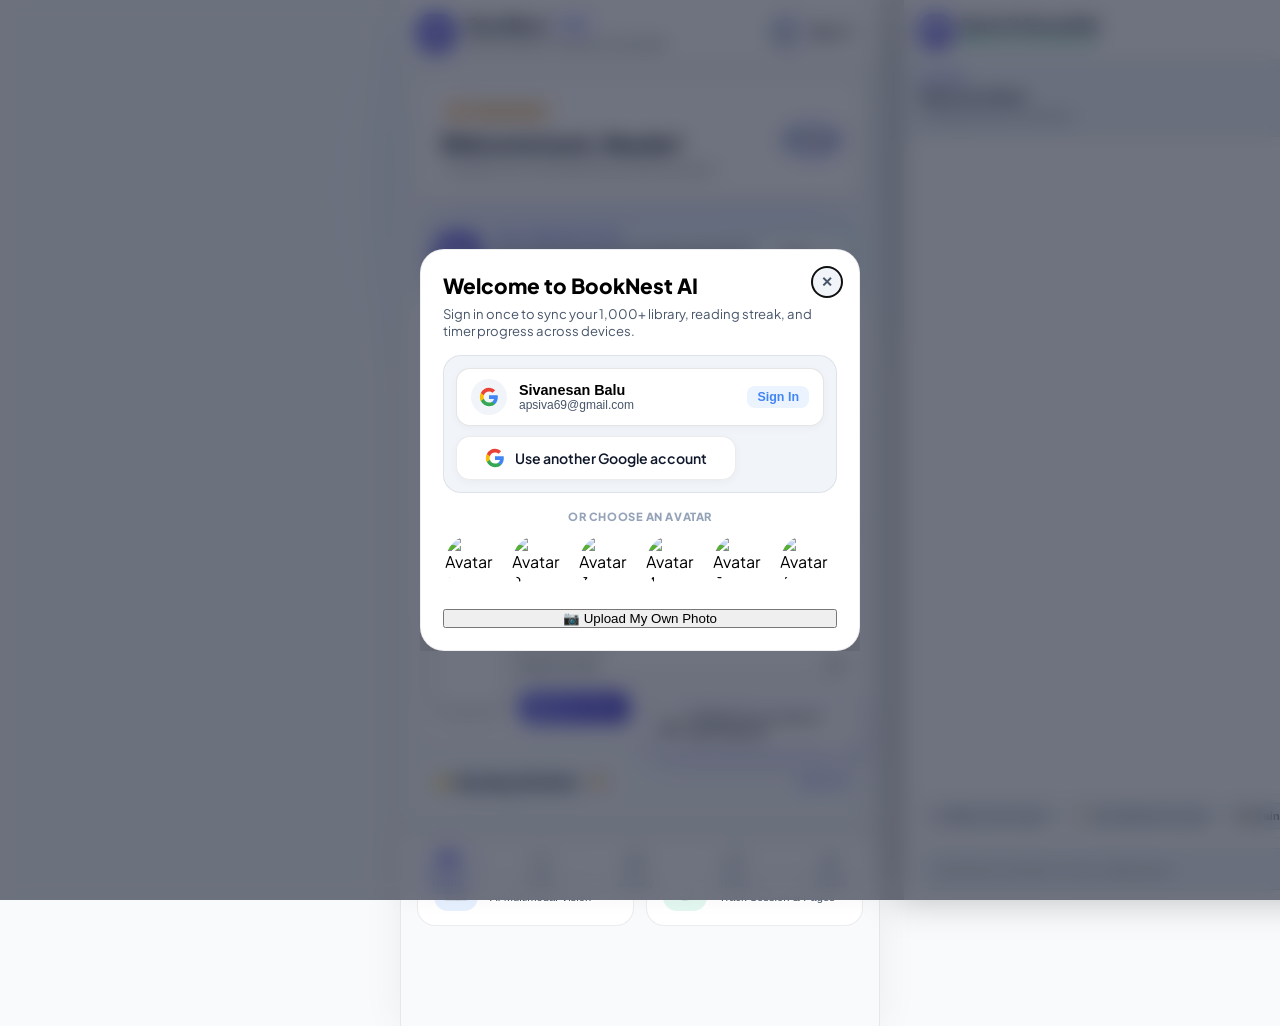
==== templates/index.html @ 50402be9 "feat: remove save profile button and enable seamless instant auto-saving on name & goal changes" ====
<!DOCTYPE html>
<html lang="en" data-theme="light">
<head>
  <meta charset="UTF-8">
  <meta name="viewport" content="width=device-width, initial-scale=1.0, maximum-scale=1.0, user-scalable=no, viewport-fit=cover">
  <title>BookNest AI — Visual Book Scanner & Story Assistant</title>
  <meta name="theme-color" content="#ffffff">
  <meta name="apple-mobile-web-app-capable" content="yes">
  <meta name="apple-mobile-web-app-status-bar-style" content="default">
  <link rel="manifest" href="/static/manifest.json">
  <link rel="preconnect" href="https://fonts.googleapis.com">
  <link rel="preconnect" href="https://fonts.gstatic.com" crossorigin>
  <link href="https://fonts.googleapis.com/css2?family=Plus+Jakarta+Sans:wght@400;500;600;700;800&family=Space+Grotesk:wght@600;700&display=swap" rel="stylesheet">
  <link rel="stylesheet" href="/static/css/app.css">
  <!-- Lightweight Confetti for book completion celebration -->
  <script src="https://cdn.jsdelivr.net/npm/canvas-confetti@1.9.3/dist/confetti.browser.min.js"></script>
  <!-- Lottie Player for Animated AI Bot -->
  <script src="https://unpkg.com/@lottiefiles/lottie-player@latest/dist/lottie-player.js"></script>
  <!-- Google Identity Services for Google Login -->
  <script src="https://accounts.google.com/gsi/client" async defer></script>
</head>
<body>

  <!-- App Wrapper Frame -->
  <div class="app-container">

    <!-- Top App Header -->
    <header class="app-header">
      <div class="brand-wrapper">
        <div class="brand-icon 3d-float">
          <svg viewBox="0 0 24 24"><path d="M18 2H6c-1.1 0-2 .9-2 2v16c0 1.1.9 2 2 2h12c1.1 0 2-.9 2-2V4c0-1.1-.9-2-2-2zM6 4h5v8l-2.5-1.5L6 12V4z"/></svg>
        </div>
        <div>
          <div class="brand-title">BookNest <span class="ai-badge">AI 3D</span></div>
          <div class="brand-subtitle">Smart Scanner • Library • Storyteller</div>
        </div>
      </div>

      <div class="header-actions">
        <!-- Google User Profile Pill -->
        <button id="auth-header-btn" class="user-pill-btn" title="Google Account & Profile">
          <img id="header-avatar" src="https://images.unsplash.com/photo-1534528741775-53994a69daeb?auto=format&fit=crop&w=100&q=80" class="header-avatar" alt="Avatar">
          <span id="header-user-name" class="header-username">Sign In</span>
        </button>
      </div>
    </header>

    <!-- ==========================================
         TAB 0: DASHBOARD / HOME OVERVIEW (FIRST OPTION)
         ========================================== -->
    <section id="tab-dashboard" class="tab-content active">
      
      <!-- Welcome Hero Header -->
      <div class="dash-hero-card 3d-card">
        <div class="dash-hero-left">
          <div class="streak-badge">
            <span class="streak-fire">🔥</span>
            <span id="dash-streak-text">1 Day Streak</span>
          </div>
          <h1 class="dash-greeting" id="dash-greeting-text">Welcome back, Reader!</h1>
          <p class="dash-motto" id="dash-daily-quote">"A reader lives a thousand lives before he dies."</p>
        </div>
        <div class="dash-hero-avatar-wrap">
          <img id="dash-hero-avatar" src="https://images.unsplash.com/photo-1534528741775-53994a69daeb?auto=format&fit=crop&w=120&q=80" class="dash-hero-avatar" alt="User">
        </div>
      </div>

      <!-- Daily Reading Motivational Reminder Card -->
      <div class="daily-reminder-card 3d-card">
        <div class="reminder-icon-box">📖</div>
        <div class="reminder-content">
          <div class="reminder-tag">DAILY READING HABIT</div>
          <div class="reminder-message" id="daily-reminder-msg">
            Spend 15 minutes today with your books! Pick up right where you left off.
          </div>
        </div>
        <button id="quick-start-reminder-btn" class="reminder-action-btn" title="Start Reading Session">
          Start ⏱️
        </button>
      </div>

      <!-- Quick Metrics Grid (3D Porcelain Cards) -->
      <div class="dash-metrics-grid">
        <div class="dash-metric-card 3d-card">
          <div class="dm-icon dm-books">📚</div>
          <div class="dm-val" id="dash-total-books">0</div>
          <div class="dm-label">In Library</div>
        </div>
        <div class="dash-metric-card 3d-card">
          <div class="dm-icon dm-reading">📖</div>
          <div class="dm-val" id="dash-reading-books">0</div>
          <div class="dm-label">Reading Now</div>
        </div>
        <div class="dash-metric-card 3d-card">
          <div class="dm-icon dm-completed">🎉</div>
          <div class="dm-val" id="dash-completed-books">0</div>
          <div class="dm-label">Completed</div>
        </div>
        <div class="dash-metric-card 3d-card">
          <div class="dm-icon dm-time">⏱️</div>
          <div class="dm-val" id="dash-reading-mins">0m</div>
          <div class="dm-label">Time Read</div>
        </div>
      </div>

      <!-- 2026 Goal Card -->
      <div class="dash-goal-card 3d-card">
        <div class="d-goal-top">
          <div style="font-weight: 800; font-size: 0.95rem;">2026 Reading Goal</div>
          <div id="dash-goal-pct" class="d-goal-badge">0%</div>
        </div>
        <div class="d-goal-track">
          <div id="dash-goal-fill" class="d-goal-fill" style="width: 0%;"></div>
        </div>
        <div class="d-goal-sub" id="dash-goal-sub">0 of 25 Books Completed</div>
      </div>

      <!-- Currently Reading Highlight Card -->
      <div class="currently-reading-box 3d-card" id="current-reading-shelf">
        <div class="shelf-header">
          <div class="shelf-title">📖 Continue Reading</div>
          <button id="see-all-reading-btn" class="text-link-btn">View All</button>
        </div>

        <div id="active-reading-card" class="active-reading-inner">
          <div class="ar-cover-wrap">
            <img id="ar-cover" src="https://images.unsplash.com/photo-1544947950-fa07a98d237f?auto=format&fit=crop&w=200&q=80" class="ar-cover" alt="Cover">
          </div>
          <div class="ar-details">
            <span class="ar-genre-tag" id="ar-genre">Self-Help</span>
            <h3 class="ar-title" id="ar-title">Atomic Habits</h3>
            <div class="ar-author" id="ar-author">by James Clear</div>
            
            <div class="ar-progress-wrap">
              <div class="ar-progress-labels">
                <span id="ar-page-text">Page 0 of 320</span>
                <span id="ar-progress-pct">0%</span>
              </div>
              <div class="ar-track">
                <div id="ar-fill" class="ar-fill" style="width: 0%;"></div>
              </div>
            </div>

            <div class="ar-actions">
              <button id="ar-open-timer-btn" class="ar-btn-primary">
                ⏱️ Start Timer
              </button>
              <button id="ar-update-page-btn" class="ar-btn-secondary">
                🔖 Bookmark
              </button>
            </div>
          </div>
        </div>

        <div id="no-reading-placeholder" class="no-reading-state" style="display: none;">
          <div style="font-size: 2rem; margin-bottom: 8px;">📚</div>
          <div style="font-weight: 700; margin-bottom: 4px;">No book in progress yet</div>
          <div style="font-size: 0.8rem; color: var(--text-muted); margin-bottom: 12px;">Scan a book or explore the library to start reading!</div>
          <button id="dash-explore-btn" class="btn-primary 3d-btn-primary" style="padding: 10px 18px; font-size: 0.85rem;">
            Explore 1,005 Books
          </button>
        </div>
      </div>

      <!-- Reading Wishlist Shelf ("Whistle Book List") -->
      <div class="wishlist-shelf-box 3d-card" id="wishlist-shelf">
        <div class="shelf-header">
          <div class="shelf-title" style="display: flex; align-items: center; gap: 8px;">
            <span>⭐ Reading Wishlist</span>
            <span id="dash-wishlist-count-badge" class="wishlist-badge">0</span>
          </div>
          <button id="view-all-wishlist-btn" class="text-link-btn">View All</button>
        </div>

        <div id="dash-wishlist-container" class="wishlist-scroll-row">
          <!-- Populated dynamically with Wishlist books -->
        </div>

        <!-- Carousel Pagination Dots ("Point Dot Mathiri") -->
        <div id="wishlist-dots-container" class="wishlist-carousel-dots" style="display: none;"></div>

        <div id="no-wishlist-placeholder" class="no-reading-state" style="display: none; padding: 18px 10px;">
          <div style="font-size: 1.6rem; margin-bottom: 4px;">⭐</div>
          <div style="font-weight: 700; font-size: 0.88rem;">Your Wishlist is Empty</div>
          <div style="font-size: 0.78rem; color: var(--text-muted); margin-bottom: 10px;">Save books to read next or explore recommendations!</div>
          <button id="dash-browse-wishlist-btn" class="btn-secondary 3d-btn-secondary" style="font-size: 0.78rem; padding: 6px 14px;">
            Browse 1,005 Catalog 📚
          </button>
        </div>
      </div>

      <!-- Quick Action Shortcuts -->
      <div class="dash-quick-actions">
        <button id="dash-quick-scan-btn" class="quick-action-card 3d-card">
          <div class="qa-icon-wrap bg-blue">📸</div>
          <div class="qa-text">
            <div class="qa-title">Scan Book Cover</div>
            <div class="qa-sub">AI Multimodal Vision</div>
          </div>
        </button>

        <button id="dash-quick-timer-btn" class="quick-action-card 3d-card">
          <div class="qa-icon-wrap bg-emerald">⏱️</div>
          <div class="qa-text">
            <div class="qa-title">Reading Stopwatch</div>
            <div class="qa-sub">Track Session & Pages</div>
          </div>
        </button>
      </div>

    </section>

    <!-- ==========================================
         TAB 1: LIVE SCANNER VIEW (GOOGLE LENS STYLE)
         ========================================== -->
    <main id="tab-scan" class="tab-content">

      <!-- Fullscreen Camera Viewfinder with Google Lens HUD & Floating Controls -->
      <div class="scanner-viewport fullscreen-viewport">
        <video id="camera-video" autoplay playsinline muted></video>

        <!-- Top Floating Overlay Controls: Flash & AI Scanner Badge -->
        <div class="cam-overlay-top">
          <button class="cam-glass-btn" id="flash-toggle-btn" title="Toggle Flash / Torch">
            <svg width="18" height="18" viewBox="0 0 24 24" fill="currentColor"><path d="M7 2v11h3v9l7-12h-4l4-8z"/></svg>
            <span id="flash-btn-label">Flash</span>
          </button>

          <div class="cam-status-pill lens-pill">
            <span class="lens-glow-dot"></span>
            <span>AI Scanner</span>
          </div>
        </div>

        <!-- Animated Scanning Frame -->
        <div class="lens-frame">
          <div class="lens-corner lens-tl"></div>
          <div class="lens-corner lens-tr"></div>
          <div class="lens-corner lens-bl"></div>
          <div class="lens-corner lens-br"></div>
          <div class="lens-target-crosshair"></div>
          <div class="lens-scan-line"></div>
        </div>
        <div class="lens-pill-caption">
          <svg width="14" height="14" viewBox="0 0 24 24" fill="currentColor"><path d="M12 2C6.48 2 2 6.48 2 12s4.48 10 10 10 10-4.48 10-10S17.52 2 12 2zm1 15h-2v-2h2v2zm0-4h-2V7h2v6z"/></svg>
          <span>Align book cover inside frame</span>
        </div>

        <!-- Bottom Floating Controls: Gallery, Shutter, Single Flip -->
        <div class="cam-overlay-bottom">
          <button class="cam-control-icon-btn lens-control-btn" id="upload-btn" title="Choose from Photo Gallery">
            <div class="cam-icon-circle">
              <svg width="20" height="20" viewBox="0 0 24 24" fill="currentColor"><path d="M21 19V5c0-1.1-.9-2-2-2H5c-1.1 0-2 .9-2 2v14c0 1.1.9 2 2 2h14c1.1 0 2-.9 2-2zM8.5 13.5l2.5 3.01L14.5 12l4.5 6H5l3.5-4.5z"/></svg>
            </div>
            <span>Gallery</span>
          </button>
          <input type="file" id="photo-input" accept="image/*" style="display: none;">

          <button class="shutter-btn lens-shutter 3d-shutter" id="shutter-btn" title="Capture & Scan Cover">
            <div class="shutter-inner lens-inner">
              <svg viewBox="0 0 24 24" fill="currentColor">
                <path d="M12 15a3 3 0 100-6 3 3 0 000 6z"/>
                <path fill-rule="evenodd" d="M9 3L7.17 5H4c-1.1 0-2 .9-2 2v12c0 1.1.9 2 2 2h16c1.1 0 2-.9 2-2V7c0-1.1-.9-2-2-2h-3.17L15 3H9zm3 15c-3.31 0-6-2.69-6-6s2.69-6 6-6 6 2.69 6 6-2.69 6-6 6z"/>
              </svg>
            </div>
          </button>

          <button class="cam-control-icon-btn lens-control-btn" id="switch-cam-btn" title="Flip Camera">
            <div class="cam-icon-circle">
              <svg width="20" height="20" viewBox="0 0 24 24" fill="currentColor"><path d="M20 4h-3.17L15 2H9L7.17 4H4c-1.1 0-2 .9-2 2v12c0 1.1.9 2 2 2h16c1.1 0 2-.9 2-2V6c0-1.1-.9-2-2-2zm-5 11.5V13H9v2.5L5.5 12 9 8.5V11h6V8.5l3.5 3.5-3.5 3.5z"/></svg>
            </div>
            <span>Flip</span>
          </button>
        </div>

        <!-- 3D Scanning Hologram Loading Overlay -->
        <div id="scanning-overlay" class="scanning-overlay" style="display: none;">
          <div class="hologram-book">
            <div class="holo-spine"></div>
            <div class="holo-page holo-front">📚</div>
            <div class="holo-page holo-back"></div>
          </div>
          <div class="scan-progress-box">
            <div class="scan-step-title" id="scan-step-text">⚡ Groq Vision AI Analyzing...</div>
            <div class="scan-step-sub" id="scan-step-sub">Detecting Title, Author & Cover Art</div>
            <div class="scan-progress-bar">
              <div class="scan-progress-fill" id="scan-progress-fill"></div>
            </div>
          </div>
        </div>
      </div>

      <!-- Scan Result Card (3D Glassmorphic Card) -->
      <div id="scan-result-card" class="card 3d-card" style="display: none;">
        
        <!-- Already in Library Alert Notification Banner -->
        <div id="already-in-lib-banner" class="already-in-lib-box" style="display: none;">
          <div class="already-lib-icon">📚</div>
          <div class="already-lib-details">
            <div class="already-lib-title">Already In Your Library!</div>
            <div class="already-lib-desc" id="already-lib-desc">This book is already saved in your personal collection.</div>
          </div>
          <button type="button" id="jump-to-lib-btn" class="jump-lib-btn" title="Open Book in Library">Open in Library</button>
        </div>

        <div id="result-badge" class="result-badge badge-owned">
          ✓ In Database
        </div>

        <div class="book-match-container">
          <!-- 3D Book Cover Tilt Wrapper -->
          <div class="book-3d-wrapper">
            <img id="result-cover" src="" class="book-cover-img 3d-book-cover" alt="Book Cover">
            <div class="book-spine-effect"></div>
          </div>

          <div class="book-info">
            <h3 id="result-title" class="book-title">Book Title</h3>
            <div id="result-author" class="book-author">Author Name</div>
            
            <!-- Category Selector on Scan Result -->
            <div class="category-select-wrap">
              <label class="field-micro-label">Category:</label>
              <select id="result-category-select" class="category-select">
                <option value="Comics 💥">Comics 💥</option>
                <option value="Manga 🎌">Manga 🎌</option>
                <option value="Fiction 📚">Fiction 📚</option>
                <option value="Sci-Fi & Fantasy 🚀">Sci-Fi & Fantasy 🚀</option>
                <option value="Self-Help 💡">Self-Help 💡</option>
                <option value="Technology & Code 💻">Technology & Code 💻</option>
                <option value="Mystery & Thriller 🕵️">Mystery & Thriller 🕵️</option>
                <option value="History & Bio 📜">History & Bio 📜</option>
                <option value="Business & Finance 💼">Business & Finance 💼</option>
              </select>
            </div>

            <!-- Reading Status Selector -->
            <div class="status-select-wrap">
              <label class="field-micro-label">Reading Status:</label>
              <div class="status-chip-group">
                <button type="button" class="status-chip active" data-status="Reading">📖 Reading</button>
                <button type="button" class="status-chip" data-status="Completed">🎉 Completed</button>
                <button type="button" class="status-chip" data-status="Wishlist">⭐ Wishlist</button>
              </div>
            </div>

            <div class="confidence-bar-wrap">
              <div class="confidence-label">
                <span>AI Confidence</span>
                <span id="result-conf-text">95% Match</span>
              </div>
              <div class="confidence-track">
                <div id="result-conf-fill" class="confidence-fill" style="width: 95%;"></div>
              </div>
            </div>
          </div>
        </div>

        <div class="btn-group">
          <button id="save-book-btn" class="btn-primary 3d-btn-primary">
            + Save to My Library
          </button>
          <button id="open-ai-chat-btn" class="btn-secondary 3d-btn-secondary">
            💬 AI Story & Chat
          </button>
        </div>
        <button type="button" id="scan-another-btn" class="btn-secondary 3d-btn-secondary" style="width: 100%; margin-top: 10px;">
          📸 Scan Another Book
        </button>
      </div>

    </main>

    <!-- ==========================================
         TAB 2: MY LIBRARY (DATABASE & CATEGORIES)
         ========================================== -->
    <section id="tab-library" class="tab-content">

      <!-- Real-time Reading Stats Dashboard Card -->
      <div class="library-dashboard-card 3d-card">
        <div class="dash-header">
          <div>
            <h2 class="section-heading">My Library</h2>
            <div class="dash-subtitle">Track, organize & read your books</div>
          </div>
          <div class="stats-badge" id="library-count-badge">0 Books</div>
        </div>

        <!-- 4-Stat Metric Row -->
        <div class="metrics-grid">
          <div class="metric-box">
            <div class="metric-icon">📚</div>
            <div class="metric-val" id="metric-total">0</div>
            <div class="metric-lbl">Total Books</div>
          </div>
          <div class="metric-box highlight-green">
            <div class="metric-icon">🏆</div>
            <div class="metric-val" id="metric-completed">0</div>
            <div class="metric-lbl">Completed</div>
          </div>
          <div class="metric-box highlight-blue">
            <div class="metric-icon">📖</div>
            <div class="metric-val" id="metric-reading">0</div>
            <div class="metric-lbl">Reading Now</div>
          </div>
          <div class="metric-box highlight-amber">
            <div class="metric-icon">🎯</div>
            <div class="metric-val" id="metric-goal-pct">0%</div>
            <div class="metric-lbl">Goal Done</div>
          </div>
        </div>

        <!-- Reading Goal Progress Bar -->
        <div class="goal-track-wrap">
          <div class="goal-label-row">
            <span>2026 Reading Goal</span>
            <span id="goal-progress-text">0 / 25 Finished</span>
          </div>
          <div class="goal-progress-track">
            <div id="goal-progress-fill" class="goal-progress-fill" style="width: 0%;"></div>
          </div>
        </div>
      </div>

      <!-- Search Bar -->
      <div class="search-bar-wrap">
        <svg class="search-icon" width="18" height="18" viewBox="0 0 24 24" fill="currentColor"><path d="M15.5 14h-.79l-.28-.27A6.471 6.471 0 0 0 16 9.5 6.5 6.5 0 1 0 9.5 16c1.61 0 3.09-.59 4.23-1.57l.27.28v.79l5 4.99L20.49 19l-4.99-5zm-6 0C7.01 14 5 11.99 5 9.5S7.01 5 9.5 5 14 7.01 14 9.5 11.99 14 9.5 14z"/></svg>
        <input type="text" id="library-search" class="search-input" placeholder="Search title, author or topic...">
      </div>

      <!-- Categories Filter Chips with + Custom Add Topic Button -->
      <div class="category-chips-scroll" id="category-chips-bar">
        <button class="cat-chip active" data-category="ALL">🌟 All Topics</button>
        <button class="cat-chip" data-category="Comics 💥">Comics 💥</button>
        <button class="cat-chip" data-category="Manga 🎌">Manga 🎌</button>
        <button class="cat-chip" data-category="Fiction 📚">Fiction 📚</button>
        <button class="cat-chip" data-category="Sci-Fi & Fantasy 🚀">Sci-Fi 🚀</button>
        <button class="cat-chip" data-category="Self-Help 💡">Self-Help 💡</button>
        <button class="cat-chip" data-category="Technology & Code 💻">Tech 💻</button>
        <button class="cat-chip" data-category="Mystery & Thriller 🕵️">Mystery 🕵️</button>
        <button class="cat-chip" data-category="History & Bio 📜">History 📜</button>
        <button class="cat-chip" data-category="Business & Finance 💼">Business 💼</button>
        <!-- Custom + Add Topic button -->
        <button class="cat-chip add-topic-chip" id="open-add-topic-btn" title="Add Custom Topic">+ Add Topic</button>
      </div>

      <!-- Inline Add Category Input with Save Tick Button (✓) -->
      <div id="add-topic-container" class="add-topic-box" style="display: none;">
        <input type="text" id="new-topic-input" class="new-topic-input" placeholder="Enter topic name (e.g. Startups 🚀, Anime ⚔️)..." maxlength="30">
        <button id="save-topic-tick-btn" class="topic-action-btn tick-btn" title="Save Category">✓</button>
        <button id="cancel-topic-btn" class="topic-action-btn cancel-btn" title="Cancel">✕</button>
      </div>

      <!-- Secondary Reading Status Filter Pills -->
      <div class="filter-pills">
        <button class="filter-btn active" data-status-filter="ALL">All Status</button>
        <button class="filter-btn" data-status-filter="Reading">📖 Reading</button>
        <button class="filter-btn" data-status-filter="Completed">🎉 Completed</button>
        <button class="filter-btn" data-status-filter="Wishlist">⭐ Wishlist</button>
      </div>

      <!-- Library 3D Books Grid -->
      <div id="library-books-grid" class="library-grid">
        <!-- Rendered dynamically via JS -->
      </div>
    </section>

    <!-- ==========================================
         TAB 3: READING TIMER & STOPWATCH SCREEN
         ========================================== -->
    <section id="tab-timer" class="tab-content">
      <div class="timer-card 3d-card">
        <div class="timer-header">
          <div class="timer-badge">⏱️ READING SESSION</div>
          <h2 class="timer-headline">Focus Reading Timer</h2>
          <p class="timer-sub">Track your reading time, log pages read, and build a lasting daily habit.</p>
        </div>

        <!-- Book Selection for Timer -->
        <div class="timer-book-picker">
          <label class="field-micro-label">Select Book from Library:</label>
          <select id="timer-book-select" class="timer-select">
            <option value="">-- Choose a book to read --</option>
          </select>
        </div>

        <!-- Big 3D Digital Timer Display -->
        <div class="digital-clock-container">
          <div class="digital-clock-outer">
            <div class="clock-digits" id="timer-display">00:00:00</div>
            <div class="clock-label" id="timer-status-label">Ready to Read</div>
          </div>
        </div>

        <!-- Preset Session Buttons -->
        <div class="timer-presets">
          <button type="button" class="preset-btn active" data-minutes="0">⏱️ Start at 0 (Free)</button>
          <button type="button" class="preset-btn" data-minutes="10">10 Min</button>
          <button type="button" class="preset-btn" data-minutes="30">30 Min</button>
          <button type="button" class="preset-btn" data-minutes="60">1 Hour</button>
        </div>

        <!-- Page Number Inputs & Live Quick Steppers -->
        <div class="page-log-card">
          <div class="page-inputs-row">
            <div class="page-input-group">
              <label class="field-micro-label">Start Page:</label>
              <input type="number" id="timer-start-page" class="page-input" placeholder="e.g. 1" min="0">
            </div>
            <div class="page-arrow-icon">➔</div>
            <div class="page-input-group">
              <label class="field-micro-label">End Page (Now):</label>
              <input type="number" id="timer-end-page" class="page-input" placeholder="e.g. 25" min="0">
            </div>
            <div class="page-input-group">
              <label class="field-micro-label">Total Book Pages:</label>
              <input type="number" id="timer-total-pages" class="page-input" placeholder="e.g. 300" min="1" value="300">
            </div>
          </div>

          <!-- Quick 1-Tap Page Increment Steppers -->
          <div class="quick-page-stepper-row">
            <span class="stepper-label">Quick Page Stepper:</span>
            <div class="stepper-buttons-wrap">
              <button type="button" class="page-step-btn" data-step="1">+1p</button>
              <button type="button" class="page-step-btn" data-step="5">+5p</button>
              <button type="button" class="page-step-btn" data-step="10">+10p</button>
              <button type="button" class="page-step-btn" data-step="25">+25p</button>
            </div>
            <span id="timer-live-pages-read" class="live-pages-badge">+0 pages read</span>
          </div>
        </div>

        <!-- Primary Timer Actions -->
        <div class="timer-controls-row">
          <button id="timer-toggle-btn" class="btn-primary 3d-btn-primary timer-big-btn">
            <span id="timer-toggle-icon">▶</span>
            <span id="timer-toggle-text">Start Reading</span>
          </button>
          <button id="timer-finish-btn" class="btn-secondary 3d-btn-secondary" style="display: none;">
            ⏹ Finish Session
          </button>
          <button id="timer-reset-btn" class="btn-secondary 3d-btn-secondary">
            🔄 Reset
          </button>
        </div>

      </div>
    </section>

    <!-- ==========================================
         TAB 4: USER PROFILE & STATS
         ========================================== -->
    <section id="tab-profile" class="tab-content">
      <div class="profile-card 3d-card">
        
        <!-- Profile Avatar with 1-Tap Camera/Upload Trigger -->
        <div class="profile-avatar-container">
          <div class="avatar-tilt-wrap" id="change-avatar-btn" title="Tap to change profile picture">
            <img id="profile-avatar-img" src="https://images.unsplash.com/photo-1534528741775-53994a69daeb?auto=format&fit=crop&w=240&q=80" class="profile-avatar" alt="Avatar">
            <div class="avatar-edit-overlay">
              <svg width="22" height="22" viewBox="0 0 24 24" fill="#fff"><path d="M3 4V1h2v3h3v2H5v3H3V6H0V4h3zm3 6V7h3V4h7l1.83 2H21c1.1 0 2 .9 2 2v12c0 1.1-.9 2-2 2H5c-1.1 0-2-.9-2-2V10h3zm7 9c2.76 0 5-2.24 5-5s-2.24-5-5-5-5 2.24-5 5 2.24 5 5 5zm-3.2-5c0 1.77 1.43 3.2 3.2 3.2s3.2-1.43 3.2-3.2-1.43-3.2-3.2-3.2-3.2 1.43-3.2 3.2z"/></svg>
            </div>
          </div>
          <input type="file" id="avatar-file-input" accept="image/*" style="display: none;">
        </div>

        <h2 id="profile-name" class="profile-name">Reader</h2>
        <div id="profile-email" class="profile-email">reader@booknest.local</div>

        <!-- Google Sign In / Sync Status & Logout -->
        <div id="google-auth-section" class="google-auth-strip">
          <!-- Sign In Button (Shown ONLY when logged out) -->
          <button id="google-login-btn" class="google-btn" type="button">
            <svg class="google-icon" viewBox="0 0 24 24"><path fill="#4285F4" d="M22.56 12.25c0-.78-.07-1.53-.2-2.25H12v4.26h5.92c-.26 1.37-1.04 2.53-2.21 3.31v2.77h3.57c2.08-1.92 3.28-4.74 3.28-8.09z"/><path fill="#34A853" d="M12 23c2.97 0 5.46-.98 7.28-2.66l-3.57-2.77c-.98.66-2.23 1.06-3.71 1.06-2.86 0-5.29-1.93-6.16-4.53H2.18v2.84C3.99 20.53 7.7 23 12 23z"/><path fill="#FBBC05" d="M5.84 14.09c-.22-.66-.35-1.36-.35-2.09s.13-1.43.35-2.09V7.06H2.18C1.43 8.55 1 10.22 1 12s.43 3.45 1.18 4.94l2.85-2.22.81-.63z"/><path fill="#EA4335" d="M12 5.38c1.62 0 3.06.56 4.21 1.64l3.15-3.15C17.45 2.09 14.97 1 12 1 7.7 1 3.99 3.47 2.18 7.06l3.66 2.84c.87-2.6 3.3-4.52 6.16-4.52z"/></svg>
            <span>Sign in with Google</span>
          </button>

          <!-- Logout Button (Shown ONLY when logged in) -->
          <button id="logout-btn" class="logout-btn" style="display: none;" type="button">
            <svg width="18" height="18" viewBox="0 0 24 24" fill="none" stroke="currentColor" stroke-width="2.2" stroke-linecap="round" stroke-linejoin="round">
              <path d="M9 21H5a2 2 0 0 1-2-2V5a2 2 0 0 1 2-2h4"></path>
              <polyline points="16 17 21 12 16 7"></polyline>
              <line x1="21" y1="12" x2="9" y2="12"></line>
            </svg>
            <span>Log Out</span>
          </button>
        </div>

        <!-- Appearance Theme Toggle Card (Moved from header to profile as requested) -->
        <div class="pref-card 3d-card" style="margin: 16px 0 10px 0;">
          <div style="display: flex; align-items: center; justify-content: space-between;">
            <div style="display: flex; align-items: center; gap: 12px;">
              <span style="font-size: 1.6rem;" id="profile-theme-icon">☀️</span>
              <div style="text-align: left;">
                <div style="font-weight: 800; font-size: 0.95rem;">Appearance Theme</div>
                <div style="font-size: 0.8rem; color: var(--text-muted);" id="profile-theme-name">Clean White Porcelain</div>
              </div>
            </div>
            <button type="button" id="profile-theme-toggle-btn" class="theme-switch-pill-btn">
              Toggle Theme
            </button>
          </div>
        </div>

        <!-- Daily Reading Reminder Notifications Setting -->
        <div class="pref-card 3d-card" style="margin: 10px 0 16px 0;">
          <div style="display: flex; align-items: center; justify-content: space-between; margin-bottom: 12px;">
            <div style="display: flex; align-items: center; gap: 12px;">
              <span style="font-size: 1.6rem;">🔔</span>
              <div style="text-align: left;">
                <div style="font-weight: 800; font-size: 0.95rem;">Daily Habit Reminder</div>
                <div style="font-size: 0.78rem; color: var(--text-muted);" id="notif-status-desc">
                  Attracts you to read once a day & protects your streak
                </div>
              </div>
            </div>
            <label class="toggle-switch">
              <input type="checkbox" id="daily-notif-toggle" checked>
              <span class="toggle-slider"></span>
            </label>
          </div>

          <div style="margin-top: 10px;">
            <select id="notif-time-select" class="category-select" style="width: 100%; padding: 10px 14px; font-size: 0.84rem;">
              <option value="20:00">Evening Focus (8:00 PM) 🌙</option>
              <option value="08:00">Morning Inspiration (8:00 AM) ☀️</option>
              <option value="13:00">Midday Break (1:00 PM) ☕</option>
              <option value="21:30">Bedtime Wind-Down (9:30 PM) 📖</option>
            </select>
          </div>
        </div>
        
        <div class="stats-row profile-stats-grid">
          <div class="stat-item 3d-card">
            <div id="stat-total-books" class="stat-val">0</div>
            <div class="stat-label">📚 In Library</div>
          </div>
          <div class="stat-item 3d-card highlight-green">
            <div id="stat-completed-books" class="stat-val">0</div>
            <div class="stat-label">🎉 Completed</div>
          </div>
          <div class="stat-item 3d-card highlight-orange">
            <div id="stat-streak-days" class="stat-val">5</div>
            <div class="stat-label">🔥 Day Streak</div>
          </div>
          <div class="stat-item 3d-card highlight-blue">
            <div id="stat-reading-hours" class="stat-val">3.5h</div>
            <div class="stat-label">⏱️ Read Time</div>
          </div>
        </div>

        <!-- 2026 Reading Goal Progress & Quick Stepper -->
        <div class="goal-progress-card 3d-card">
          <div class="goal-header-row">
            <div class="goal-title-wrap">
              <span class="goal-icon">🎯</span>
              <span class="goal-title">2026 Reading Goal</span>
            </div>
            <span id="stat-goal" class="goal-fraction">0 / 25</span>
          </div>
          <div class="goal-bar-track">
            <div id="goal-progress-fill" class="goal-bar-fill" style="width: 0%;"></div>
          </div>
          <div class="goal-stepper-row">
            <span class="field-micro-label">Quick Adjust Goal:</span>
            <div class="goal-stepper-controls">
              <button type="button" id="goal-minus-btn" class="stepper-btn">-5</button>
              <input type="number" id="edit-reading-goal" class="goal-input" value="25" min="1" max="500">
              <button type="button" id="goal-plus-btn" class="stepper-btn">+5</button>
            </div>
          </div>
        </div>

        <!-- Edit Profile Form (Auto-Saved) -->
        <div class="profile-edit-box 3d-card">
          <div class="form-row" style="margin-bottom: 0;">
            <div style="display: flex; justify-content: space-between; align-items: center; margin-bottom: 6px;">
              <label class="field-micro-label" style="margin-bottom: 0;">Your Name:</label>
              <span id="profile-autosave-indicator" style="font-size: 0.72rem; color: var(--text-muted); font-weight: 600; opacity: 0; transition: opacity 0.3s ease;">✓ Auto-saved</span>
            </div>
            <input type="text" id="edit-profile-name" class="profile-input" placeholder="Enter your name">
          </div>
        </div>
      </div>
    </section>

    <!-- ==========================================
         3D BOOK READING & DETAIL MODAL (<dialog>)
         ========================================== -->
    <dialog id="book-modal" class="book-detail-dialog" closedby="any" aria-labelledby="modal-book-title">
      <div class="dialog-inner">
        <button id="close-book-modal" class="modal-close-btn" aria-label="Close">✕</button>

        <div class="modal-3d-header">
          <div class="modal-book-cover-wrap">
            <img id="modal-book-cover" src="" class="modal-cover-img" alt="Book Cover">
            <div class="modal-spine"></div>
          </div>
          <div class="modal-book-main">
            <span id="modal-book-genre-pill" class="book-genre-pill">Fiction</span>
            <h2 id="modal-book-title" class="modal-title">Book Title</h2>
            <div id="modal-book-author" class="modal-author">by Author</div>
            
            <!-- Quick Reading Status Button Row -->
            <div class="modal-status-selector">
              <label class="field-micro-label">Reading Status:</label>
              <div class="status-btn-row">
                <button type="button" class="m-status-btn" data-m-status="Reading">📖 Reading</button>
                <button type="button" class="m-status-btn highlight-complete" data-m-status="Completed">🎉 Completed</button>
                <button type="button" class="m-status-btn" data-m-status="Wishlist">⭐ Wishlist</button>
              </div>
            </div>
          </div>
        </div>

        <!-- Page Progress & Reading Timer Quick Launch -->
        <div class="modal-section modal-page-progress-box">
          <div style="display: flex; justify-content: space-between; align-items: center; margin-bottom: 6px;">
            <label class="field-micro-label" style="margin: 0;">Reading Progress:</label>
            <span id="modal-page-progress-text" style="font-size: 0.8rem; font-weight: 700; color: var(--accent-primary);">Page 0 / 300 (0%)</span>
          </div>
          <div class="progress-bar-wrap" style="height: 8px; margin-bottom: 10px;">
            <div id="modal-page-progress-fill" class="progress-fill" style="width: 0%;"></div>
          </div>
          <div style="display: flex; gap: 8px; align-items: center;">
            <input type="number" id="modal-current-page-input" class="page-input" placeholder="Current Page (e.g. 45)" min="0" style="flex: 1;">
            <input type="number" id="modal-total-pages-input" class="page-input" placeholder="Total Pages (e.g. 300)" min="1" value="300" style="flex: 1;">
            <button type="button" id="modal-save-page-btn" class="btn-secondary 3d-btn-secondary" style="padding: 10px 14px; font-size: 0.82rem;">
              💾 Save
            </button>
          </div>
          <button type="button" id="modal-launch-timer-btn" class="btn-primary 3d-btn-primary" style="width: 100%; margin-top: 10px; font-size: 0.85rem; padding: 10px;">
            ⏱️ Start Reading Session with Timer
          </button>
        </div>

        <!-- Category Tag Editor -->
        <div class="modal-section">
          <label class="field-micro-label">Change Category:</label>
          <select id="modal-category-select" class="category-select">
            <option value="Comics 💥">Comics 💥</option>
            <option value="Manga 🎌">Manga 🎌</option>
            <option value="Fiction 📚">Fiction 📚</option>
            <option value="Sci-Fi & Fantasy 🚀">Sci-Fi & Fantasy 🚀</option>
            <option value="Self-Help 💡">Self-Help 💡</option>
            <option value="Technology & Code 💻">Technology & Code 💻</option>
            <option value="Mystery & Thriller 🕵️">Mystery & Thriller 🕵️</option>
            <option value="History & Bio 📜">History & Bio 📜</option>
            <option value="Business & Finance 💼">Business & Finance 💼</option>
          </select>
        </div>

        <!-- Rating Stars (1 to 5) -->
        <div class="modal-section">
          <label class="field-micro-label">Your Rating:</label>
          <div class="star-rating-row" id="modal-star-rating">
            <span class="star" data-rating="1">★</span>
            <span class="star" data-rating="2">★</span>
            <span class="star" data-rating="3">★</span>
            <span class="star" data-rating="4">★</span>
            <span class="star" data-rating="5">★</span>
          </div>
        </div>

        <!-- Scenario / Narrative Synopsis -->
        <div class="modal-section">
          <label class="field-micro-label">AI Story Scenario & World:</label>
          <div id="modal-scenario-content" class="scenario-callout">
            Loading story scenario...
          </div>
        </div>

        <!-- Actions -->
        <div class="modal-actions">
          <button id="modal-chat-btn" class="btn-primary 3d-btn-primary" style="flex: 2;">
            💬 Chat with AI Storyteller
          </button>
          <button id="modal-delete-btn" class="btn-danger" style="flex: 1;">
            🗑️ Remove
          </button>
        </div>
      </div>
    </dialog>

    <!-- ==========================================
         COMPLETION MOTIVATION & RECOMMENDATIONS DIALOG
         ========================================== -->
    <dialog id="congrats-modal" class="book-detail-dialog" closedby="any" aria-labelledby="congrats-title">
      <div class="dialog-inner">
        <button id="close-congrats-modal" class="modal-close-btn" aria-label="Close">✕</button>
        
        <div style="text-align: center; padding: 10px 0;">
          <div style="font-size: 3.2rem; line-height: 1; margin-bottom: 10px;">🎉</div>
          <h2 style="font-size: 1.45rem; font-weight: 800; margin-bottom: 6px;" id="congrats-title">Fantastic Reading!</h2>
          <p style="font-size: 0.88rem; color: var(--text-muted); line-height: 1.5;" id="congrats-body">
            You just logged a great reading session. Every page expands your mind!
          </p>
        </div>

        <!-- Page progress summary -->
        <div id="congrats-session-box" class="congrats-session-summary">
          <div class="css-stat">
            <div class="css-val" id="congrats-minutes-val">25m</div>
            <div class="css-lbl">Time Read</div>
          </div>
          <div class="css-divider"></div>
          <div class="css-stat">
            <div class="css-val" id="congrats-pages-val">18</div>
            <div class="css-lbl">Pages Read</div>
          </div>
          <div class="css-divider"></div>
          <div class="css-stat">
            <div class="css-val" id="congrats-bookmark-val">Page 82</div>
            <div class="css-lbl">Current Page</div>
          </div>
        </div>

        <!-- Smart Library Recommendations Section -->
        <div class="recs-section">
          <div class="recs-header">
            <span style="font-weight: 800; font-size: 0.95rem;">💡 Recommended Books For You</span>
            <span style="font-size: 0.75rem; color: var(--text-muted);">From 1,005 Catalog</span>
          </div>
          <div class="recs-grid" id="congrats-recs-grid">
            <!-- Dynamically populated with recommended books -->
          </div>
        </div>

        <button type="button" id="congrats-done-btn" class="btn-primary 3d-btn-primary" style="width: 100%; margin-top: 14px;">
          Awesome, Continue Reading 🚀
        </button>
      </div>
    </dialog>

    <!-- ==========================================
         GOOGLE AUTH & AVATAR PICKER MODAL (<dialog>)
         ========================================== -->
    <dialog id="auth-modal" class="auth-dialog" closedby="any" aria-labelledby="auth-modal-title">
      <div class="dialog-inner">
        <button id="close-auth-modal" class="modal-close-btn" aria-label="Close">✕</button>

        <h2 id="auth-modal-title" style="font-size: 1.3rem; font-weight: 800; margin-bottom: 6px;">
          Welcome to BookNest AI
        </h2>
        <p style="font-size: 0.82rem; color: var(--text-muted); margin-bottom: 16px;">
          Sign in once to sync your 1,000+ library, reading streak, and timer progress across devices.
        </p>

        <!-- Google Direct One-Click Sign-In Card -->
        <div class="google-login-card">
          <button id="google-quick-user-btn" class="google-user-quick-btn">
            <div class="g-avatar-wrap">
              <svg class="google-icon" viewBox="0 0 24 24"><path fill="#4285F4" d="M22.56 12.25c0-.78-.07-1.53-.2-2.25H12v4.26h5.92c-.26 1.37-1.04 2.53-2.21 3.31v2.77h3.57c2.08-1.92 3.28-4.74 3.28-8.09z"/><path fill="#34A853" d="M12 23c2.97 0 5.46-.98 7.28-2.66l-3.57-2.77c-.98.66-2.23 1.06-3.71 1.06-2.86 0-5.29-1.93-6.16-4.53H2.18v2.84C3.99 20.53 7.7 23 12 23z"/><path fill="#FBBC05" d="M5.84 14.09c-.22-.66-.35-1.36-.35-2.09s.13-1.43.35-2.09V7.06H2.18C1.43 8.55 1 10.22 1 12s.43 3.45 1.18 4.94l2.85-2.22.81-.63z"/><path fill="#EA4335" d="M12 5.38c1.62 0 3.06.56 4.21 1.64l3.15-3.15C17.45 2.09 14.97 1 12 1 7.7 1 3.99 3.47 2.18 7.06l3.66 2.84c.87-2.6 3.3-4.52 6.16-4.52z"/></svg>
            </div>
            <div style="text-align: left; flex: 1;">
              <div style="font-weight: 800; font-size: 0.9rem;" id="quick-user-name">Sivanesan Balu</div>
              <div style="font-size: 0.75rem; color: var(--text-muted);" id="quick-user-email">apsiva69@gmail.com</div>
            </div>
            <span class="g-login-action">Sign In</span>
          </button>

          <button id="instant-google-btn" class="google-full-btn" style="margin-top: 10px;">
            <svg class="google-icon" viewBox="0 0 24 24"><path fill="#4285F4" d="M22.56 12.25c0-.78-.07-1.53-.2-2.25H12v4.26h5.92c-.26 1.37-1.04 2.53-2.21 3.31v2.77h3.57c2.08-1.92 3.28-4.74 3.28-8.09z"/><path fill="#34A853" d="M12 23c2.97 0 5.46-.98 7.28-2.66l-3.57-2.77c-.98.66-2.23 1.06-3.71 1.06-2.86 0-5.29-1.93-6.16-4.53H2.18v2.84C3.99 20.53 7.7 23 12 23z"/><path fill="#FBBC05" d="M5.84 14.09c-.22-.66-.35-1.36-.35-2.09s.13-1.43.35-2.09V7.06H2.18C1.43 8.55 1 10.22 1 12s.43 3.45 1.18 4.94l2.85-2.22.81-.63z"/><path fill="#EA4335" d="M12 5.38c1.62 0 3.06.56 4.21 1.64l3.15-3.15C17.45 2.09 14.97 1 12 1 7.7 1 3.99 3.47 2.18 7.06l3.66 2.84c.87-2.6 3.3-4.52 6.16-4.52z"/></svg>
            <span>Use another Google account</span>
          </button>
        </div>

        <div class="divider-text">OR CHOOSE AN AVATAR</div>

        <!-- 3D Avatar Presets -->
        <div class="avatar-presets-grid">
          <img src="https://images.unsplash.com/photo-1534528741775-53994a69daeb?auto=format&fit=crop&w=150&q=80" class="avatar-choice" data-avatar="https://images.unsplash.com/photo-1534528741775-53994a69daeb?auto=format&fit=crop&w=150&q=80" alt="Avatar 1">
          <img src="https://images.unsplash.com/photo-1539571696357-5a69c17a67c6?auto=format&fit=crop&w=150&q=80" class="avatar-choice" data-avatar="https://images.unsplash.com/photo-1539571696357-5a69c17a67c6?auto=format&fit=crop&w=150&q=80" alt="Avatar 2">
          <img src="https://images.unsplash.com/photo-1517841905240-472988babdf9?auto=format&fit=crop&w=150&q=80" class="avatar-choice" data-avatar="https://images.unsplash.com/photo-1517841905240-472988babdf9?auto=format&fit=crop&w=150&q=80" alt="Avatar 3">
          <img src="https://images.unsplash.com/photo-1507003211169-0a1dd7228f2d?auto=format&fit=crop&w=150&q=80" class="avatar-choice" data-avatar="https://images.unsplash.com/photo-1507003211169-0a1dd7228f2d?auto=format&fit=crop&w=150&q=80" alt="Avatar 4">
          <img src="https://images.unsplash.com/photo-1494790108377-be9c29b29330?auto=format&fit=crop&w=150&q=80" class="avatar-choice" data-avatar="https://images.unsplash.com/photo-1494790108377-be9c29b29330?auto=format&fit=crop&w=150&q=80" alt="Avatar 5">
          <img src="https://images.unsplash.com/photo-1522075469751-3a6694fb2f61?auto=format&fit=crop&w=150&q=80" class="avatar-choice" data-avatar="https://images.unsplash.com/photo-1522075469751-3a6694fb2f61?auto=format&fit=crop&w=150&q=80" alt="Avatar 6">
        </div>

        <div style="margin-top: 14px;">
          <button id="upload-custom-avatar-btn" class="btn-secondary" style="width: 100%;">
            📷 Upload My Own Photo
          </button>
        </div>
      </div>
    </dialog>

    <!-- Backdrop for Drawer -->
    <div id="chat-backdrop" class="drawer-backdrop"></div>

    <!-- ==========================================
         SIDE CHATBOT DRAWER (AI STORYTELLER)
         ========================================== -->
    <aside id="chat-drawer" class="chat-drawer">
      <div class="chat-header">
        <div style="display: flex; align-items: center; gap: 10px;">
          <div class="brand-icon 3d-float" style="width: 32px; height: 32px;">
            <svg viewBox="0 0 24 24" width="16" height="16"><path d="M20 2H4c-1.1 0-2 .9-2 2v18l4-4h14c1.1 0 2-.9 2-2V4c0-1.1-.9-2-2-2z"/></svg>
          </div>
          <div>
            <div style="font-size: 0.95rem; font-weight: 800;">Book AI Storyteller</div>
            <div style="font-size: 0.68rem; color: #10b981; font-weight: 600;">● Online (Groq Powered)</div>
          </div>
        </div>
        <button id="close-chat-btn" class="icon-btn" style="width: 32px; height: 32px;">✕</button>
      </div>

      <!-- Book Context Banner -->
      <div class="chat-book-banner">
        <div id="drawer-genre-tag" class="scenario-tag">Fiction</div>
        <div id="drawer-book-title" class="scenario-title">Selected Book</div>
        <div id="drawer-scenario-desc" class="scenario-text">
          Loading scenario overview...
        </div>
      </div>

      <!-- Messages Thread -->
      <div id="chat-messages-list" class="chat-messages">
        <!-- Messages injected dynamically -->
      </div>

      <!-- Quick Prompt Suggestions -->
      <div class="prompt-suggestions">
        <button class="prompt-pill">📖 What is the story?</button>
        <button class="prompt-pill">⚡ Core Moral & Lesson</button>
        <button class="prompt-pill">🎭 Main Characters</button>
        <button class="prompt-pill">💡 Why Should I Read This?</button>
      </div>

      <!-- Input Bar -->
      <form id="chat-form" class="chat-input-bar">
        <input type="text" id="chat-input" class="chat-input" placeholder="Ask about scenario, story, takeaways..." autocomplete="off">
        <button type="submit" class="send-btn 3d-btn-primary">
          <svg width="18" height="18" viewBox="0 0 24 24" fill="currentColor"><path d="M2.01 21L23 12 2.01 3 2 10l15 2-15 2z"/></svg>
        </button>
      </form>
    </aside>

    <!-- ==========================================
         BOTTOM NAVIGATION BAR (5-TAB MODERN LAYOUT)
         ========================================== -->
    <nav class="bottom-nav">
      <a href="#" class="nav-item active" data-tab="tab-dashboard">
        <svg viewBox="0 0 24 24"><path d="M10 20v-6h4v6h5v-8h3L12 3 2 12h3v8z"/></svg>
        <span>Home</span>
      </a>
      <a href="#" class="nav-item" data-tab="tab-scan">
        <svg viewBox="0 0 24 24"><path d="M9.5 6.5v3h-3v-3h3M11 5H5v6h6V5zm-1.5 9.5v3h-3v-3h3M11 13H5v6h6v-6zm9.5-6.5v3h-3v-3h3M20 5h-6v6h6V5zm-2 10h-2v2h2v-2zm-2-2h-2v2h2v-2zm-2 4h-2v2h2v-2zm4 2h-2v2h2v-2zm2-2h-2v2h2v-2z"/></svg>
        <span>Scan</span>
      </a>
      <a href="#" class="nav-item" data-tab="tab-library">
        <svg viewBox="0 0 24 24"><path d="M4 6H2v14c0 1.1.9 2 2 2h14v-2H4V6zm16-4H8c-1.1 0-2 .9-2 2v12c0 1.1.9 2 2 2h12c1.1 0 2-.9 2-2V4c0-1.1-.9-2-2-2zm0 14H8V4h12v12z"/></svg>
        <span>Library</span>
      </a>
      <a href="#" class="nav-item" data-tab="tab-timer">
        <svg viewBox="0 0 24 24"><path d="M15 1H9v2h6V1zm-4 13h2V8h-2v6zm8.03-6.61l1.42-1.42c-.43-.51-.9-.99-1.41-1.41l-1.42 1.42C16.07 4.74 14.12 4 12 4c-4.97 0-9 4.03-9 9s4.02 9 9 9 9-4.03 9-9c0-2.12-.74-4.07-1.97-5.61zM12 20c-3.87 0-7-3.13-7-7s3.13-7 7-7 7 3.13 7 7-3.13 7-7 7z"/></svg>
        <span>Timer</span>
      </a>
      <a href="#" class="nav-item" data-tab="tab-profile">
        <svg viewBox="0 0 24 24"><path d="M12 12c2.21 0 4-1.79 4-4s-1.79-4-4-4-4 1.79-4 4 1.79 4 4 4zm0 2c-2.67 0-8 1.34-8 4v2h16v-2c0-2.66-5.33-4-8-4z"/></svg>
        <span>Profile</span>
      </a>
    </nav>

    <!-- ==========================================
         FLOATING AI BOT (ANIMATED LOTTIE ROBOT + SPEECH BUBBLE)
         ========================================== -->
    <div id="ai-bot-wrapper" class="floating-ai-wrapper">
      <!-- Conversational Speech Bubble Prompt -->
      <div id="ai-bot-speech-bubble" class="ai-speech-bubble" onclick="openGeneralAiBot()" role="button" tabindex="0" title="Tap to chat with AI">
        <div class="speech-bubble-body">
          <span class="speech-bubble-sparkle">🤖</span>
          <span class="speech-bubble-text" id="ai-bubble-text">Hi! What do you want to read? Tap me!</span>
        </div>
        <button id="close-speech-bubble" class="speech-bubble-close" type="button" aria-label="Close" onclick="event.stopPropagation(); dismissAiSpeechBubble();">×</button>
        <div class="speech-bubble-arrow"></div>
      </div>

      <!-- Floating Robot Action Button (Movable Animated Character) -->
      <button id="floating-ai-bot" class="floating-ai-fab" type="button" title="Drag to move or tap to chat" aria-label="Open AI Assistant">
        <lottie-player id="ai-lottie-player" src="/static/robot_animation.json" background="transparent" speed="1" style="width: 66px; height: 66px; pointer-events: none;" loop autoplay></lottie-player>
      </button>
    </div>

    <!-- Toast Notification -->
    <div id="toast" class="toast"></div>

  </div>

  <script src="/static/js/app.js"></script>
</body>
</html>
---- static/css/app.css ----
/* =========================================================
   BookNest AI — Clean White Luxury 3D Theme & Modern Styles
   ========================================================= */

@charset "UTF-8";

/* ---------- CSS VARIABLES & THEMES ---------- */
:root, [data-theme="light"] {
  --bg-primary: #f8fafc;
  --bg-surface: #ffffff;
  --bg-card: rgba(255, 255, 255, 0.92);
  --bg-card-hover: #ffffff;
  --bg-nav: rgba(255, 255, 255, 0.88);
  --bg-input: #f1f5f9;
  
  --accent-primary: #6366f1;
  --accent-primary-hover: #4f46e5;
  --accent-gradient: linear-gradient(135deg, #6366f1 0%, #4338ca 100%);
  --accent-secondary: #06b6d4;
  --accent-success: #10b981;
  --accent-warning: #f59e0b;
  --accent-danger: #ef4444;
  
  --text-main: #0f172a;
  --text-muted: #475569;
  --text-dim: #94a3b8;
  
  --border-subtle: rgba(15, 23, 42, 0.08);
  --border-card: rgba(15, 23, 42, 0.07);
  --border-focus: #6366f1;
  
  --shadow-sm: 0 2px 8px rgba(15, 23, 42, 0.04);
  --shadow-md: 0 10px 25px -5px rgba(15, 23, 42, 0.08), 0 4px 10px -2px rgba(15, 23, 42, 0.03);
  --shadow-3d: 0 20px 40px -15px rgba(99, 102, 241, 0.15), 0 8px 16px -6px rgba(15, 23, 42, 0.06);
  --shadow-book: -8px 12px 28px rgba(15, 23, 42, 0.18), -2px 3px 6px rgba(15, 23, 42, 0.08);
  
  --font-sans: 'Plus Jakarta Sans', -apple-system, BlinkMacSystemFont, 'Segoe UI', Roboto, sans-serif;
  --font-display: 'Space Grotesk', -apple-system, sans-serif;
  --safe-bottom: env(safe-area-inset-bottom, 16px);
}

[data-theme="dark"] {
  --bg-primary: #0a0d14;
  --bg-surface: #121826;
  --bg-card: rgba(18, 24, 38, 0.88);
  --bg-card-hover: rgba(28, 36, 56, 0.96);
  --bg-nav: rgba(13, 17, 28, 0.92);
  --bg-input: #1a2234;
  
  --accent-primary: #818cf8;
  --accent-primary-hover: #6366f1;
  --accent-gradient: linear-gradient(135deg, #6366f1 0%, #06b6d4 100%);
  --accent-secondary: #22d3ee;
  --accent-success: #34d399;
  --accent-warning: #fbbf24;
  --accent-danger: #f87171;
  
  --text-main: #f8fafc;
  --text-muted: #94a3b8;
  --text-dim: #64748b;
  
  --border-subtle: rgba(255, 255, 255, 0.08);
  --border-card: rgba(255, 255, 255, 0.09);
  --border-focus: #818cf8;
  
  --shadow-sm: 0 2px 8px rgba(0, 0, 0, 0.3);
  --shadow-md: 0 10px 25px -5px rgba(0, 0, 0, 0.5);
  --shadow-3d: 0 20px 40px -15px rgba(0, 0, 0, 0.6);
  --shadow-book: -8px 12px 28px rgba(0, 0, 0, 0.6);
}

/* ---------- RESET & BASE ---------- */
* {
  box-sizing: border-box;
  margin: 0;
  padding: 0;
  -webkit-tap-highlight-color: transparent;
}

html {
  overflow-x: hidden;
  overflow-y: auto;
  -webkit-overflow-scrolling: touch;
}

body {
  font-family: var(--font-sans);
  background: var(--bg-primary);
  color: var(--text-main);
  min-height: 100vh;
  min-height: 100dvh;
  overflow-x: hidden;
  overflow-y: visible;
  position: relative;
  transition: background 0.3s ease, color 0.3s ease;
  -webkit-overflow-scrolling: touch;
}

/* Luxury pearlescent background glow */
body::before {
  content: '';
  position: fixed;
  top: -15%;
  left: 50%;
  transform: translateX(-50%);
  width: 650px;
  height: 650px;
  background: radial-gradient(circle, rgba(99, 102, 241, 0.08) 0%, rgba(6, 182, 212, 0.04) 50%, transparent 70%);
  z-index: 0;
  pointer-events: none;
}

/* Mobile Frame Wrapper for Desktop Browsing */
.app-container {
  width: 100%;
  max-width: 480px;
  margin: 0 auto;
  min-height: 100vh;
  min-height: 100dvh;
  display: flex;
  flex-direction: column;
  position: relative;
  background: var(--bg-primary);
  box-shadow: 0 0 40px rgba(15, 23, 42, 0.06);
  border-left: 1px solid var(--border-subtle);
  border-right: 1px solid var(--border-subtle);
  z-index: 1;
}

/* ---------- TOP HEADER (FIXED & NON-SCROLLABLE) ---------- */
.app-header {
  height: 64px;
  min-height: 64px;
  max-height: 64px;
  padding: 0 18px;
  display: flex;
  align-items: center;
  justify-content: space-between;
  background: var(--bg-nav);
  backdrop-filter: blur(20px);
  -webkit-backdrop-filter: blur(20px);
  position: fixed;
  top: 0;
  left: 50%;
  transform: translateX(-50%);
  width: 100%;
  max-width: 480px;
  z-index: 75;
  border-bottom: 1px solid var(--border-subtle);
  box-shadow: var(--shadow-sm);
  box-sizing: border-box;
}

.brand-wrapper {
  display: flex;
  align-items: center;
  gap: 12px;
}

.brand-icon {
  width: 36px;
  height: 36px;
  border-radius: 12px;
  background: var(--accent-gradient);
  display: flex;
  align-items: center;
  justify-content: center;
  box-shadow: 0 6px 14px rgba(99, 102, 241, 0.3);
  transition: transform 0.3s cubic-bezier(0.34, 1.56, 0.64, 1);
}

.brand-icon svg {
  width: 20px;
  height: 20px;
  fill: #ffffff;
}

.brand-title {
  font-family: var(--font-display);
  font-size: 1.15rem;
  font-weight: 800;
  letter-spacing: -0.02em;
  display: flex;
  align-items: center;
  gap: 6px;
}

.ai-badge {
  font-size: 0.65rem;
  font-weight: 800;
  padding: 2px 6px;
  background: rgba(99, 102, 241, 0.12);
  color: var(--accent-primary);
  border-radius: 6px;
  border: 1px solid rgba(99, 102, 241, 0.2);
}

.brand-subtitle {
  font-size: 0.72rem;
  color: var(--text-muted);
  font-weight: 500;
}

.header-actions {
  display: flex;
  align-items: center;
  gap: 8px;
}

.icon-btn {
  background: var(--bg-surface);
  border: 1px solid var(--border-subtle);
  border-radius: 10px;
  width: 36px;
  height: 36px;
  display: flex;
  align-items: center;
  justify-content: center;
  color: var(--text-main);
  cursor: pointer;
  transition: all 0.2s ease;
  box-shadow: var(--shadow-sm);
}

.icon-btn:hover {
  transform: translateY(-1px);
  border-color: var(--accent-primary);
}

/* User Profile Pill in Header */
.user-pill-btn {
  display: flex;
  align-items: center;
  gap: 8px;
  background: var(--bg-surface);
  border: 1px solid var(--border-subtle);
  border-radius: 20px;
  padding: 3px 10px 3px 4px;
  cursor: pointer;
  box-shadow: var(--shadow-sm);
  transition: all 0.2s cubic-bezier(0.34, 1.56, 0.64, 1);
}

.user-pill-btn:hover {
  transform: translateY(-1px);
  border-color: var(--accent-primary);
  box-shadow: 0 4px 12px rgba(99, 102, 241, 0.15);
}

.header-avatar {
  width: 28px;
  height: 28px;
  border-radius: 50%;
  object-fit: cover;
  border: 2px solid var(--accent-primary);
}

.header-username {
  font-size: 0.78rem;
  font-weight: 700;
  color: var(--text-main);
  max-width: 90px;
  white-space: nowrap;
  overflow: hidden;
  text-overflow: ellipsis;
}

/* ---------- TAB SYSTEM (SMOOTH MOBILE FIT & MOTION) ---------- */
.tab-content {
  display: none;
  flex: 1 0 auto;
  min-height: calc(100vh - 140px);
  padding: calc(64px + 14px) 16px calc(76px + var(--safe-bottom));
  opacity: 0;
  transform: translateY(8px) scale(0.995);
  transition: opacity 0.28s cubic-bezier(0.16, 1, 0.3, 1), transform 0.28s cubic-bezier(0.16, 1, 0.3, 1);
  max-width: 100%;
  overflow-x: hidden;
  box-sizing: border-box;
}

.tab-content.active {
  display: block;
  opacity: 1;
  transform: translateY(0) scale(1);
}

/* ---------- 3D CARDS & BUTTONS ---------- */
.card, .3d-card {
  background: var(--bg-card);
  backdrop-filter: blur(16px);
  -webkit-backdrop-filter: blur(16px);
  border: 1px solid var(--border-card);
  border-radius: 20px;
  padding: 18px;
  box-shadow: var(--shadow-md);
  margin-bottom: 16px;
  transition: all 0.3s cubic-bezier(0.25, 0.8, 0.25, 1);
  position: relative;
}

.card:hover, .3d-card:hover {
  box-shadow: var(--shadow-3d);
}

/* Modern Luxury Button Styles */
.3d-btn-primary, .btn-primary {
  background: linear-gradient(135deg, #4f46e5 0%, #6366f1 100%);
  color: #ffffff;
  border: none;
  border-radius: 14px;
  font-size: 0.9rem;
  font-weight: 600;
  letter-spacing: -0.01em;
  padding: 12px 22px;
  cursor: pointer;
  box-shadow: 0 4px 14px rgba(79, 70, 229, 0.28);
  transition: all 0.2s cubic-bezier(0.16, 1, 0.3, 1);
  text-align: center;
  position: relative;
  display: inline-flex;
  align-items: center;
  justify-content: center;
  gap: 8px;
  outline: none;
  user-select: none;
  -webkit-user-select: none;
}

.3d-btn-primary:hover, .btn-primary:hover {
  background: linear-gradient(135deg, #4338ca 0%, #4f46e5 100%);
  box-shadow: 0 6px 18px rgba(79, 70, 229, 0.38);
  transform: translateY(-1.5px);
}

.3d-btn-primary:active, .btn-primary:active {
  transform: scale(0.97) !important;
  box-shadow: 0 2px 8px rgba(79, 70, 229, 0.2);
}

.3d-btn-secondary, .btn-secondary {
  background: var(--bg-surface);
  color: var(--text-main);
  border: 1px solid var(--border-subtle);
  border-radius: 14px;
  font-size: 0.88rem;
  font-weight: 600;
  letter-spacing: -0.01em;
  padding: 12px 20px;
  cursor: pointer;
  box-shadow: 0 2px 6px rgba(0, 0, 0, 0.04);
  transition: all 0.2s cubic-bezier(0.16, 1, 0.3, 1);
  text-align: center;
  display: inline-flex;
  align-items: center;
  justify-content: center;
  gap: 8px;
  outline: none;
  user-select: none;
}

.3d-btn-secondary:hover, .btn-secondary:hover {
  background: #ffffff;
  border-color: rgba(99, 102, 241, 0.35);
  color: var(--accent-primary);
  box-shadow: 0 4px 12px rgba(99, 102, 241, 0.12);
  transform: translateY(-1px);
}

.3d-btn-secondary:active, .btn-secondary:active {
  transform: scale(0.97) !important;
  background: rgba(99, 102, 241, 0.05);
}

.btn-danger {
  background: #fee2e2;
  color: #ef4444;
  border: 1px solid #fecaca;
  border-radius: 14px;
  font-size: 0.88rem;
  font-weight: 600;
  padding: 12px 20px;
  cursor: pointer;
  transition: all 0.2s cubic-bezier(0.16, 1, 0.3, 1);
  display: inline-flex;
  align-items: center;
  justify-content: center;
  gap: 8px;
}

.btn-danger:hover {
  background: #fecaca;
  transform: translateY(-1px);
}

.btn-danger:active {
  transform: scale(0.97);
}

/* Install Strip */
.install-banner {
  background: rgba(99, 102, 241, 0.08);
  border: 1px solid rgba(99, 102, 241, 0.18);
  border-radius: 14px;
  padding: 10px 14px;
  margin-bottom: 14px;
  display: flex;
  align-items: center;
  justify-content: space-between;
}

.install-text {
  font-size: 0.8rem;
  color: var(--text-main);
  display: flex;
  align-items: center;
  gap: 8px;
}

.pulse-dot {
  width: 8px;
  height: 8px;
  border-radius: 50%;
  background: var(--accent-success);
  box-shadow: 0 0 10px var(--accent-success);
  animation: pulseAnim 2s infinite;
}

@keyframes pulseAnim {
  0%, 100% { opacity: 1; transform: scale(1); }
  50% { opacity: 0.4; transform: scale(0.85); }
}

.apk-chip {
  background: var(--accent-success);
  color: #fff;
  padding: 4px 10px;
  border-radius: 8px;
  font-size: 0.72rem;
  font-weight: 700;
  text-decoration: none;
  box-shadow: 0 2px 8px rgba(16, 185, 129, 0.3);
}

/* ---------- GOOGLE LENS CAMERA VIEWPORT & HUD ---------- */
#tab-scan {
  height: 100dvh;
  min-height: 100dvh;
  padding: calc(64px + 8px) 12px calc(64px + var(--safe-bottom) + 8px);
  display: none;
  flex-direction: column;
  box-sizing: border-box;
  overflow-y: auto;
  -webkit-overflow-scrolling: touch;
}

#tab-scan.active {
  display: flex;
}

.scanner-viewport {
  width: 100%;
  flex: 1;
  height: 100%;
  min-height: 0;
  max-height: none;
  background: #000;
  border-radius: 24px;
  overflow: hidden;
  position: relative;
  box-shadow: 0 16px 40px rgba(0, 0, 0, 0.45);
  display: flex;
  align-items: center;
  justify-content: center;
  margin-bottom: 0;
}

@media (max-width: 600px) {
  #tab-scan {
    height: 100dvh;
    min-height: 100dvh;
    padding: calc(64px + 6px) 8px calc(64px + var(--safe-bottom) + 6px);
  }
  .scanner-viewport {
    border-radius: 20px;
  }
}

/* Floating Top Controls Bar inside Camera Viewfinder */
.cam-overlay-top {
  position: absolute;
  top: 16px;
  left: 16px;
  right: 16px;
  display: flex;
  align-items: center;
  justify-content: space-between;
  z-index: 10;
  pointer-events: auto;
}

.cam-glass-btn {
  background: rgba(15, 23, 42, 0.65);
  backdrop-filter: blur(12px);
  -webkit-backdrop-filter: blur(12px);
  border: 1px solid rgba(255, 255, 255, 0.2);
  color: #fff;
  border-radius: 14px;
  padding: 8px 14px;
  font-size: 0.8rem;
  font-weight: 700;
  display: flex;
  align-items: center;
  gap: 6px;
  cursor: pointer;
  box-shadow: 0 4px 14px rgba(0, 0, 0, 0.25);
  transition: all 0.2s ease;
}

.cam-glass-btn:hover {
  background: rgba(15, 23, 42, 0.85);
  border-color: rgba(255, 255, 255, 0.4);
  transform: scale(1.04);
}

.cam-glass-btn:active {
  transform: scale(0.96);
}

.cam-glass-btn.active {
  background: rgba(245, 158, 11, 0.35);
  border-color: #f59e0b;
  color: #f59e0b;
}

.cam-status-pill {
  background: rgba(15, 23, 42, 0.55);
  backdrop-filter: blur(10px);
  -webkit-backdrop-filter: blur(10px);
  border: 1px solid rgba(255, 255, 255, 0.15);
  padding: 6px 12px;
  border-radius: 20px;
  font-size: 0.72rem;
  font-weight: 700;
  color: #e2e8f0;
  display: flex;
  align-items: center;
  gap: 6px;
  letter-spacing: 0.5px;
}

/* Floating Bottom Controls Bar inside Camera Viewfinder */
.cam-overlay-bottom {
  position: absolute;
  bottom: 24px;
  left: 20px;
  right: 20px;
  display: flex;
  align-items: center;
  justify-content: space-around;
  z-index: 10;
  pointer-events: auto;
}

.cam-control-icon-btn {
  background: rgba(15, 23, 42, 0.65);
  backdrop-filter: blur(12px);
  -webkit-backdrop-filter: blur(12px);
  border: 1px solid rgba(255, 255, 255, 0.2);
  color: #fff;
  border-radius: 18px;
  padding: 8px 12px;
  display: flex;
  flex-direction: column;
  align-items: center;
  gap: 4px;
  cursor: pointer;
  box-shadow: 0 4px 16px rgba(0, 0, 0, 0.3);
  transition: all 0.2s cubic-bezier(0.34, 1.56, 0.64, 1);
  min-width: 64px;
}

.cam-control-icon-btn span {
  font-size: 0.72rem;
  font-weight: 700;
  color: #f1f5f9;
}

.cam-control-icon-btn:hover {
  transform: translateY(-3px) scale(1.05);
  background: rgba(15, 23, 42, 0.85);
  border-color: rgba(255, 255, 255, 0.4);
}

.cam-control-icon-btn:active {
  transform: scale(0.95);
}

.cam-icon-circle {
  width: 36px;
  height: 36px;
  border-radius: 50%;
  background: rgba(255, 255, 255, 0.12);
  display: flex;
  align-items: center;
  justify-content: center;
}

/* Already In Library Alert Banner */
.already-in-lib-box {
  background: linear-gradient(135deg, rgba(16, 185, 129, 0.14), rgba(6, 182, 212, 0.09));
  border: 1.5px solid rgba(16, 185, 129, 0.4);
  border-radius: 16px;
  padding: 12px 16px;
  margin-bottom: 16px;
  display: flex;
  align-items: center;
  gap: 12px;
  box-shadow: 0 4px 16px rgba(16, 185, 129, 0.15);
  animation: slideDownFade 0.35s cubic-bezier(0.34, 1.56, 0.64, 1);
}

@keyframes slideDownFade {
  from { opacity: 0; transform: translateY(-10px); }
  to { opacity: 1; transform: translateY(0); }
}

.already-lib-icon {
  font-size: 1.7rem;
  line-height: 1;
}

.already-lib-details {
  flex: 1;
}

.already-lib-title {
  font-weight: 800;
  font-size: 0.95rem;
  color: var(--accent-success);
  margin-bottom: 2px;
}

.already-lib-desc {
  font-size: 0.8rem;
  color: var(--text-muted);
}

.jump-lib-btn {
  background: #10b981;
  color: #fff;
  border: none;
  padding: 8px 16px;
  border-radius: 20px;
  font-size: 0.8rem;
  font-weight: 600;
  cursor: pointer;
  box-shadow: 0 4px 12px rgba(16, 185, 129, 0.28);
  white-space: nowrap;
  transition: all 0.2s cubic-bezier(0.16, 1, 0.3, 1);
}

.jump-lib-btn:hover {
  background: #059669;
  transform: translateY(-1px);
  box-shadow: 0 6px 16px rgba(16, 185, 129, 0.35);
}

.jump-lib-btn:active {
  transform: scale(0.95);
}

#camera-video {
  width: 100%;
  height: 100%;
  object-fit: cover;
}

.scan-laser {
  position: absolute;
  top: 0;
  left: 0;
  width: 100%;
  height: 3px;
  background: linear-gradient(90deg, transparent, #38bdf8, #818cf8, transparent);
  box-shadow: 0 0 15px #38bdf8;
  animation: laserSweep 2.8s ease-in-out infinite;
  z-index: 5;
}

@keyframes laserSweep {
  0% { top: 12%; opacity: 0; }
  20% { opacity: 1; }
  80% { opacity: 1; }
  100% { top: 88%; opacity: 0; }
}

/* ---------- GOOGLE LENS VIEW FINDER & MOTION RETICLE ---------- */
.lens-frame {
  position: absolute;
  top: 48%;
  left: 50%;
  transform: translate(-50%, -50%);
  width: 230px;
  height: 310px;
  max-width: 74%;
  max-height: 56%;
  pointer-events: none;
  z-index: 5;
  border-radius: 20px;
}

.lens-corner {
  position: absolute;
  width: 28px;
  height: 28px;
  border-color: #ffffff;
  border-style: solid;
  filter: drop-shadow(0 0 8px rgba(99, 102, 241, 0.75));
  animation: lensCornerPulse 3.5s ease-in-out infinite alternate;
}

@keyframes lensCornerPulse {
  0% { filter: drop-shadow(0 0 4px rgba(255, 255, 255, 0.6)); }
  100% { filter: drop-shadow(0 0 12px rgba(99, 102, 241, 0.95)); }
}

.lens-tl { top: -2px; left: -2px; border-width: 4px 0 0 4px; border-top-left-radius: 16px; }
.lens-tr { top: -2px; right: -2px; border-width: 4px 4px 0 0; border-top-right-radius: 16px; }
.lens-bl { bottom: -2px; left: -2px; border-width: 0 0 4px 4px; border-bottom-left-radius: 16px; }
.lens-br { bottom: -2px; right: -2px; border-width: 0 4px 4px 0; border-bottom-right-radius: 16px; }

.lens-target-crosshair {
  position: absolute;
  top: 50%;
  left: 50%;
  transform: translate(-50%, -50%);
  width: 42px;
  height: 42px;
  border: 1.5px dashed rgba(255, 255, 255, 0.5);
  border-radius: 50%;
  pointer-events: none;
  filter: drop-shadow(0 0 8px rgba(56, 189, 248, 0.7));
  animation: reticleSpin 12s linear infinite;
}

@keyframes reticleSpin {
  0% { transform: translate(-50%, -50%) rotate(0deg); }
  100% { transform: translate(-50%, -50%) rotate(360deg); }
}

.lens-target-crosshair::before,
.lens-target-crosshair::after {
  content: '';
  position: absolute;
  background: rgba(255, 255, 255, 0.85);
  box-shadow: 0 0 6px #38bdf8;
}

.lens-target-crosshair::before {
  top: 50%;
  left: -8px;
  right: -8px;
  height: 1.5px;
  transform: translateY(-50%);
}

.lens-target-crosshair::after {
  left: 50%;
  top: -8px;
  bottom: -8px;
  width: 1.5px;
  transform: translateX(-50%);
}

.scanner-viewport.shutter-flash::after {
  content: '';
  position: absolute;
  inset: 0;
  background: #ffffff;
  z-index: 50;
  pointer-events: none;
  animation: flashFade 0.25s ease-out forwards;
}

@keyframes flashFade {
  0% { opacity: 0.85; }
  100% { opacity: 0; }
}

.lens-scan-line {
  position: absolute;
  left: 6px;
  right: 6px;
  height: 2.5px;
  background: linear-gradient(90deg, transparent, #38bdf8, #818cf8, #38bdf8, transparent);
  box-shadow: 0 0 14px #38bdf8, 0 0 24px rgba(99, 102, 241, 0.85);
  border-radius: 3px;
  animation: lensScanSweep 2.6s ease-in-out infinite alternate;
}

@keyframes lensScanSweep {
  0% { top: 6%; opacity: 0.25; }
  50% { opacity: 1; }
  100% { top: 92%; opacity: 0.25; }
}

.lens-pill-caption {
  position: absolute;
  bottom: 104px;
  left: 50%;
  transform: translateX(-50%);
  padding: 7px 16px;
  background: rgba(15, 23, 42, 0.72);
  backdrop-filter: blur(14px);
  -webkit-backdrop-filter: blur(14px);
  color: #ffffff;
  font-size: 0.76rem;
  font-weight: 700;
  border-radius: 20px;
  z-index: 6;
  border: 1px solid rgba(255, 255, 255, 0.18);
  display: flex;
  align-items: center;
  gap: 7px;
  letter-spacing: 0.2px;
  box-shadow: 0 4px 16px rgba(0, 0, 0, 0.3);
  white-space: nowrap;
}

.lens-pill {
  background: rgba(15, 23, 42, 0.65) !important;
  border: 1px solid rgba(99, 102, 241, 0.35) !important;
}

.lens-glow-dot {
  width: 7px;
  height: 7px;
  border-radius: 50%;
  background: #10b981;
  box-shadow: 0 0 10px #10b981;
  animation: dotPulse 1.8s infinite;
}

@keyframes dotPulse {
  0%, 100% { opacity: 1; transform: scale(1); }
  50% { opacity: 0.4; transform: scale(0.85); }
}

/* 3D Scanning Hologram Loading Overlay */
.scanning-overlay {
  position: absolute;
  inset: 0;
  background: rgba(15, 23, 42, 0.88);
  backdrop-filter: blur(12px);
  z-index: 10;
  display: flex;
  flex-direction: column;
  align-items: center;
  justify-content: center;
  padding: 20px;
}

.hologram-book {
  position: relative;
  width: 80px;
  height: 110px;
  perspective: 600px;
  margin-bottom: 24px;
  animation: bookFloat 3s ease-in-out infinite;
}

@keyframes bookFloat {
  0%, 100% { transform: translateY(0px) rotateY(-10deg); }
  50% { transform: translateY(-10px) rotateY(10deg); }
}

.holo-front {
  position: absolute;
  inset: 0;
  background: linear-gradient(135deg, rgba(99, 102, 241, 0.9), rgba(6, 182, 212, 0.9));
  border-radius: 8px;
  box-shadow: 0 0 30px rgba(99, 102, 241, 0.7);
  display: flex;
  align-items: center;
  justify-content: center;
  font-size: 2.5rem;
  border: 1px solid rgba(255, 255, 255, 0.5);
}

.scan-progress-box {
  width: 85%;
  max-width: 320px;
  text-align: center;
}

.scan-step-title {
  font-size: 0.95rem;
  font-weight: 800;
  color: #ffffff;
  margin-bottom: 4px;
}

.scan-step-sub {
  font-size: 0.75rem;
  color: #94a3b8;
  margin-bottom: 12px;
}

.scan-progress-bar {
  width: 100%;
  height: 6px;
  background: rgba(255, 255, 255, 0.15);
  border-radius: 10px;
  overflow: hidden;
}

.scan-progress-fill {
  width: 30%;
  height: 100%;
  background: linear-gradient(90deg, #6366f1, #06b6d4, #10b981);
  border-radius: 10px;
  transition: width 0.4s ease;
  animation: progressPulse 1.5s infinite;
}

@keyframes progressPulse {
  0% { filter: brightness(1); }
  50% { filter: brightness(1.4); }
  100% { filter: brightness(1); }
}

/* Scanner Controls */
.scanner-controls {
  display: flex;
  align-items: center;
  justify-content: space-around;
  margin-bottom: 18px;
  padding: 0 10px;
}

.ctrl-btn {
  background: var(--bg-surface);
  border: 1px solid var(--border-subtle);
  border-radius: 16px;
  padding: 10px 16px;
  color: var(--text-main);
  font-size: 0.8rem;
  font-weight: 700;
  display: flex;
  flex-direction: column;
  align-items: center;
  gap: 4px;
  cursor: pointer;
  box-shadow: var(--shadow-sm);
  transition: all 0.2s cubic-bezier(0.34, 1.56, 0.64, 1);
}

.ctrl-btn:hover {
  transform: translateY(-2px);
  border-color: var(--accent-primary);
}

.shutter-btn, .lens-shutter {
  width: 76px;
  height: 76px;
  border-radius: 50%;
  background: rgba(255, 255, 255, 0.28);
  backdrop-filter: blur(16px);
  -webkit-backdrop-filter: blur(16px);
  border: 3.5px solid #ffffff;
  padding: 5px;
  box-shadow: 0 8px 24px rgba(0, 0, 0, 0.4), 0 0 16px rgba(255, 255, 255, 0.3);
  cursor: pointer;
  display: flex;
  align-items: center;
  justify-content: center;
  transition: transform 0.2s cubic-bezier(0.34, 1.56, 0.64, 1), box-shadow 0.2s ease;
  flex-shrink: 0;
}

.shutter-btn:hover, .lens-shutter:hover {
  transform: scale(1.08);
  box-shadow: 0 12px 30px rgba(99, 102, 241, 0.5), 0 0 22px rgba(255, 255, 255, 0.5);
}

.shutter-btn:active, .lens-shutter:active {
  transform: scale(0.92);
}

.shutter-inner, .lens-inner {
  width: 100%;
  height: 100%;
  border-radius: 50%;
  background: #ffffff;
  display: flex;
  align-items: center;
  justify-content: center;
  box-shadow: inset 0 2px 4px rgba(0, 0, 0, 0.08);
}

.lens-inner svg {
  width: 28px;
  height: 28px;
  fill: #4338ca;
  transition: transform 0.2s ease;
}

.lens-shutter:active .lens-inner svg {
  transform: scale(0.88);
}

.lens-control-btn {
  background: rgba(15, 23, 42, 0.62) !important;
  backdrop-filter: blur(14px);
  -webkit-backdrop-filter: blur(14px);
  border: 1px solid rgba(255, 255, 255, 0.22) !important;
  border-radius: 20px !important;
  padding: 8px 14px !important;
  transition: all 0.2s cubic-bezier(0.34, 1.56, 0.64, 1) !important;
}

.lens-control-btn:hover {
  transform: translateY(-2px) scale(1.06) !important;
  background: rgba(15, 23, 42, 0.85) !important;
  border-color: rgba(99, 102, 241, 0.5) !important;
}

.lens-control-btn:active {
  transform: scale(0.94) !important;
}

/* ---------- 3D BOOK COVER & RESULT CARD ---------- */
.book-match-container {
  display: flex;
  gap: 16px;
  margin: 12px 0 16px;
}

.book-3d-wrapper {
  perspective: 800px;
  flex-shrink: 0;
}

.book-cover-img {
  width: 100px;
  height: 145px;
  object-fit: cover;
  border-radius: 8px;
  box-shadow: var(--shadow-book);
  transition: transform 0.3s ease;
  transform: rotateY(-8deg) rotateX(4deg);
}

.book-cover-img:hover {
  transform: rotateY(0deg) rotateX(0deg) scale(1.03);
}

.book-info {
  flex: 1;
  display: flex;
  flex-direction: column;
  justify-content: center;
}

.book-title {
  font-family: var(--font-display);
  font-size: 1.1rem;
  font-weight: 800;
  line-height: 1.25;
  margin-bottom: 4px;
}

.book-author {
  font-size: 0.85rem;
  color: var(--text-muted);
  font-weight: 600;
  margin-bottom: 8px;
}

.result-badge {
  display: inline-block;
  padding: 4px 12px;
  border-radius: 12px;
  font-size: 0.72rem;
  font-weight: 800;
  text-transform: uppercase;
  letter-spacing: 0.04em;
  margin-bottom: 6px;
}

.badge-owned {
  background: #dcfce7;
  color: #15803d;
  border: 1px solid #bbf7d0;
}

.badge-new {
  background: #e0e7ff;
  color: #4338ca;
  border: 1px solid #c7d2fe;
}

/* Category & Status Selectors on Result Card */
.category-select-wrap, .status-select-wrap {
  margin: 6px 0;
}

.field-micro-label {
  font-size: 0.7rem;
  font-weight: 700;
  text-transform: uppercase;
  letter-spacing: 0.05em;
  color: var(--text-muted);
  display: block;
  margin-bottom: 4px;
}

.category-select {
  width: 100%;
  padding: 8px 12px;
  background: var(--bg-input);
  border: 1px solid var(--border-subtle);
  border-radius: 10px;
  font-family: var(--font-sans);
  font-size: 0.82rem;
  font-weight: 600;
  color: var(--text-main);
  outline: none;
  cursor: pointer;
}

.category-select:focus {
  border-color: var(--accent-primary);
}

.status-chip-group {
  display: flex;
  gap: 6px;
  flex-wrap: wrap;
}

.status-chip {
  padding: 6px 14px;
  border-radius: 20px;
  font-size: 0.78rem;
  font-weight: 600;
  background: var(--bg-surface);
  border: 1px solid var(--border-subtle);
  color: var(--text-muted);
  cursor: pointer;
  transition: all 0.2s cubic-bezier(0.16, 1, 0.3, 1);
  box-shadow: 0 1px 4px rgba(0, 0, 0, 0.03);
}

.status-chip:hover {
  border-color: rgba(99, 102, 241, 0.3);
  color: var(--text-main);
  transform: translateY(-1px);
}

.status-chip.active {
  background: linear-gradient(135deg, #4f46e5 0%, #6366f1 100%);
  color: #fff;
  border-color: transparent;
  box-shadow: 0 4px 12px rgba(79, 70, 229, 0.3);
}

.confidence-bar-wrap {
  margin-top: 10px;
}

.confidence-label {
  display: flex;
  justify-content: space-between;
  font-size: 0.7rem;
  font-weight: 700;
  color: var(--text-muted);
  margin-bottom: 4px;
}

.confidence-track {
  width: 100%;
  height: 5px;
  background: var(--border-subtle);
  border-radius: 6px;
  overflow: hidden;
}

.confidence-fill {
  height: 100%;
  background: linear-gradient(90deg, #10b981, #06b6d4);
  border-radius: 6px;
}

.btn-group {
  display: flex;
  gap: 10px;
  margin-top: 8px;
}

.btn-group button {
  flex: 1;
}

/* ---------- TAB 2: LIBRARY VIEW & DASHBOARD ---------- */
.library-dashboard-card {
  padding: 16px;
  margin-bottom: 16px;
}

.dash-header {
  display: flex;
  justify-content: space-between;
  align-items: center;
  margin-bottom: 14px;
}

.section-heading {
  font-family: var(--font-display);
  font-size: 1.3rem;
  font-weight: 800;
  letter-spacing: -0.02em;
}

.dash-subtitle {
  font-size: 0.75rem;
  color: var(--text-muted);
  margin-top: 2px;
}

.stats-badge {
  background: rgba(99, 102, 241, 0.1);
  color: var(--accent-primary);
  border: 1px solid rgba(99, 102, 241, 0.2);
  padding: 4px 12px;
  border-radius: 20px;
  font-size: 0.78rem;
  font-weight: 800;
}

.metrics-grid {
  display: grid;
  grid-template-columns: repeat(4, 1fr);
  gap: 8px;
  margin-bottom: 14px;
}

.metric-box {
  background: var(--bg-surface);
  border: 1px solid var(--border-subtle);
  border-radius: 14px;
  padding: 10px 6px;
  text-align: center;
  box-shadow: var(--shadow-sm);
}

.metric-icon {
  font-size: 1.1rem;
  margin-bottom: 2px;
}

.metric-val {
  font-family: var(--font-display);
  font-size: 1.15rem;
  font-weight: 800;
  color: var(--text-main);
}

.metric-lbl {
  font-size: 0.65rem;
  color: var(--text-muted);
  font-weight: 600;
  margin-top: 2px;
}

.highlight-green .metric-val { color: var(--accent-success); }
.highlight-blue .metric-val { color: var(--accent-primary); }
.highlight-amber .metric-val { color: var(--accent-warning); }

.goal-track-wrap {
  margin-top: 8px;
}

.goal-label-row {
  display: flex;
  justify-content: space-between;
  font-size: 0.74rem;
  font-weight: 700;
  color: var(--text-muted);
  margin-bottom: 5px;
}

.goal-progress-track {
  width: 100%;
  height: 8px;
  background: var(--bg-input);
  border-radius: 10px;
  overflow: hidden;
}

.goal-progress-fill {
  height: 100%;
  background: linear-gradient(90deg, #6366f1, #10b981);
  border-radius: 10px;
  transition: width 0.6s cubic-bezier(0.34, 1.56, 0.64, 1);
}

/* Search Bar */
.search-bar-wrap {
  position: relative;
  margin-bottom: 12px;
}

.search-icon {
  position: absolute;
  left: 14px;
  top: 50%;
  transform: translateY(-50%);
  color: var(--text-dim);
}

.search-input {
  width: 100%;
  height: 44px;
  padding: 0 14px 0 42px;
  background: var(--bg-surface);
  border: 1px solid var(--border-subtle);
  border-radius: 14px;
  font-family: var(--font-sans);
  font-size: 0.85rem;
  color: var(--text-main);
  outline: none;
  box-shadow: var(--shadow-sm);
  transition: all 0.2s ease;
}

.search-input:focus {
  border-color: var(--accent-primary);
  box-shadow: 0 0 0 3px rgba(99, 102, 241, 0.15);
}

/* Category Filter Chips (Horizontal Scroll) */
.category-chips-scroll {
  display: flex;
  gap: 8px;
  overflow-x: auto;
  padding: 4px 2px 10px;
  margin-bottom: 6px;
  scrollbar-width: none;
  -webkit-overflow-scrolling: touch;
}

.category-chips-scroll::-webkit-scrollbar {
  display: none;
}

.cat-chip {
  flex-shrink: 0;
  padding: 7px 14px;
  background: var(--bg-surface);
  border: 1px solid var(--border-subtle);
  border-radius: 20px;
  font-size: 0.76rem;
  font-weight: 700;
  color: var(--text-muted);
  cursor: pointer;
  box-shadow: var(--shadow-sm);
  transition: all 0.2s cubic-bezier(0.34, 1.56, 0.64, 1);
}

.cat-chip:hover {
  transform: translateY(-1px);
  border-color: var(--accent-primary);
}

.cat-chip.active {
  background: var(--accent-gradient);
  color: #fff;
  border-color: transparent;
  box-shadow: 0 4px 12px rgba(99, 102, 241, 0.28);
}

.add-topic-chip {
  background: rgba(99, 102, 241, 0.08);
  color: var(--accent-primary);
  border: 1px dashed var(--accent-primary);
  font-weight: 800;
}

.add-topic-chip:hover {
  background: rgba(99, 102, 241, 0.16);
  transform: translateY(-1px);
}

/* Inline Add Topic Box with Save Tick Button */
.add-topic-box {
  display: flex;
  align-items: center;
  gap: 8px;
  background: var(--bg-surface);
  border: 1.5px solid var(--accent-primary);
  border-radius: 16px;
  padding: 6px 10px;
  margin-bottom: 12px;
  box-shadow: 0 4px 15px rgba(99, 102, 241, 0.15);
  animation: slideDownFade 0.25s cubic-bezier(0.34, 1.56, 0.64, 1);
}

@keyframes slideDownFade {
  from { opacity: 0; transform: translateY(-6px); }
  to { opacity: 1; transform: translateY(0); }
}

.new-topic-input {
  flex: 1;
  border: none;
  background: transparent;
  font-family: var(--font-sans);
  font-size: 0.85rem;
  font-weight: 600;
  color: var(--text-main);
  outline: none;
}

.topic-action-btn {
  width: 30px;
  height: 30px;
  border-radius: 50%;
  border: none;
  display: flex;
  align-items: center;
  justify-content: center;
  font-size: 0.95rem;
  font-weight: 800;
  cursor: pointer;
  transition: all 0.2s cubic-bezier(0.34, 1.56, 0.64, 1);
}

.topic-action-btn.tick-btn {
  background: #10b981;
  color: #ffffff;
  box-shadow: 0 2px 8px rgba(16, 185, 129, 0.35);
}

.topic-action-btn.tick-btn:hover {
  transform: scale(1.12);
  background: #059669;
}

.topic-action-btn.cancel-btn {
  background: var(--bg-input);
  color: var(--text-muted);
}

.topic-action-btn.cancel-btn:hover {
  background: #fee2e2;
  color: #ef4444;
}

/* Google Account Quick Sign-in Card */
.google-login-card {
  background: var(--bg-input);
  border: 1px solid var(--border-subtle);
  border-radius: 18px;
  padding: 12px;
  margin-bottom: 16px;
}

.google-user-quick-btn {
  display: flex;
  align-items: center;
  gap: 12px;
  background: var(--bg-surface);
  border: 1px solid rgba(0, 0, 0, 0.1);
  border-radius: 14px;
  padding: 10px 14px;
  width: 100%;
  cursor: pointer;
  box-shadow: var(--shadow-sm);
  transition: all 0.2s ease;
}

.google-user-quick-btn:hover {
  border-color: var(--accent-primary);
  transform: translateY(-1px);
  box-shadow: var(--shadow-md);
}

.g-avatar-wrap {
  width: 36px;
  height: 36px;
  border-radius: 50%;
  background: #f1f5f9;
  display: flex;
  align-items: center;
  justify-content: center;
  flex-shrink: 0;
}

.g-login-action {
  font-size: 0.78rem;
  font-weight: 800;
  color: #4285F4;
  background: rgba(66, 133, 244, 0.1);
  padding: 4px 10px;
  border-radius: 8px;
}

/* Secondary Filter Pills */
.filter-pills {
  display: flex;
  gap: 6px;
  margin-bottom: 14px;
  overflow-x: auto;
  scrollbar-width: none;
}

.filter-btn {
  padding: 7px 16px;
  background: var(--bg-surface);
  border: 1px solid var(--border-subtle);
  border-radius: 20px;
  font-size: 0.78rem;
  font-weight: 600;
  color: var(--text-muted);
  cursor: pointer;
  transition: all 0.2s cubic-bezier(0.16, 1, 0.3, 1);
  box-shadow: 0 1px 4px rgba(0, 0, 0, 0.03);
  white-space: nowrap;
}

.filter-btn:hover {
  border-color: rgba(99, 102, 241, 0.3);
  color: var(--text-main);
  transform: translateY(-1px);
}

.filter-btn.active {
  background: linear-gradient(135deg, #4f46e5 0%, #6366f1 100%);
  color: #fff;
  border-color: transparent;
  box-shadow: 0 4px 12px rgba(79, 70, 229, 0.3);
}

/* Library 3D Grid */
.library-grid {
  display: grid;
  grid-template-columns: repeat(2, 1fr);
  gap: 12px;
}

.library-item {
  background: var(--bg-card);
  border: 1px solid var(--border-card);
  border-radius: 18px;
  padding: 12px;
  box-shadow: var(--shadow-md);
  display: flex;
  flex-direction: column;
  transition: all 0.3s cubic-bezier(0.25, 0.8, 0.25, 1);
  cursor: pointer;
  position: relative;
  overflow: hidden;
}

.library-item:hover {
  transform: translateY(-4px);
  box-shadow: var(--shadow-3d);
}

.lib-cover-wrap {
  perspective: 600px;
  text-align: center;
  margin-bottom: 10px;
}

.lib-cover {
  width: 100%;
  height: 175px;
  object-fit: cover;
  border-radius: 10px;
  box-shadow: var(--shadow-book);
  transform: rotateY(-5deg);
  transition: transform 0.3s ease;
}

.library-item:hover .lib-cover {
  transform: rotateY(0deg) scale(1.02);
}

.lib-meta {
  flex: 1;
  display: flex;
  flex-direction: column;
  justify-content: space-between;
}

.lib-category-tag {
  font-size: 0.65rem;
  font-weight: 800;
  color: var(--accent-primary);
  text-transform: uppercase;
  letter-spacing: 0.04em;
  margin-bottom: 2px;
}

.lib-title {
  font-family: var(--font-display);
  font-size: 0.92rem;
  font-weight: 800;
  line-height: 1.25;
  margin-bottom: 2px;
  display: -webkit-box;
  -webkit-line-clamp: 2;
  -webkit-box-orient: vertical;
  overflow: hidden;
}

.lib-author {
  font-size: 0.75rem;
  color: var(--text-muted);
  margin-bottom: 8px;
  white-space: nowrap;
  overflow: hidden;
  text-overflow: ellipsis;
}

.lib-footer {
  display: flex;
  align-items: center;
  justify-content: space-between;
  margin-top: 6px;
  padding-top: 6px;
  border-top: 1px solid var(--border-subtle);
}

.status-tag {
  font-size: 0.65rem;
  font-weight: 800;
  padding: 3px 8px;
  border-radius: 6px;
}

.status-tag.tag-completed {
  background: #dcfce7;
  color: #166534;
}

.status-tag.tag-reading {
  background: #e0e7ff;
  color: #3730a3;
}

.status-tag.tag-wishlist {
  background: #fef3c7;
  color: #92400e;
}

/* ---------- TAB 3: USER PROFILE ---------- */
.profile-card {
  text-align: center;
  padding: 24px 18px;
}

.profile-avatar-container {
  display: inline-block;
  margin-bottom: 12px;
}

.avatar-tilt-wrap {
  position: relative;
  width: 90px;
  height: 90px;
  border-radius: 50%;
  cursor: pointer;
  box-shadow: 0 10px 25px rgba(99, 102, 241, 0.25);
  transition: transform 0.25s cubic-bezier(0.34, 1.56, 0.64, 1);
}

.avatar-tilt-wrap:hover {
  transform: scale(1.06);
}

.profile-avatar {
  width: 100%;
  height: 100%;
  border-radius: 50%;
  object-fit: cover;
  border: 3px solid var(--accent-primary);
}

.avatar-edit-overlay {
  position: absolute;
  inset: 0;
  background: rgba(15, 23, 42, 0.45);
  border-radius: 50%;
  display: flex;
  align-items: center;
  justify-content: center;
  opacity: 0;
  transition: opacity 0.2s ease;
}

.avatar-tilt-wrap:hover .avatar-edit-overlay {
  opacity: 1;
}

.profile-name {
  font-family: var(--font-display);
  font-size: 1.35rem;
  font-weight: 800;
  margin-bottom: 2px;
}

.profile-email {
  font-size: 0.8rem;
  color: var(--text-muted);
  margin-bottom: 14px;
}

.google-auth-strip {
  margin-bottom: 18px;
}

.google-btn, .google-full-btn {
  display: inline-flex;
  align-items: center;
  justify-content: center;
  gap: 10px;
  background: var(--bg-surface);
  color: var(--text-main);
  border: 1px solid var(--border-subtle);
  border-radius: 14px;
  padding: 11px 20px;
  font-family: var(--font-sans);
  font-size: 0.88rem;
  font-weight: 600;
  cursor: pointer;
  box-shadow: 0 2px 8px rgba(0, 0, 0, 0.04);
  transition: all 0.2s cubic-bezier(0.16, 1, 0.3, 1);
  width: 100%;
  max-width: 280px;
}

.google-btn:hover, .google-full-btn:hover {
  transform: translateY(-1px);
  box-shadow: 0 4px 14px rgba(66, 133, 244, 0.15);
  border-color: rgba(66, 133, 244, 0.35);
}

.google-btn:active, .google-full-btn:active {
  transform: scale(0.97);
}

.google-icon {
  width: 20px;
  height: 20px;
}

.logout-btn {
  display: inline-flex;
  align-items: center;
  justify-content: center;
  gap: 8px;
  background: rgba(239, 68, 68, 0.08);
  color: #ef4444;
  border: 1.5px solid rgba(239, 68, 68, 0.22);
  border-radius: 14px;
  padding: 11px 22px;
  font-family: var(--font-sans);
  font-size: 0.88rem;
  font-weight: 700;
  cursor: pointer;
  box-shadow: 0 2px 8px rgba(239, 68, 68, 0.08);
  transition: all 0.2s cubic-bezier(0.16, 1, 0.3, 1);
  width: 100%;
  max-width: 280px;
}

.logout-btn:hover {
  background: #ef4444;
  color: #ffffff;
  border-color: #ef4444;
  box-shadow: 0 4px 14px rgba(239, 68, 68, 0.28);
  transform: translateY(-2px);
}

.logout-btn:active {
  transform: scale(0.96);
}

[data-theme="dark"] .logout-btn {
  background: rgba(239, 68, 68, 0.16);
  color: #f87171;
  border-color: rgba(239, 68, 68, 0.35);
}

.stats-row {
  display: grid;
  grid-template-columns: repeat(4, 1fr);
  gap: 8px;
  padding: 14px 0;
  border-top: 1px solid var(--border-subtle);
  border-bottom: 1px solid var(--border-subtle);
  margin-bottom: 18px;
}

.stat-item {
  text-align: center;
}

.stat-val {
  font-family: var(--font-display);
  font-size: 1.15rem;
  font-weight: 800;
}

.stat-label {
  font-size: 0.68rem;
  color: var(--text-muted);
  font-weight: 600;
  margin-top: 2px;
}

.profile-edit-box {
  text-align: left;
}

.form-row {
  margin-bottom: 10px;
}

.profile-input {
  width: 100%;
  padding: 10px 14px;
  background: var(--bg-input);
  border: 1px solid var(--border-subtle);
  border-radius: 12px;
  font-family: var(--font-sans);
  font-size: 0.88rem;
  color: var(--text-main);
  outline: none;
}

.profile-input:focus {
  border-color: var(--accent-primary);
}

.section-title {
  font-family: var(--font-display);
  font-size: 0.95rem;
  font-weight: 800;
  margin: 18px 0 8px;
}

.diag-row {
  display: flex;
  justify-content: space-between;
  align-items: center;
  padding: 7px 0;
  border-bottom: 1px solid var(--border-subtle);
  font-size: 0.82rem;
}

.diag-row:last-child {
  border-bottom: none;
}

.diag-lbl {
  color: var(--text-muted);
}

.diag-val {
  font-weight: 700;
  padding: 2px 8px;
  border-radius: 6px;
  font-size: 0.75rem;
}

.pill-purple { background: rgba(99, 102, 241, 0.12); color: var(--accent-primary); }
.pill-blue { background: rgba(56, 189, 248, 0.12); color: #0284c7; }
.pill-green { background: rgba(16, 185, 129, 0.12); color: #059669; }
.pill-cyan { background: rgba(6, 182, 212, 0.12); color: #0891b2; }

/* ---------- TAB 4: PHONE CONNECT ---------- */
.connect-card {
  text-align: center;
  padding: 24px 18px;
}

.connect-header-icon {
  font-size: 2.5rem;
  margin-bottom: 6px;
}

.qr-box {
  width: 200px;
  height: 200px;
  margin: 16px auto;
  background: #ffffff;
  border: 2px solid var(--border-subtle);
  border-radius: 18px;
  display: flex;
  align-items: center;
  justify-content: center;
  box-shadow: var(--shadow-md);
  padding: 10px;
}

.url-badge {
  background: var(--bg-input);
  padding: 8px 14px;
  border-radius: 12px;
  font-family: monospace;
  font-size: 0.78rem;
  color: var(--accent-primary);
  font-weight: 700;
  word-break: break-all;
  border: 1px solid var(--border-subtle);
  margin-bottom: 18px;
}

.step-list {
  text-align: left;
  display: flex;
  flex-direction: column;
  gap: 12px;
}

.step-row {
  display: flex;
  gap: 12px;
  align-items: flex-start;
  font-size: 0.82rem;
  line-height: 1.35;
}

.step-num {
  width: 24px;
  height: 24px;
  border-radius: 50%;
  background: var(--accent-gradient);
  color: #fff;
  font-weight: 800;
  font-size: 0.75rem;
  display: flex;
  align-items: center;
  justify-content: center;
  flex-shrink: 0;
}

/* ---------- MODAL DIALOGS (<dialog>) ---------- */
/* Compliant with modern-web-guidance */
dialog:modal {
  overscroll-behavior: contain;
  margin: auto;
  border: none;
  background: transparent;
  padding: 0;
  max-width: 440px;
  width: calc(100% - 32px);
  outline: none;
}

dialog::backdrop {
  overflow: hidden;
  overscroll-behavior: contain;
  background: rgba(15, 23, 42, 0.6);
  backdrop-filter: blur(10px);
  -webkit-backdrop-filter: blur(10px);
}

.dialog-inner {
  background: var(--bg-surface);
  border: 1px solid var(--border-card);
  border-radius: 24px;
  padding: 22px;
  box-shadow: 0 25px 50px -12px rgba(0, 0, 0, 0.25);
  position: relative;
  max-height: 85vh;
  overflow-y: auto;
}

.modal-close-btn {
  position: absolute;
  top: 16px;
  right: 16px;
  width: 32px;
  height: 32px;
  border-radius: 50%;
  background: var(--bg-input);
  border: 1px solid var(--border-subtle);
  color: var(--text-muted);
  cursor: pointer;
  display: flex;
  align-items: center;
  justify-content: center;
  font-size: 0.9rem;
  font-weight: 700;
  transition: all 0.2s ease;
}

.modal-close-btn:hover {
  background: #fee2e2;
  color: #ef4444;
}

.modal-3d-header {
  display: flex;
  gap: 16px;
  margin-bottom: 16px;
}

.modal-book-cover-wrap {
  perspective: 600px;
  flex-shrink: 0;
}

.modal-cover-img {
  width: 90px;
  height: 130px;
  object-fit: cover;
  border-radius: 8px;
  box-shadow: var(--shadow-book);
  transform: rotateY(-6deg);
}

.modal-book-main {
  flex: 1;
}

.modal-title {
  font-family: var(--font-display);
  font-size: 1.15rem;
  font-weight: 800;
  line-height: 1.25;
  margin: 4px 0 2px;
}

.modal-author {
  font-size: 0.8rem;
  color: var(--text-muted);
  margin-bottom: 10px;
}

.book-genre-pill {
  font-size: 0.65rem;
  font-weight: 800;
  padding: 3px 8px;
  border-radius: 6px;
  background: rgba(99, 102, 241, 0.1);
  color: var(--accent-primary);
  text-transform: uppercase;
}

.status-btn-row {
  display: flex;
  gap: 6px;
  flex-wrap: wrap;
  margin-top: 4px;
}

.m-status-btn {
  padding: 5px 10px;
  border-radius: 8px;
  font-size: 0.72rem;
  font-weight: 700;
  background: var(--bg-input);
  border: 1px solid var(--border-subtle);
  color: var(--text-muted);
  cursor: pointer;
  transition: all 0.2s cubic-bezier(0.34, 1.56, 0.64, 1);
}

.m-status-btn.active {
  background: var(--accent-primary);
  color: #fff;
  border-color: var(--accent-primary);
}

.m-status-btn.highlight-complete.active {
  background: #10b981;
  color: #fff;
  border-color: #10b981;
  box-shadow: 0 4px 12px rgba(16, 185, 129, 0.3);
}

.modal-section {
  margin-bottom: 14px;
}

.star-rating-row {
  display: flex;
  gap: 8px;
  font-size: 1.4rem;
  cursor: pointer;
}

.star {
  color: #cbd5e1;
  transition: color 0.2s ease, transform 0.2s ease;
}

.star.active {
  color: #f59e0b;
}

.star:hover {
  transform: scale(1.15);
}

.scenario-callout {
  background: var(--bg-input);
  border: 1px solid var(--border-subtle);
  border-left: 4px solid var(--accent-primary);
  border-radius: 12px;
  padding: 12px;
  font-size: 0.8rem;
  line-height: 1.5;
  color: var(--text-main);
}

.modal-actions {
  display: flex;
  gap: 10px;
  margin-top: 18px;
}

/* Auth Modal Presets */
.divider-text {
  text-align: center;
  font-size: 0.7rem;
  font-weight: 800;
  color: var(--text-dim);
  letter-spacing: 0.05em;
  margin: 14px 0 10px;
}

.avatar-presets-grid {
  display: grid;
  grid-template-columns: repeat(6, 1fr);
  gap: 8px;
  margin-bottom: 12px;
}

.avatar-choice {
  width: 100%;
  aspect-ratio: 1;
  border-radius: 50%;
  object-fit: cover;
  border: 2px solid transparent;
  cursor: pointer;
  transition: transform 0.2s ease, border-color 0.2s ease;
}

.avatar-choice:hover {
  transform: scale(1.15);
  border-color: var(--accent-primary);
}

/* ---------- SIDE CHATBOT DRAWER & BACKDROP ---------- */
.drawer-backdrop {
  position: fixed;
  inset: 0;
  background: rgba(15, 23, 42, 0.45);
  backdrop-filter: blur(4px);
  -webkit-backdrop-filter: blur(4px);
  z-index: 110;
  opacity: 0;
  pointer-events: none;
  transition: opacity 0.3s ease;
}

.drawer-backdrop.open {
  opacity: 1;
  pointer-events: auto;
}

.chat-drawer {
  position: fixed;
  top: 0;
  right: calc(50% - 240px);
  width: 100%;
  max-width: 480px;
  height: 100%;
  background: var(--bg-surface);
  box-shadow: -10px 0 35px rgba(0, 0, 0, 0.25);
  z-index: 120;
  display: flex;
  flex-direction: column;
  transform: translateX(105%);
  transition: transform 0.32s cubic-bezier(0.16, 1, 0.3, 1);
}

.chat-drawer.open {
  transform: translateX(0);
}

@media (max-width: 480px) {
  .chat-drawer {
    right: 0;
    max-width: 100%;
  }
}

.chat-header {
  height: 60px;
  padding: 0 16px;
  display: flex;
  align-items: center;
  justify-content: space-between;
  border-bottom: 1px solid var(--border-subtle);
  background: var(--bg-nav);
  backdrop-filter: blur(12px);
}

.chat-book-banner {
  padding: 12px 16px;
  background: var(--bg-input);
  border-bottom: 1px solid var(--border-subtle);
}

.scenario-tag {
  font-size: 0.65rem;
  font-weight: 800;
  color: var(--accent-primary);
  text-transform: uppercase;
}

.scenario-title {
  font-family: var(--font-display);
  font-size: 0.95rem;
  font-weight: 800;
  margin: 2px 0;
}

.scenario-text {
  font-size: 0.75rem;
  color: var(--text-muted);
  line-height: 1.35;
}

.chat-messages {
  flex: 1;
  padding: 16px;
  overflow-y: auto;
  display: flex;
  flex-direction: column;
  gap: 12px;
}

.msg-row {
  display: flex;
  gap: 10px;
  align-items: flex-start;
}

.msg-row.user {
  flex-direction: row-reverse;
}

.msg-avatar {
  width: 30px;
  height: 30px;
  border-radius: 50%;
  display: flex;
  align-items: center;
  justify-content: center;
  font-size: 0.7rem;
  font-weight: 800;
  flex-shrink: 0;
}

.avatar-ai {
  background: var(--accent-gradient);
  color: #fff;
}

.avatar-user {
  background: var(--text-main);
  color: var(--bg-surface);
}

.msg-bubble {
  max-width: 80%;
  padding: 10px 14px;
  border-radius: 16px;
  font-size: 0.82rem;
  line-height: 1.45;
  box-shadow: var(--shadow-sm);
}

.msg-row.ai .msg-bubble {
  background: var(--bg-input);
  color: var(--text-main);
  border-top-left-radius: 4px;
}

.msg-row.user .msg-bubble {
  background: var(--accent-primary);
  color: #fff;
  border-top-right-radius: 4px;
}

.prompt-suggestions {
  display: flex;
  gap: 6px;
  overflow-x: auto;
  padding: 8px 16px;
  scrollbar-width: none;
  background: var(--bg-surface);
  border-top: 1px solid var(--border-subtle);
}

.prompt-suggestions::-webkit-scrollbar {
  display: none;
}

.prompt-pill {
  flex-shrink: 0;
  padding: 5px 10px;
  background: var(--bg-input);
  border: 1px solid var(--border-subtle);
  border-radius: 14px;
  font-size: 0.72rem;
  font-weight: 700;
  color: var(--text-muted);
  cursor: pointer;
  transition: all 0.2s ease;
}

.prompt-pill:hover {
  border-color: var(--accent-primary);
  color: var(--accent-primary);
}

.chat-input-bar {
  display: flex;
  gap: 8px;
  padding: 10px 16px calc(10px + var(--safe-bottom));
  border-top: 1px solid var(--border-subtle);
  background: var(--bg-surface);
}

.chat-input {
  flex: 1;
  height: 42px;
  padding: 0 14px;
  background: var(--bg-input);
  border: 1px solid var(--border-subtle);
  border-radius: 12px;
  font-family: var(--font-sans);
  font-size: 0.85rem;
  color: var(--text-main);
  outline: none;
}

.chat-input:focus {
  border-color: var(--accent-primary);
}

.send-btn {
  width: 42px;
  height: 42px;
  border-radius: 12px;
  background: var(--accent-primary);
  color: #fff;
  border: none;
  display: flex;
  align-items: center;
  justify-content: center;
  cursor: pointer;
  box-shadow: 0 4px 12px rgba(99, 102, 241, 0.3);
  transition: transform 0.2s ease;
}

.send-btn:hover {
  transform: scale(1.05);
}

/* ---------- BOTTOM NAVIGATION (FIXED & NON-SCROLLABLE) ---------- */
.bottom-nav {
  position: fixed;
  bottom: 0;
  left: 50%;
  transform: translateX(-50%);
  width: 100%;
  max-width: 480px;
  height: calc(64px + var(--safe-bottom));
  padding-bottom: var(--safe-bottom);
  background: var(--bg-nav);
  backdrop-filter: blur(24px);
  -webkit-backdrop-filter: blur(24px);
  border-top: 1px solid var(--border-subtle);
  display: flex;
  align-items: center;
  justify-content: space-around;
  z-index: 75;
  box-shadow: 0 -4px 24px rgba(0, 0, 0, 0.06);
  box-sizing: border-box;
}

.nav-item {
  display: flex;
  flex-direction: column;
  align-items: center;
  gap: 3px;
  text-decoration: none;
  color: var(--text-dim);
  font-size: 0.68rem;
  font-weight: 700;
  transition: all 0.25s cubic-bezier(0.34, 1.56, 0.64, 1);
  padding: 6px 14px;
  border-radius: 16px;
  position: relative;
}

.nav-item svg {
  width: 22px;
  height: 22px;
  fill: currentColor;
  transition: transform 0.25s cubic-bezier(0.34, 1.56, 0.64, 1);
}

.nav-item:hover {
  color: var(--accent-primary);
}

.nav-item:active {
  transform: scale(0.92);
}

.nav-item.active {
  color: var(--accent-primary);
  background: rgba(99, 102, 241, 0.08);
}

.nav-item.active svg {
  transform: translateY(-2px) scale(1.14);
}

/* Tactile Button Feedback & Micro-Interactions */
.btn-primary, .btn-secondary, .3d-btn-primary, .3d-btn-secondary, .user-pill-btn, .timer-preset-chip, .prompt-pill {
  transition: transform 0.18s cubic-bezier(0.34, 1.56, 0.64, 1), box-shadow 0.18s ease, background 0.2s ease !important;
  touch-action: manipulation;
}

.btn-primary:active, .btn-secondary:active, .3d-btn-primary:active, .3d-btn-secondary:active, .timer-preset-chip:active {
  transform: scale(0.96) !important;
}

/* =========================================================
   ⭐ WISHLIST SHELF ("WHISTLE BOOK LIST") & TOGGLE SWITCHES
   ========================================================= */
.wishlist-shelf-box {
  margin-bottom: 16px;
  padding: 16px;
}

.wishlist-badge {
  font-size: 0.72rem;
  font-weight: 800;
  padding: 2px 8px;
  border-radius: 10px;
  background: rgba(245, 158, 11, 0.15);
  color: #f59e0b;
}

.wishlist-scroll-row {
  display: flex;
  gap: 12px;
  overflow-x: auto;
  padding: 8px 4px 6px 4px;
  scrollbar-width: none;
  -webkit-overflow-scrolling: touch;
  scroll-snap-type: x mandatory;
}

.wishlist-scroll-row::-webkit-scrollbar {
  display: none;
}

/* Carousel Pagination Dots ("Point Dot Mathiri") */
.wishlist-carousel-dots {
  display: flex;
  align-items: center;
  justify-content: center;
  gap: 8px;
  padding: 14px 0 6px;
  width: 100%;
}

.carousel-dot {
  width: 8px;
  height: 8px;
  border-radius: 999px;
  background: rgba(99, 102, 241, 0.28);
  border: 1px solid rgba(99, 102, 241, 0.15);
  cursor: pointer;
  transition: all 0.3s cubic-bezier(0.16, 1, 0.3, 1);
}

[data-theme="dark"] .carousel-dot {
  background: rgba(255, 255, 255, 0.22);
  border: 1px solid rgba(255, 255, 255, 0.12);
}

.carousel-dot.active {
  width: 24px;
  height: 8px;
  border-radius: 999px;
  background: linear-gradient(135deg, #4f46e5, #6366f1);
  box-shadow: 0 2px 10px rgba(79, 70, 229, 0.5);
  border-color: transparent;
}

.wishlist-card {
  flex: 0 0 76%;
  max-width: 285px;
  scroll-snap-align: center;
  background: var(--bg-surface);
  border: 1px solid var(--border-card);
  border-radius: 18px;
  padding: 12px;
  box-shadow: var(--shadow-sm);
  display: flex;
  flex-direction: column;
  transition: all 0.22s cubic-bezier(0.34, 1.56, 0.64, 1);
  position: relative;
}

@media (min-width: 480px) {
  .wishlist-card {
    flex: 0 0 220px;
    max-width: 220px;
  }
}

.wishlist-card:hover {
  transform: translateY(-3px);
  box-shadow: var(--shadow-md);
  border-color: rgba(99, 102, 241, 0.3);
}

.wishlist-card:active {
  transform: scale(0.97);
}

.wishlist-card-cover {
  width: 100%;
  height: 135px;
  object-fit: cover;
  border-radius: 12px;
  box-shadow: 0 4px 12px rgba(0, 0, 0, 0.12);
  margin-bottom: 10px;
}

.wishlist-card-title {
  font-size: 0.86rem;
  font-weight: 800;
  line-height: 1.25;
  white-space: normal;
  display: -webkit-box;
  -webkit-line-clamp: 2;
  -webkit-box-orient: vertical;
  overflow: hidden;
  margin-bottom: 3px;
}

.wishlist-card-author {
  font-size: 0.72rem;
  color: var(--text-muted);
  white-space: nowrap;
  overflow: hidden;
  text-overflow: ellipsis;
  margin-bottom: 10px;
}

.wishlist-card-btn {
  margin-top: auto;
  width: 100%;
  padding: 8px 12px;
  border-radius: 12px;
  font-size: 0.76rem;
  font-weight: 700;
  background: var(--accent-gradient);
  color: #ffffff;
  border: none;
  cursor: pointer;
  box-shadow: 0 2px 10px rgba(99, 102, 241, 0.28);
  display: flex;
  align-items: center;
  justify-content: center;
  gap: 6px;
  transition: transform 0.15s ease;
}

.wishlist-card-btn:active {
  transform: scale(0.95);
}

/* Toggle Switch Component */
.toggle-switch {
  position: relative;
  display: inline-block;
  width: 48px;
  height: 26px;
  flex-shrink: 0;
}

.toggle-switch input {
  opacity: 0;
  width: 0;
  height: 0;
}

.toggle-slider {
  position: absolute;
  cursor: pointer;
  inset: 0;
  background-color: var(--border-subtle);
  transition: .3s;
  border-radius: 34px;
  border: 1px solid var(--border-card);
}

.toggle-slider:before {
  position: absolute;
  content: "";
  height: 18px;
  width: 18px;
  left: 4px;
  bottom: 3px;
  background-color: white;
  transition: .3s cubic-bezier(0.34, 1.56, 0.64, 1);
  border-radius: 50%;
  box-shadow: 0 2px 6px rgba(0, 0, 0, 0.2);
}

.toggle-switch input:checked + .toggle-slider {
  background-color: #10b981;
}

.toggle-switch input:checked + .toggle-slider:before {
  transform: translateX(22px);
}

/* ---------- TOAST NOTIFICATIONS ---------- */
.toast {
  position: fixed;
  bottom: calc(80px + var(--safe-bottom));
  left: 50%;
  transform: translateX(-50%) translateY(20px);
  background: rgba(15, 23, 42, 0.95);
  color: #fff;
  padding: 10px 18px;
  border-radius: 20px;
  font-size: 0.82rem;
  font-weight: 700;
  box-shadow: 0 10px 25px rgba(0, 0, 0, 0.3);
  opacity: 0;
  pointer-events: none;
  transition: all 0.3s cubic-bezier(0.34, 1.56, 0.64, 1);
  z-index: 200;
  white-space: nowrap;
}

.toast.show {
  opacity: 1;
  transform: translateX(-50%) translateY(0);
}

/* =========================================================
   🏠 DASHBOARD & READING STATS STYLES
   ========================================================= */
.dash-hero-card {
  background: var(--bg-surface);
  border-radius: 24px;
  padding: 20px 22px;
  margin-bottom: 16px;
  display: flex;
  align-items: center;
  justify-content: space-between;
  gap: 16px;
  border: 1px solid var(--border-subtle);
  box-shadow: var(--shadow-3d);
}

.streak-badge {
  display: inline-flex;
  align-items: center;
  gap: 6px;
  background: rgba(245, 158, 11, 0.12);
  border: 1px solid rgba(245, 158, 11, 0.28);
  padding: 4px 10px;
  border-radius: 12px;
  font-size: 0.75rem;
  font-weight: 800;
  color: #d97706;
  margin-bottom: 6px;
}

[data-theme="dark"] .streak-badge {
  color: #fbbf24;
}

.dash-greeting {
  font-size: 1.35rem;
  font-weight: 800;
  color: var(--text-main);
  letter-spacing: -0.5px;
  margin-bottom: 4px;
}

.dash-motto {
  font-size: 0.8rem;
  color: var(--text-muted);
  font-style: italic;
  line-height: 1.35;
}

.dash-hero-avatar-wrap {
  position: relative;
  flex-shrink: 0;
}

.dash-hero-avatar {
  width: 58px;
  height: 58px;
  border-radius: 50%;
  object-fit: cover;
  border: 3px solid var(--accent-primary);
  box-shadow: 0 4px 14px rgba(99, 102, 241, 0.3);
}

/* Daily Motivational Reminder Card */
.daily-reminder-card {
  background: linear-gradient(135deg, rgba(99, 102, 241, 0.08), rgba(6, 182, 212, 0.08));
  border: 1px solid rgba(99, 102, 241, 0.22);
  border-radius: 20px;
  padding: 14px 18px;
  margin-bottom: 16px;
  display: flex;
  align-items: center;
  gap: 14px;
  box-shadow: var(--shadow-sm);
}

.reminder-icon-box {
  width: 44px;
  height: 44px;
  border-radius: 14px;
  background: var(--accent-gradient);
  color: #fff;
  font-size: 1.4rem;
  display: flex;
  align-items: center;
  justify-content: center;
  flex-shrink: 0;
  box-shadow: 0 4px 12px rgba(99, 102, 241, 0.3);
}

.reminder-content {
  flex: 1;
}

.reminder-tag {
  font-size: 0.68rem;
  font-weight: 800;
  color: var(--accent-primary);
  letter-spacing: 0.6px;
  margin-bottom: 2px;
}

.reminder-message {
  font-size: 0.82rem;
  color: var(--text-main);
  font-weight: 600;
  line-height: 1.35;
}

.reminder-action-btn {
  background: var(--bg-surface);
  border: 1px solid var(--border-subtle);
  color: var(--text-main);
  font-weight: 700;
  font-size: 0.8rem;
  padding: 8px 14px;
  border-radius: 12px;
  cursor: pointer;
  white-space: nowrap;
  box-shadow: var(--shadow-sm);
  transition: all 0.2s ease;
}

.reminder-action-btn:hover {
  background: var(--accent-primary);
  color: #fff;
  border-color: var(--accent-primary);
  transform: translateY(-2px);
}

/* Dashboard Metrics 4-Grid */
.dash-metrics-grid {
  display: grid;
  grid-template-columns: repeat(4, 1fr);
  gap: 10px;
  margin-bottom: 16px;
}

@media (max-width: 480px) {
  .dash-metrics-grid {
    grid-template-columns: repeat(2, 1fr);
    gap: 10px;
  }
}

.dash-metric-card {
  background: var(--bg-surface);
  border: 1px solid var(--border-subtle);
  border-radius: 18px;
  padding: 14px 12px;
  text-align: center;
  display: flex;
  flex-direction: column;
  align-items: center;
  gap: 4px;
}

.dm-icon {
  font-size: 1.3rem;
  margin-bottom: 2px;
}

.dm-val {
  font-size: 1.25rem;
  font-weight: 800;
  color: var(--text-main);
  line-height: 1.1;
}

.dm-label {
  font-size: 0.72rem;
  color: var(--text-muted);
  font-weight: 600;
}

/* Dashboard Goal Card */
.dash-goal-card {
  background: var(--bg-surface);
  border: 1px solid var(--border-subtle);
  border-radius: 18px;
  padding: 14px 18px;
  margin-bottom: 16px;
}

.d-goal-top {
  display: flex;
  align-items: center;
  justify-content: space-between;
  margin-bottom: 8px;
}

.d-goal-badge {
  background: rgba(16, 185, 129, 0.12);
  border: 1px solid rgba(16, 185, 129, 0.25);
  color: var(--accent-success);
  padding: 2px 8px;
  border-radius: 8px;
  font-size: 0.75rem;
  font-weight: 800;
}

.d-goal-track {
  width: 100%;
  height: 8px;
  background: var(--border-subtle);
  border-radius: 6px;
  overflow: hidden;
  margin-bottom: 6px;
}

.d-goal-fill {
  height: 100%;
  background: var(--accent-gradient);
  border-radius: 6px;
  transition: width 0.4s ease;
}

.d-goal-sub {
  font-size: 0.75rem;
  color: var(--text-muted);
}

/* Currently Reading Shelf */
.currently-reading-box {
  background: var(--bg-surface);
  border: 1px solid var(--border-subtle);
  border-radius: 20px;
  padding: 16px;
  margin-bottom: 16px;
}

.shelf-header {
  display: flex;
  align-items: center;
  justify-content: space-between;
  margin-bottom: 14px;
}

.shelf-title {
  font-weight: 800;
  font-size: 0.95rem;
  color: var(--text-main);
}

.text-link-btn {
  background: none;
  border: none;
  color: var(--accent-primary);
  font-size: 0.8rem;
  font-weight: 700;
  cursor: pointer;
}

.active-reading-inner {
  display: flex;
  gap: 14px;
  align-items: center;
}

.ar-cover-wrap {
  width: 72px;
  height: 104px;
  border-radius: 12px;
  overflow: hidden;
  box-shadow: 0 6px 16px rgba(0, 0, 0, 0.2);
  flex-shrink: 0;
}

.ar-cover {
  width: 100%;
  height: 100%;
  object-fit: cover;
}

.ar-details {
  flex: 1;
  min-width: 0;
}

.ar-genre-tag {
  font-size: 0.68rem;
  font-weight: 700;
  color: var(--accent-primary);
  background: rgba(99, 102, 241, 0.1);
  padding: 2px 8px;
  border-radius: 6px;
  display: inline-block;
  margin-bottom: 4px;
}

.ar-title {
  font-size: 0.95rem;
  font-weight: 800;
  color: var(--text-main);
  white-space: nowrap;
  overflow: hidden;
  text-overflow: ellipsis;
  margin-bottom: 2px;
}

.ar-author {
  font-size: 0.78rem;
  color: var(--text-muted);
  margin-bottom: 8px;
}

.ar-progress-wrap {
  margin-bottom: 10px;
}

.ar-progress-labels {
  display: flex;
  justify-content: space-between;
  font-size: 0.72rem;
  font-weight: 700;
  color: var(--text-muted);
  margin-bottom: 4px;
}

.ar-track {
  width: 100%;
  height: 6px;
  background: var(--border-subtle);
  border-radius: 4px;
  overflow: hidden;
}

.ar-fill {
  height: 100%;
  background: linear-gradient(90deg, #6366f1, #06b6d4);
  border-radius: 4px;
  transition: width 0.3s ease;
}

.ar-actions {
  display: flex;
  gap: 8px;
}

.ar-btn-primary {
  background: var(--accent-gradient);
  color: #fff;
  border: none;
  padding: 7px 12px;
  border-radius: 10px;
  font-size: 0.78rem;
  font-weight: 700;
  cursor: pointer;
  box-shadow: 0 2px 8px rgba(99, 102, 241, 0.3);
  transition: all 0.2s ease;
}

.ar-btn-primary:hover {
  transform: translateY(-1px);
}

.ar-btn-secondary {
  background: var(--bg-surface);
  color: var(--text-main);
  border: 1px solid var(--border-subtle);
  padding: 7px 12px;
  border-radius: 10px;
  font-size: 0.78rem;
  font-weight: 700;
  cursor: pointer;
  transition: all 0.2s ease;
}

.no-reading-state {
  text-align: center;
  padding: 24px 10px;
}

/* Quick Action Cards */
.dash-quick-actions {
  display: grid;
  grid-template-columns: 1fr 1fr;
  gap: 12px;
  margin-bottom: 24px;
}

.quick-action-card {
  background: var(--bg-surface);
  border: 1px solid var(--border-subtle);
  border-radius: 18px;
  padding: 14px 16px;
  display: flex;
  align-items: center;
  gap: 12px;
  cursor: pointer;
  text-align: left;
  transition: all 0.2s cubic-bezier(0.34, 1.56, 0.64, 1);
}

.quick-action-card:hover {
  transform: translateY(-2px);
  border-color: var(--accent-primary);
}

.qa-icon-wrap {
  width: 44px;
  height: 44px;
  border-radius: 14px;
  display: flex;
  align-items: center;
  justify-content: center;
  font-size: 1.3rem;
  flex-shrink: 0;
}

.qa-icon-wrap.bg-blue {
  background: rgba(59, 130, 246, 0.12);
  color: #3b82f6;
}

.qa-icon-wrap.bg-emerald {
  background: rgba(16, 185, 129, 0.12);
  color: #10b981;
}

.qa-title {
  font-weight: 800;
  font-size: 0.85rem;
  color: var(--text-main);
  line-height: 1.2;
}

.qa-sub {
  font-size: 0.7rem;
  color: var(--text-muted);
}

/* =========================================================
   ⏱️ READING TIMER SCREEN STYLES
   ========================================================= */
.timer-card {
  background: var(--bg-surface);
  border: 1px solid var(--border-subtle);
  border-radius: 24px;
  padding: 24px 20px;
  margin-bottom: 20px;
  text-align: center;
}

.timer-badge {
  display: inline-block;
  background: rgba(99, 102, 241, 0.1);
  color: var(--accent-primary);
  font-size: 0.75rem;
  font-weight: 800;
  padding: 4px 12px;
  border-radius: 12px;
  margin-bottom: 6px;
}

.timer-headline {
  font-size: 1.4rem;
  font-weight: 800;
  color: var(--text-main);
  margin-bottom: 4px;
}

.timer-sub {
  font-size: 0.82rem;
  color: var(--text-muted);
  max-width: 380px;
  margin: 0 auto 18px auto;
  line-height: 1.4;
}

.timer-book-picker {
  margin-bottom: 20px;
  text-align: left;
}

.timer-select {
  width: 100%;
  padding: 12px 14px;
  border-radius: 14px;
  border: 1px solid var(--border-subtle);
  background: var(--bg-main);
  color: var(--text-main);
  font-family: inherit;
  font-size: 0.9rem;
  font-weight: 600;
}

.digital-clock-container {
  display: flex;
  justify-content: center;
  margin: 16px 0 22px 0;
}

.digital-clock-outer {
  width: 250px;
  height: 140px;
  background: linear-gradient(145deg, rgba(15, 23, 42, 0.05), rgba(15, 23, 42, 0.02));
  border: 2px solid var(--border-subtle);
  border-radius: 28px;
  display: flex;
  flex-direction: column;
  align-items: center;
  justify-content: center;
  box-shadow: inset 0 2px 6px rgba(0, 0, 0, 0.05), 0 8px 24px rgba(0, 0, 0, 0.06);
}

[data-theme="dark"] .digital-clock-outer {
  background: linear-gradient(145deg, #111827, #0b101b);
  border-color: rgba(255, 255, 255, 0.1);
}

.clock-digits {
  font-family: 'Space Grotesk', monospace, sans-serif;
  font-size: 2.8rem;
  font-weight: 800;
  color: var(--text-main);
  letter-spacing: 2px;
}

.clock-label {
  font-size: 0.75rem;
  font-weight: 700;
  color: var(--accent-primary);
  text-transform: uppercase;
  letter-spacing: 1px;
}

.timer-presets {
  display: flex;
  justify-content: center;
  gap: 8px;
  flex-wrap: wrap;
  margin-bottom: 20px;
}

.preset-btn {
  background: var(--bg-surface);
  border: 1px solid var(--border-subtle);
  color: var(--text-muted);
  font-size: 0.8rem;
  font-weight: 600;
  padding: 8px 16px;
  border-radius: 20px;
  cursor: pointer;
  transition: all 0.2s cubic-bezier(0.16, 1, 0.3, 1);
  box-shadow: 0 1px 4px rgba(0, 0, 0, 0.03);
}

.preset-btn:hover {
  border-color: rgba(99, 102, 241, 0.3);
  color: var(--text-main);
  transform: translateY(-1px);
}

.preset-btn.active {
  background: linear-gradient(135deg, #4f46e5 0%, #6366f1 100%);
  color: #fff;
  border-color: transparent;
  box-shadow: 0 4px 14px rgba(79, 70, 229, 0.32);
  transform: scale(1.02);
}

.page-log-card {
  background: var(--bg-main);
  border: 1px solid var(--border-subtle);
  border-radius: 18px;
  padding: 14px;
  margin-bottom: 20px;
}

.page-inputs-row {
  display: flex;
  align-items: center;
  gap: 8px;
}

.page-input-group {
  flex: 1;
  text-align: left;
}

.page-arrow-icon {
  font-size: 1rem;
  color: var(--text-muted);
  padding-top: 14px;
}

.page-input {
  width: 100%;
  padding: 8px 10px;
  border-radius: 10px;
  border: 1px solid var(--border-subtle);
  background: var(--bg-surface);
  color: var(--text-main);
  font-size: 0.85rem;
  font-weight: 700;
}

.timer-controls-row {
  display: flex;
  gap: 10px;
  justify-content: center;
}

.timer-big-btn {
  flex: 2;
  padding: 14px 22px;
  font-size: 0.95rem;
  font-weight: 600;
  border-radius: 16px;
  display: flex;
  align-items: center;
  justify-content: center;
  gap: 8px;
  box-shadow: 0 6px 18px rgba(79, 70, 229, 0.32);
}

/* Theme Switch Pill Button in Profile */
.theme-switch-pill-btn {
  background: rgba(99, 102, 241, 0.08);
  border: 1px solid rgba(99, 102, 241, 0.2);
  color: var(--accent-primary);
  font-weight: 600;
  font-size: 0.82rem;
  padding: 8px 16px;
  border-radius: 20px;
  cursor: pointer;
  transition: all 0.2s cubic-bezier(0.16, 1, 0.3, 1);
  box-shadow: 0 2px 6px rgba(99, 102, 241, 0.08);
}

.theme-switch-pill-btn:hover {
  background: var(--accent-primary);
  color: #fff;
  border-color: var(--accent-primary);
  transform: translateY(-1px);
  box-shadow: 0 4px 12px rgba(99, 102, 241, 0.25);
}

.theme-switch-pill-btn:active {
  transform: scale(0.96);
}

/* Congrats & Recommendations Modal */
.congrats-session-summary {
  display: flex;
  align-items: center;
  justify-content: space-around;
  background: linear-gradient(135deg, rgba(99, 102, 241, 0.06), rgba(16, 185, 129, 0.06));
  border: 1px solid rgba(99, 102, 241, 0.18);
  border-radius: 16px;
  padding: 12px 14px;
  margin: 14px 0 18px 0;
}

.css-stat {
  text-align: center;
}

.css-val {
  font-size: 1.15rem;
  font-weight: 800;
  color: var(--text-main);
}

.css-lbl {
  font-size: 0.7rem;
  color: var(--text-muted);
}

.css-divider {
  width: 1px;
  height: 30px;
  background: var(--border-subtle);
}

.recs-section {
  text-align: left;
  margin-top: 14px;
}

.recs-header {
  display: flex;
  align-items: center;
  justify-content: space-between;
  margin-bottom: 10px;
}

.recs-grid {
  display: grid;
  grid-template-columns: repeat(3, 1fr);
  gap: 10px;
}

@media (max-width: 480px) {
  .recs-grid {
    grid-template-columns: 1fr;
  }
}

.recs-book-card {
  background: var(--bg-main);
  border: 1px solid var(--border-subtle);
  border-radius: 14px;
  padding: 10px;
  display: flex;
  flex-direction: column;
  gap: 6px;
  transition: all 0.2s ease;
}

.recs-book-card:hover {
  transform: translateY(-2px);
  border-color: var(--accent-primary);
}

.recs-thumb {
  width: 100%;
  height: 90px;
  border-radius: 8px;
  object-fit: cover;
}

.recs-title {
  font-size: 0.78rem;
  font-weight: 700;
  color: var(--text-main);
  white-space: nowrap;
  overflow: hidden;
  text-overflow: ellipsis;
}

.recs-author {
  font-size: 0.7rem;
  color: var(--text-muted);
}

.recs-add-btn {
  background: rgba(99, 102, 241, 0.1);
  color: var(--accent-primary);
  border: 1px solid rgba(99, 102, 241, 0.2);
  border-radius: 8px;
  font-size: 0.72rem;
  font-weight: 700;
  padding: 5px 8px;
  cursor: pointer;
  margin-top: auto;
}

.recs-add-btn:hover {
  background: var(--accent-primary);
  color: #fff;
}

/* =========================================================
   🤖 FLOATING AI BOT (ANIMATED LOTTIE FAB + SPEECH BUBBLE)
   ========================================================= */
.floating-ai-wrapper {
  position: fixed;
  bottom: calc(76px + var(--safe-bottom, 12px));
  right: calc(50% - 240px + 16px);
  width: 68px;
  height: 68px;
  z-index: 95;
  pointer-events: none;
  touch-action: none;
}

@media (max-width: 480px) {
  .floating-ai-wrapper {
    right: 16px;
  }
}

/* Floating Conversational Speech Bubble */
.ai-speech-bubble {
  pointer-events: auto;
  position: absolute;
  bottom: 74px;
  right: 0;
  width: max-content;
  max-width: 215px;
  background: var(--bg-surface);
  border: 1.5px solid rgba(99, 102, 241, 0.28);
  border-radius: 18px;
  padding: 8px 12px 8px 10px;
  box-shadow: 0 10px 28px rgba(99, 102, 241, 0.22), 0 4px 12px rgba(0, 0, 0, 0.08);
  display: flex;
  align-items: center;
  gap: 8px;
  cursor: pointer;
  animation: speechBubbleFloat 3.8s ease-in-out infinite;
  transition: opacity 0.25s ease, transform 0.25s ease;
  backdrop-filter: blur(14px);
  -webkit-backdrop-filter: blur(14px);
  user-select: none;
  -webkit-tap-highlight-color: transparent;
}

.floating-ai-wrapper.docked-left .ai-speech-bubble {
  right: auto;
  left: 0;
}

.floating-ai-wrapper.docked-left .speech-bubble-arrow {
  right: auto;
  left: 26px;
}

.ai-speech-bubble:active {
  transform: scale(0.96);
}

.speech-bubble-body {
  display: flex;
  align-items: center;
  gap: 6px;
  flex: 1;
}

.speech-bubble-sparkle {
  font-size: 1.05rem;
  line-height: 1;
}

.speech-bubble-text {
  font-size: 0.72rem;
  font-weight: 700;
  line-height: 1.3;
  color: var(--text-primary);
}

.speech-bubble-close {
  background: none;
  border: none;
  font-size: 1rem;
  line-height: 1;
  color: var(--text-dim);
  cursor: pointer;
  padding: 2px 4px;
  border-radius: 50%;
  display: flex;
  align-items: center;
  justify-content: center;
  transition: color 0.15s ease;
}

.speech-bubble-close:hover {
  color: var(--accent-primary);
}

.speech-bubble-arrow {
  position: absolute;
  bottom: -6px;
  right: 22px;
  width: 12px;
  height: 12px;
  background: var(--bg-surface);
  border-right: 1.5px solid rgba(99, 102, 241, 0.28);
  border-bottom: 1.5px solid rgba(99, 102, 241, 0.28);
  transform: rotate(45deg);
}

@keyframes speechBubbleFloat {
  0%, 100% {
    transform: translateY(0);
  }
  50% {
    transform: translateY(-4px);
  }
}

.floating-ai-fab {
  pointer-events: auto;
  position: relative;
  width: 68px;
  height: 68px;
  background: transparent !important;
  border: none !important;
  border-radius: 0 !important;
  box-shadow: none !important;
  display: flex;
  align-items: center;
  justify-content: center;
  cursor: grab;
  outline: none;
  padding: 0;
  animation: fabFloatBob 3.5s ease-in-out infinite;
  transition: transform 0.25s cubic-bezier(0.34, 1.56, 0.64, 1), filter 0.25s ease;
  backdrop-filter: none !important;
  -webkit-backdrop-filter: none !important;
  user-select: none;
  -webkit-tap-highlight-color: transparent;
  touch-action: none;
  filter: drop-shadow(0 6px 14px rgba(99, 102, 241, 0.45));
}

.floating-ai-fab * {
  pointer-events: none;
}

.floating-ai-fab:active {
  transform: scale(0.92) !important;
  cursor: grabbing;
}

.floating-ai-fab.dragging {
  cursor: grabbing !important;
  animation: none !important;
  transform: scale(1.15) !important;
  filter: drop-shadow(0 12px 26px rgba(99, 102, 241, 0.75)) !important;
}

.floating-ai-fab:hover:not(.dragging) {
  transform: translateY(-4px) scale(1.08);
  filter: drop-shadow(0 10px 22px rgba(99, 102, 241, 0.65));
}

@keyframes fabFloatBob {
  0%, 100% {
    transform: translateY(0);
  }
  50% {
    transform: translateY(-6px);
  }
}
  }
  100% {
    transform: scale(1.3);
    opacity: 0;
  }
}

.fab-bot-avatar {
  width: 100%;
  height: 100%;
  display: flex;
  align-items: center;
  justify-content: center;
  pointer-events: none;
}

.fab-ai-svg {
  width: 38px;
  height: 38px;
  filter: drop-shadow(0 2px 6px rgba(99, 102, 241, 0.3));
}

.ai-antenna-dot {
  animation: aiAntennaPulse 2s ease-in-out infinite;
  transform-origin: 24px 6px;
}

@keyframes aiAntennaPulse {
  0%, 100% {
    transform: scale(1);
    opacity: 0.85;
  }
  50% {
    transform: scale(1.25);
    opacity: 1;
  }
}

.ai-eye {
  animation: aiEyeBlink 3.8s ease-in-out infinite;
  transform-origin: center;
}

@keyframes aiEyeBlink {
  0%, 90%, 100% {
    transform: scale(1);
    opacity: 1;
  }
  95% {
    transform: scaleY(0.1);
    opacity: 0.6;
  }
}

.fab-badge-glow {
  position: absolute;
  top: -2px;
  right: -2px;
  background: linear-gradient(135deg, #6366f1, #a855f7);
  color: #fff;
  font-size: 0.62rem;
  font-weight: 800;
  padding: 2px 5px;
  border-radius: 10px;
  box-shadow: 0 2px 6px rgba(99, 102, 241, 0.5);
  letter-spacing: 0.5px;
  border: 1.5px solid #fff;
}

/* =========================================================
   ⏱️ QUICK PAGE STEPPERS & TIMER PRESET ENHANCEMENTS
   ========================================================= */
.quick-page-stepper-row {
  display: flex;
  align-items: center;
  flex-wrap: wrap;
  gap: 8px;
  margin-top: 12px;
  padding-top: 10px;
  border-top: 1px dashed var(--border-subtle);
}

.stepper-label {
  font-size: 0.76rem;
  font-weight: 700;
  color: var(--text-muted);
}

.stepper-buttons-wrap {
  display: flex;
  align-items: center;
  gap: 6px;
}

.page-step-btn {
  background: rgba(99, 102, 241, 0.08);
  border: 1px solid rgba(99, 102, 241, 0.2);
  border-radius: 20px;
  padding: 6px 14px;
  font-size: 0.8rem;
  font-weight: 700;
  color: var(--accent-primary);
  box-shadow: 0 1px 4px rgba(99, 102, 241, 0.08);
  cursor: pointer;
  transition: all 0.18s cubic-bezier(0.16, 1, 0.3, 1);
  outline: none;
}

.page-step-btn:hover {
  background: var(--accent-primary);
  color: #fff;
  border-color: var(--accent-primary);
  transform: translateY(-1.5px);
  box-shadow: 0 4px 12px rgba(99, 102, 241, 0.28);
}

.page-step-btn:active {
  transform: scale(0.92) !important;
}

.live-pages-badge {
  font-size: 0.75rem;
  font-weight: 700;
  color: #10b981;
  background: rgba(16, 185, 129, 0.12);
  border: 1px solid rgba(16, 185, 129, 0.25);
  padding: 3px 8px;
  border-radius: 12px;
  margin-left: auto;
  white-space: nowrap;
}

/* =========================================================
   👤 LUXURY PROFILE & READING GOAL CARD
   ========================================================= */
.profile-stats-grid {
  display: grid;
  grid-template-columns: repeat(4, 1fr);
  gap: 8px;
  margin: 16px 0;
}

@media (max-width: 440px) {
  .profile-stats-grid {
    grid-template-columns: repeat(2, 1fr);
  }
}

.highlight-orange .stat-val {
  color: #f59e0b;
}

.highlight-blue .stat-val {
  color: #3b82f6;
}

.goal-progress-card {
  background: var(--bg-card);
  border-radius: 16px;
  padding: 14px 16px;
  border: 1px solid var(--border-subtle);
  margin-bottom: 16px;
  box-shadow: var(--shadow-sm);
}

.goal-header-row {
  display: flex;
  justify-content: space-between;
  align-items: center;
  margin-bottom: 10px;
}

.goal-title-wrap {
  display: flex;
  align-items: center;
  gap: 8px;
  font-weight: 800;
  font-size: 0.92rem;
  color: var(--text-main);
}

.goal-fraction {
  font-size: 0.95rem;
  font-weight: 800;
  color: var(--accent-primary);
}

.goal-bar-track {
  height: 8px;
  background: rgba(0, 0, 0, 0.05);
  border-radius: 999px;
  overflow: hidden;
  margin-bottom: 12px;
}

[data-theme="dark"] .goal-bar-track {
  background: rgba(255, 255, 255, 0.08);
}

.goal-bar-fill {
  height: 100%;
  background: linear-gradient(90deg, #6366f1, #10b981);
  border-radius: 999px;
  transition: width 0.4s ease;
}

.goal-stepper-row {
  display: flex;
  justify-content: space-between;
  align-items: center;
}

.goal-stepper-controls {
  display: flex;
  align-items: center;
  gap: 6px;
}

.stepper-btn {
  width: 36px;
  height: 36px;
  border-radius: 10px;
  border: 1px solid var(--border-subtle);
  background: var(--bg-surface);
  color: var(--text-main);
  font-weight: 700;
  font-size: 0.88rem;
  cursor: pointer;
  display: flex;
  align-items: center;
  justify-content: center;
  transition: all 0.15s cubic-bezier(0.16, 1, 0.3, 1);
  box-shadow: 0 1px 4px rgba(0, 0, 0, 0.04);
}

.stepper-btn:hover {
  border-color: var(--accent-primary);
  color: var(--accent-primary);
  background: rgba(99, 102, 241, 0.08);
  transform: translateY(-1px);
}

.stepper-btn:active {
  transform: scale(0.92);
}

.goal-input {
  width: 60px;
  text-align: center;
  border-radius: 8px;
  border: 1px solid var(--border-subtle);
  background: var(--bg-card);
  color: var(--text-main);
  padding: 5px;
  font-weight: 800;
  font-size: 0.88rem;
}
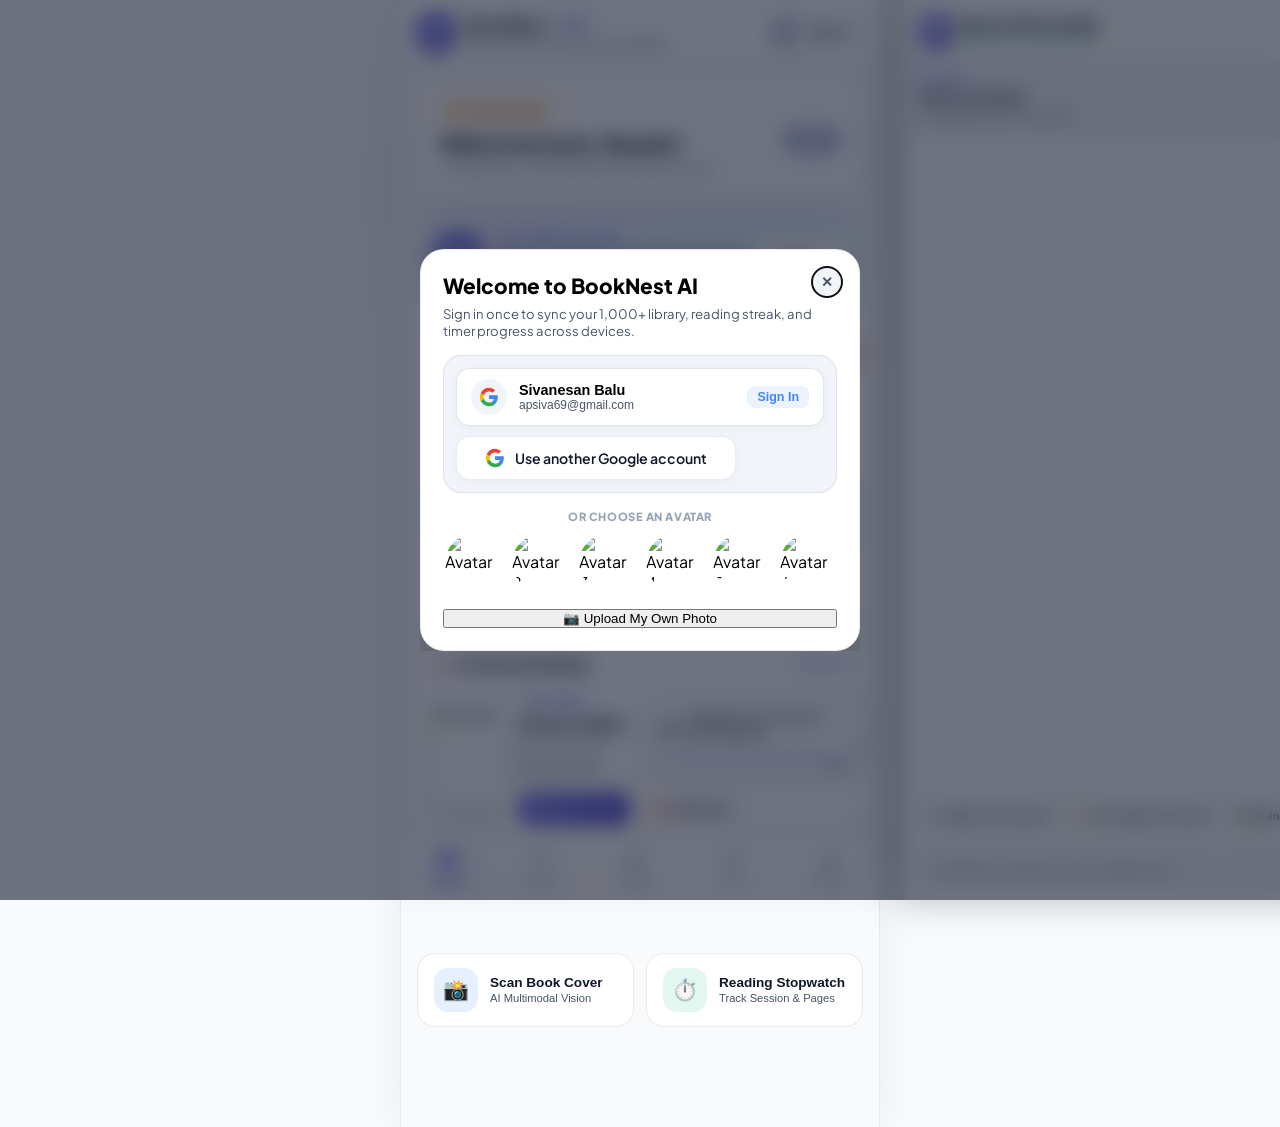
==== commit 385f41d9: "feat: convert top 4 dashboard metrics into an interactive animated horizontal swipe carousel with pa" ====
--- a/templates/index.html
+++ b/templates/index.html
@@ -79,27 +79,81 @@
         </button>
       </div>
 
-      <!-- Quick Metrics Grid (3D Porcelain Cards) -->
-      <div class="dash-metrics-grid">
-        <div class="dash-metric-card 3d-card">
-          <div class="dm-icon dm-books">📚</div>
-          <div class="dm-val" id="dash-total-books">0</div>
-          <div class="dm-label">In Library</div>
-        </div>
-        <div class="dash-metric-card 3d-card">
-          <div class="dm-icon dm-reading">📖</div>
-          <div class="dm-val" id="dash-reading-books">0</div>
-          <div class="dm-label">Reading Now</div>
-        </div>
-        <div class="dash-metric-card 3d-card">
-          <div class="dm-icon dm-completed">🎉</div>
-          <div class="dm-val" id="dash-completed-books">0</div>
-          <div class="dm-label">Completed</div>
-        </div>
-        <div class="dash-metric-card 3d-card">
-          <div class="dm-icon dm-time">⏱️</div>
-          <div class="dm-val" id="dash-reading-mins">0m</div>
-          <div class="dm-label">Time Read</div>
+      <!-- Quick Highlights Carousel (4 Animated Swipe Cards with Pagination Dots) -->
+      <div class="metrics-carousel-wrap">
+        <div id="dash-metrics-carousel" class="metrics-carousel-row">
+          
+          <!-- Card 1: Books in Library -->
+          <div class="metric-carousel-card 3d-card" id="mcard-library" onclick="switchToTab('tab-library')">
+            <div class="mcard-top">
+              <div class="mcard-icon-wrap icon-purple">
+                <span class="mcard-icon anim-bounce">📚</span>
+              </div>
+              <span class="mcard-badge badge-purple">Collection</span>
+            </div>
+            <div class="mcard-body">
+              <div class="mcard-val" id="dash-total-books">0</div>
+              <div class="mcard-title">Total Books Saved</div>
+              <div class="mcard-sub">Tap to browse full catalog ➔</div>
+            </div>
+          </div>
+
+          <!-- Card 2: Currently Reading & Streak -->
+          <div class="metric-carousel-card 3d-card" id="mcard-reading" onclick="switchToTab('tab-timer')">
+            <div class="mcard-top">
+              <div class="mcard-icon-wrap icon-orange">
+                <span class="mcard-icon anim-flame">🔥</span>
+              </div>
+              <span class="mcard-badge badge-orange" id="mcard-streak-badge">Active Streak</span>
+            </div>
+            <div class="mcard-body">
+              <div class="mcard-val" id="dash-reading-books">0</div>
+              <div class="mcard-title">Books Reading Now</div>
+              <div class="mcard-sub" id="mcard-streak-sub">Keep daily reading alive ⚡</div>
+            </div>
+          </div>
+
+          <!-- Card 3: Completed & Goal Progress -->
+          <div class="metric-carousel-card 3d-card" id="mcard-completed" onclick="switchToTab('tab-profile')">
+            <div class="mcard-top">
+              <div class="mcard-icon-wrap icon-green">
+                <span class="mcard-icon anim-trophy">🎉</span>
+              </div>
+              <span class="mcard-badge badge-green" id="dash-goal-pct">0%</span>
+            </div>
+            <div class="mcard-body">
+              <div class="mcard-val" id="dash-completed-books">0</div>
+              <div class="mcard-title">Books Completed</div>
+              <div class="mcard-mini-bar">
+                <div class="mcard-mini-fill" id="mcard-goal-mini-fill" style="width: 0%;"></div>
+              </div>
+              <div class="mcard-sub" id="dash-goal-sub">0 of 25 Books Completed</div>
+            </div>
+          </div>
+
+          <!-- Card 4: Total Time Read -->
+          <div class="metric-carousel-card 3d-card" id="mcard-time" onclick="switchToTab('tab-timer')">
+            <div class="mcard-top">
+              <div class="mcard-icon-wrap icon-blue">
+                <span class="mcard-icon anim-clock">⏱️</span>
+              </div>
+              <span class="mcard-badge badge-blue">Focus Mind</span>
+            </div>
+            <div class="mcard-body">
+              <div class="mcard-val" id="dash-reading-mins">0m</div>
+              <div class="mcard-title">Total Reading Time</div>
+              <div class="mcard-sub">Start Reading Stopwatch ➔</div>
+            </div>
+          </div>
+
+        </div>
+
+        <!-- Carousel Pagination Dots (4 Dots) -->
+        <div id="metrics-dots-container" class="metrics-carousel-dots">
+          <span class="carousel-dot active" data-metric-idx="0" title="Total Books"></span>
+          <span class="carousel-dot" data-metric-idx="1" title="Reading Now"></span>
+          <span class="carousel-dot" data-metric-idx="2" title="Completed"></span>
+          <span class="carousel-dot" data-metric-idx="3" title="Time Read"></span>
         </div>
       </div>
 
--- a/static/css/app.css
+++ b/static/css/app.css
@@ -2801,49 +2801,213 @@
   transform: translateY(-2px);
 }
 
-/* Dashboard Metrics 4-Grid */
-.dash-metrics-grid {
-  display: grid;
-  grid-template-columns: repeat(4, 1fr);
-  gap: 10px;
+/* Dashboard Metrics Carousel (4 Swipeable Animated Cards with Dots) */
+.metrics-carousel-wrap {
   margin-bottom: 16px;
-}
-
-@media (max-width: 480px) {
-  .dash-metrics-grid {
-    grid-template-columns: repeat(2, 1fr);
-    gap: 10px;
+  position: relative;
+}
+
+.metrics-carousel-row {
+  display: flex;
+  gap: 12px;
+  overflow-x: auto;
+  padding: 4px 4px 8px 4px;
+  scrollbar-width: none;
+  -webkit-overflow-scrolling: touch;
+  scroll-snap-type: x mandatory;
+}
+
+.metrics-carousel-row::-webkit-scrollbar {
+  display: none;
+}
+
+.metric-carousel-card {
+  flex: 0 0 76%;
+  max-width: 285px;
+  scroll-snap-align: center;
+  background: var(--bg-surface);
+  border: 1px solid var(--border-card);
+  border-radius: 20px;
+  padding: 16px 18px;
+  box-shadow: var(--shadow-sm);
+  display: flex;
+  flex-direction: column;
+  justify-content: space-between;
+  min-height: 148px;
+  cursor: pointer;
+  position: relative;
+  overflow: hidden;
+  transition: all 0.26s cubic-bezier(0.16, 1, 0.3, 1);
+}
+
+@media (min-width: 600px) {
+  .metric-carousel-card {
+    flex: 0 0 240px;
+    max-width: 240px;
   }
 }
 
-.dash-metric-card {
-  background: var(--bg-surface);
-  border: 1px solid var(--border-subtle);
-  border-radius: 18px;
-  padding: 14px 12px;
-  text-align: center;
+.metric-carousel-card:hover {
+  transform: translateY(-3px);
+  border-color: rgba(99, 102, 241, 0.4);
+  box-shadow: var(--shadow-md);
+}
+
+.metric-carousel-card:active {
+  transform: scale(0.98);
+}
+
+.mcard-top {
+  display: flex;
+  align-items: center;
+  justify-content: space-between;
+  margin-bottom: 10px;
+}
+
+.mcard-icon-wrap {
+  width: 42px;
+  height: 42px;
+  border-radius: 14px;
+  display: flex;
+  align-items: center;
+  justify-content: center;
+  font-size: 1.4rem;
+}
+
+.icon-purple {
+  background: rgba(99, 102, 241, 0.12);
+}
+
+.icon-orange {
+  background: rgba(249, 115, 22, 0.12);
+}
+
+.icon-green {
+  background: rgba(16, 185, 129, 0.12);
+}
+
+.icon-blue {
+  background: rgba(14, 165, 233, 0.12);
+}
+
+.mcard-badge {
+  font-size: 0.72rem;
+  font-weight: 800;
+  padding: 3px 9px;
+  border-radius: 12px;
+  letter-spacing: 0.2px;
+}
+
+.badge-purple {
+  background: rgba(99, 102, 241, 0.12);
+  color: #6366f1;
+}
+
+.badge-orange {
+  background: rgba(249, 115, 22, 0.12);
+  color: #ea580c;
+}
+
+.badge-green {
+  background: rgba(16, 185, 129, 0.12);
+  color: #059669;
+}
+
+.badge-blue {
+  background: rgba(14, 165, 233, 0.12);
+  color: #0284c7;
+}
+
+.mcard-body {
   display: flex;
   flex-direction: column;
-  align-items: center;
-  gap: 4px;
-}
-
-.dm-icon {
-  font-size: 1.3rem;
-  margin-bottom: 2px;
-}
-
-.dm-val {
-  font-size: 1.25rem;
-  font-weight: 800;
+  gap: 2px;
+}
+
+.mcard-val {
+  font-size: 1.7rem;
+  font-weight: 900;
   color: var(--text-main);
   line-height: 1.1;
-}
-
-.dm-label {
-  font-size: 0.72rem;
+  letter-spacing: -0.5px;
+}
+
+.mcard-title {
+  font-size: 0.84rem;
+  font-weight: 700;
+  color: var(--text-main);
+  margin-top: 2px;
+}
+
+.mcard-sub {
+  font-size: 0.73rem;
+  font-weight: 600;
   color: var(--text-muted);
-  font-weight: 600;
+  margin-top: 4px;
+}
+
+.mcard-mini-bar {
+  width: 100%;
+  height: 5px;
+  background: var(--bg-body);
+  border-radius: 999px;
+  margin: 6px 0 2px 0;
+  overflow: hidden;
+}
+
+.mcard-mini-fill {
+  height: 100%;
+  border-radius: 999px;
+  background: linear-gradient(90deg, #10b981, #059669);
+  transition: width 0.5s ease;
+}
+
+/* Animations for icons */
+@keyframes floatBounce {
+  0%, 100% { transform: translateY(0); }
+  50% { transform: translateY(-5px); }
+}
+.anim-bounce {
+  display: inline-block;
+  animation: floatBounce 2.8s ease-in-out infinite;
+}
+
+@keyframes flameFlicker {
+  0%, 100% { transform: scale(1) rotate(-2deg); filter: drop-shadow(0 0 3px rgba(249, 115, 22, 0.4)); }
+  50% { transform: scale(1.15) rotate(3deg); filter: drop-shadow(0 0 8px rgba(249, 115, 22, 0.8)); }
+}
+.anim-flame {
+  display: inline-block;
+  animation: flameFlicker 2s ease-in-out infinite;
+}
+
+@keyframes trophyPop {
+  0%, 100% { transform: scale(1); }
+  50% { transform: scale(1.16) rotate(6deg); filter: drop-shadow(0 0 8px rgba(16, 185, 129, 0.6)); }
+}
+.anim-trophy {
+  display: inline-block;
+  animation: trophyPop 3s ease-in-out infinite;
+}
+
+@keyframes clockTick {
+  0%, 100% { transform: rotate(0deg); }
+  25% { transform: rotate(8deg); }
+  75% { transform: rotate(-8deg); }
+}
+.anim-clock {
+  display: inline-block;
+  animation: clockTick 2.2s ease-in-out infinite;
+}
+
+/* Metrics Carousel Dots */
+.metrics-carousel-dots {
+  display: flex;
+  align-items: center;
+  justify-content: center;
+  gap: 8px;
+  padding: 10px 0 2px;
+  width: 100%;
 }
 
 /* Dashboard Goal Card */
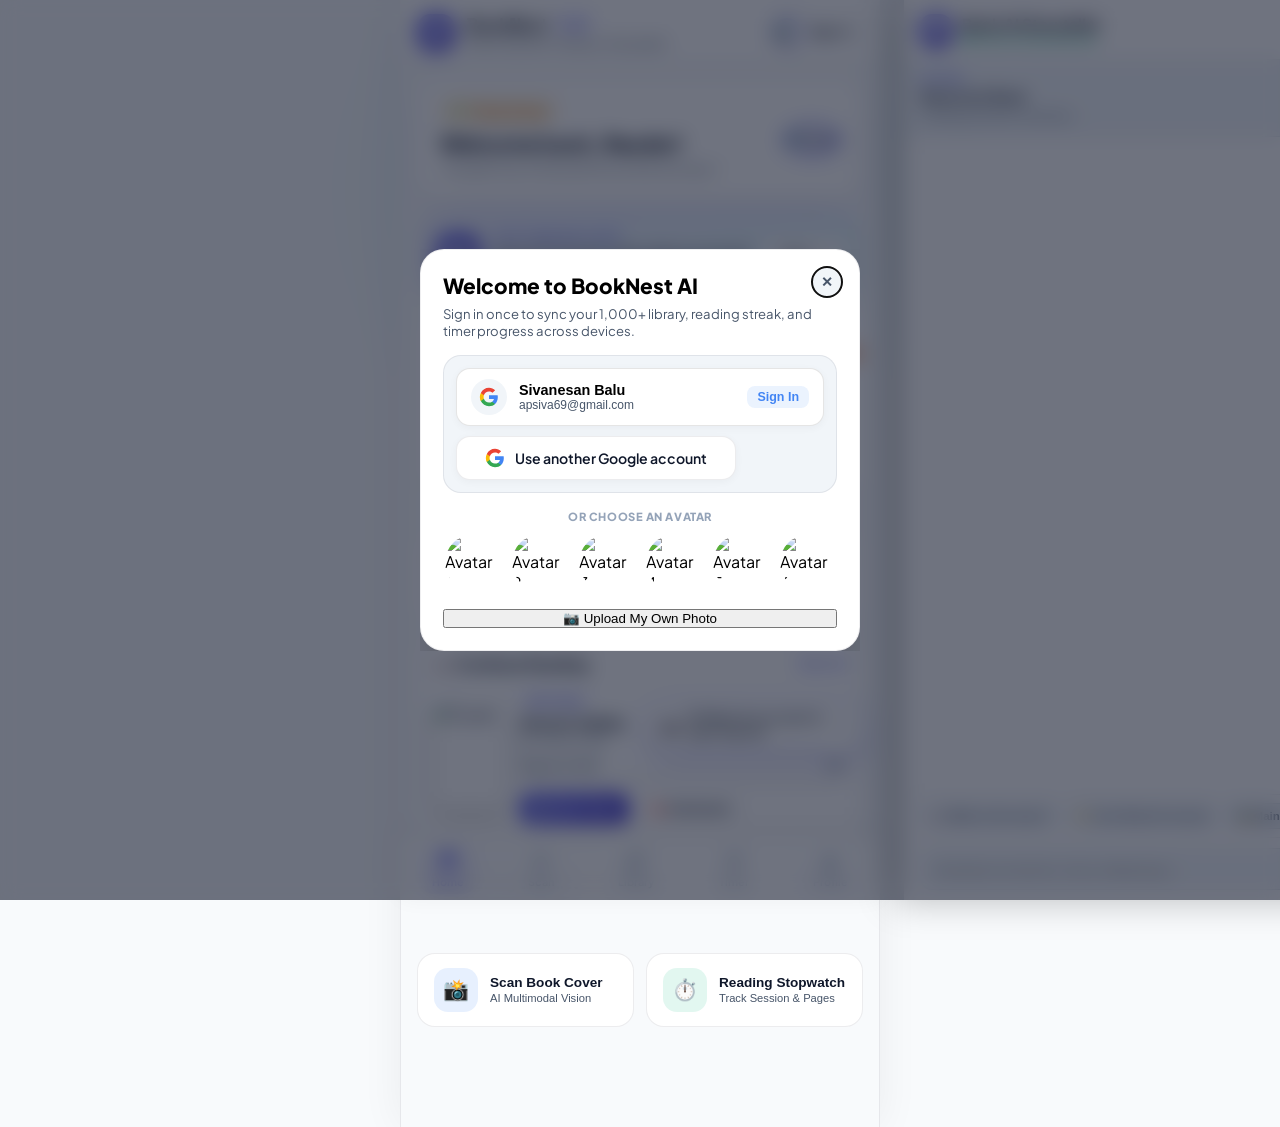
==== commit d2cec4ce: "fix: resolve google auth session persistence, clean all test data to 0, and fix verify_user token ma" ====
--- a/templates/index.html
+++ b/templates/index.html
@@ -54,8 +54,8 @@
       <div class="dash-hero-card 3d-card">
         <div class="dash-hero-left">
           <div class="streak-badge">
-            <span class="streak-fire">🔥</span>
-            <span id="dash-streak-text">1 Day Streak</span>
+            <span class="streak-fire">🌱</span>
+            <span id="dash-streak-text">0 Day Streak</span>
           </div>
           <h1 class="dash-greeting" id="dash-greeting-text">Welcome back, Reader!</h1>
           <p class="dash-motto" id="dash-daily-quote">"A reader lives a thousand lives before he dies."</p>
@@ -695,11 +695,11 @@
             <div class="stat-label">🎉 Completed</div>
           </div>
           <div class="stat-item 3d-card highlight-orange">
-            <div id="stat-streak-days" class="stat-val">5</div>
+            <div id="stat-streak-days" class="stat-val">0</div>
             <div class="stat-label">🔥 Day Streak</div>
           </div>
           <div class="stat-item 3d-card highlight-blue">
-            <div id="stat-reading-hours" class="stat-val">3.5h</div>
+            <div id="stat-reading-hours" class="stat-val">0h</div>
             <div class="stat-label">⏱️ Read Time</div>
           </div>
         </div>
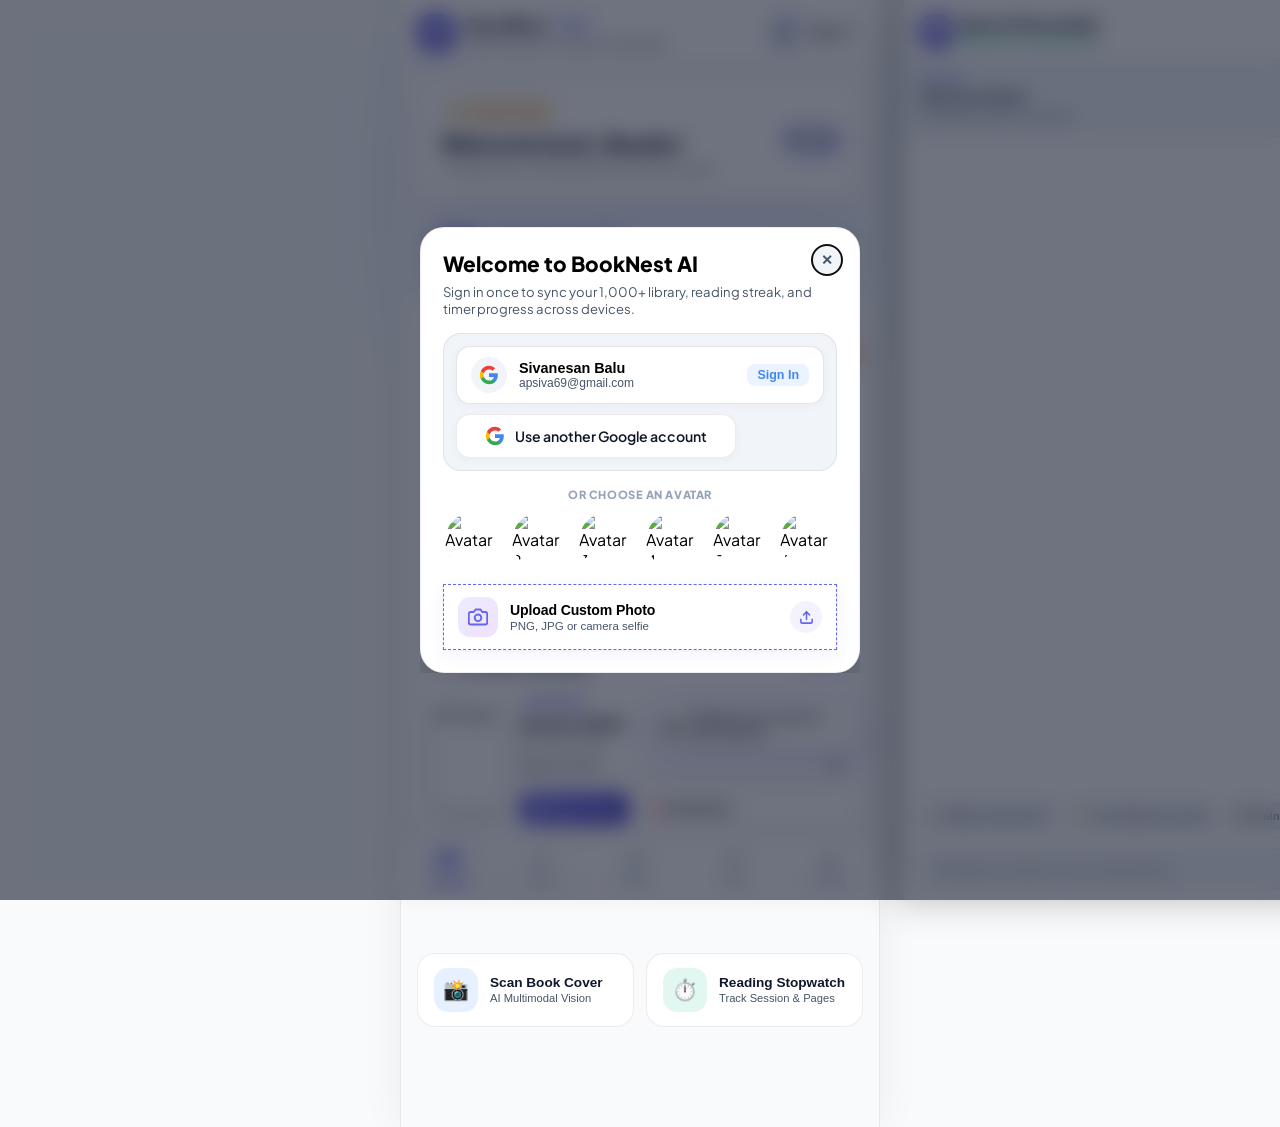
==== commit 11752bf2: "style: upgrade upload photo buttons to luxury 3D porcelain cards with camera badges" ====
--- a/templates/index.html
+++ b/templates/index.html
@@ -292,7 +292,6 @@
           <div class="lens-corner lens-tr"></div>
           <div class="lens-corner lens-bl"></div>
           <div class="lens-corner lens-br"></div>
-          <div class="lens-target-crosshair"></div>
           <div class="lens-scan-line"></div>
         </div>
         <div class="lens-pill-caption">
@@ -306,7 +305,7 @@
             <div class="cam-icon-circle">
               <svg width="20" height="20" viewBox="0 0 24 24" fill="currentColor"><path d="M21 19V5c0-1.1-.9-2-2-2H5c-1.1 0-2 .9-2 2v14c0 1.1.9 2 2 2h14c1.1 0 2-.9 2-2zM8.5 13.5l2.5 3.01L14.5 12l4.5 6H5l3.5-4.5z"/></svg>
             </div>
-            <span>Gallery</span>
+            <span>Upload Photo</span>
           </button>
           <input type="file" id="photo-input" accept="image/*" style="display: none;">
 
@@ -616,6 +615,13 @@
               <svg width="22" height="22" viewBox="0 0 24 24" fill="#fff"><path d="M3 4V1h2v3h3v2H5v3H3V6H0V4h3zm3 6V7h3V4h7l1.83 2H21c1.1 0 2 .9 2 2v12c0 1.1-.9 2-2 2H5c-1.1 0-2-.9-2-2V10h3zm7 9c2.76 0 5-2.24 5-5s-2.24-5-5-5-5 2.24-5 5 2.24 5 5 5zm-3.2-5c0 1.77 1.43 3.2 3.2 3.2s3.2-1.43 3.2-3.2-1.43-3.2-3.2-3.2-3.2 1.43-3.2 3.2z"/></svg>
             </div>
           </div>
+          <button type="button" class="profile-upload-pill-btn" id="profile-avatar-upload-trigger" title="Upload new photo from your device">
+            <svg width="14" height="14" viewBox="0 0 24 24" fill="none" stroke="currentColor" stroke-width="2.2" stroke-linecap="round" stroke-linejoin="round">
+              <path d="M23 19a2 2 0 0 1-2 2H3a2 2 0 0 1-2-2V8a2 2 0 0 1 2-2h4l2-3h6l2 3h4a2 2 0 0 1 2 2z"></path>
+              <circle cx="12" cy="13" r="4"></circle>
+            </svg>
+            <span>Upload Photo</span>
+          </button>
           <input type="file" id="avatar-file-input" accept="image/*" style="display: none;">
         </div>
 
@@ -918,6 +924,22 @@
             <svg class="google-icon" viewBox="0 0 24 24"><path fill="#4285F4" d="M22.56 12.25c0-.78-.07-1.53-.2-2.25H12v4.26h5.92c-.26 1.37-1.04 2.53-2.21 3.31v2.77h3.57c2.08-1.92 3.28-4.74 3.28-8.09z"/><path fill="#34A853" d="M12 23c2.97 0 5.46-.98 7.28-2.66l-3.57-2.77c-.98.66-2.23 1.06-3.71 1.06-2.86 0-5.29-1.93-6.16-4.53H2.18v2.84C3.99 20.53 7.7 23 12 23z"/><path fill="#FBBC05" d="M5.84 14.09c-.22-.66-.35-1.36-.35-2.09s.13-1.43.35-2.09V7.06H2.18C1.43 8.55 1 10.22 1 12s.43 3.45 1.18 4.94l2.85-2.22.81-.63z"/><path fill="#EA4335" d="M12 5.38c1.62 0 3.06.56 4.21 1.64l3.15-3.15C17.45 2.09 14.97 1 12 1 7.7 1 3.99 3.47 2.18 7.06l3.66 2.84c.87-2.6 3.3-4.52 6.16-4.52z"/></svg>
             <span>Use another Google account</span>
           </button>
+
+          <!-- Another Account Input Form (Reveals smoothly on click) -->
+          <div id="another-google-box" style="display: none; margin-top: 12px; padding: 12px 14px; background: var(--bg-body); border-radius: 14px; border: 1px solid var(--border-card); text-align: left;">
+            <div style="font-weight: 800; font-size: 0.86rem; margin-bottom: 8px; color: var(--text-main);">Sign In with Custom Account</div>
+            <div class="form-row" style="margin-bottom: 8px;">
+              <label class="field-micro-label" style="margin-bottom: 4px; display: block;">Your Name:</label>
+              <input type="text" id="custom-google-name" class="profile-input" placeholder="e.g. Sivanesan Balu" style="width: 100%; box-sizing: border-box;">
+            </div>
+            <div class="form-row" style="margin-bottom: 12px;">
+              <label class="field-micro-label" style="margin-bottom: 4px; display: block;">Google Email:</label>
+              <input type="email" id="custom-google-email" class="profile-input" placeholder="e.g. siva@gmail.com" style="width: 100%; box-sizing: border-box;">
+            </div>
+            <button type="button" id="submit-custom-google-btn" class="btn-primary 3d-btn-primary" style="width: 100%; font-size: 0.85rem; padding: 10px;">
+              Sign In to Account ➔
+            </button>
+          </div>
         </div>
 
         <div class="divider-text">OR CHOOSE AN AVATAR</div>
@@ -933,8 +955,24 @@
         </div>
 
         <div style="margin-top: 14px;">
-          <button id="upload-custom-avatar-btn" class="btn-secondary" style="width: 100%;">
-            📷 Upload My Own Photo
+          <button type="button" id="upload-custom-avatar-btn" class="upload-photo-card-btn 3d-card" style="width: 100%;">
+            <div class="upload-photo-icon-circle">
+              <svg width="20" height="20" viewBox="0 0 24 24" fill="none" stroke="currentColor" stroke-width="2.2" stroke-linecap="round" stroke-linejoin="round">
+                <path d="M23 19a2 2 0 0 1-2 2H3a2 2 0 0 1-2-2V8a2 2 0 0 1 2-2h4l2-3h6l2 3h4a2 2 0 0 1 2 2z"></path>
+                <circle cx="12" cy="13" r="4"></circle>
+              </svg>
+            </div>
+            <div class="upload-photo-text">
+              <span class="upload-photo-title">Upload Custom Photo</span>
+              <span class="upload-photo-sub">PNG, JPG or camera selfie</span>
+            </div>
+            <div class="upload-photo-badge">
+              <svg width="15" height="15" viewBox="0 0 24 24" fill="none" stroke="currentColor" stroke-width="2.5" stroke-linecap="round" stroke-linejoin="round">
+                <path d="M21 15v4a2 2 0 0 1-2 2H5a2 2 0 0 1-2-2v-4"></path>
+                <polyline points="17 8 12 3 7 8"></polyline>
+                <line x1="12" y1="3" x2="12" y2="15"></line>
+              </svg>
+            </div>
           </button>
         </div>
       </div>
--- a/static/css/app.css
+++ b/static/css/app.css
@@ -730,49 +730,6 @@
 .lens-bl { bottom: -2px; left: -2px; border-width: 0 0 4px 4px; border-bottom-left-radius: 16px; }
 .lens-br { bottom: -2px; right: -2px; border-width: 0 4px 4px 0; border-bottom-right-radius: 16px; }
 
-.lens-target-crosshair {
-  position: absolute;
-  top: 50%;
-  left: 50%;
-  transform: translate(-50%, -50%);
-  width: 42px;
-  height: 42px;
-  border: 1.5px dashed rgba(255, 255, 255, 0.5);
-  border-radius: 50%;
-  pointer-events: none;
-  filter: drop-shadow(0 0 8px rgba(56, 189, 248, 0.7));
-  animation: reticleSpin 12s linear infinite;
-}
-
-@keyframes reticleSpin {
-  0% { transform: translate(-50%, -50%) rotate(0deg); }
-  100% { transform: translate(-50%, -50%) rotate(360deg); }
-}
-
-.lens-target-crosshair::before,
-.lens-target-crosshair::after {
-  content: '';
-  position: absolute;
-  background: rgba(255, 255, 255, 0.85);
-  box-shadow: 0 0 6px #38bdf8;
-}
-
-.lens-target-crosshair::before {
-  top: 50%;
-  left: -8px;
-  right: -8px;
-  height: 1.5px;
-  transform: translateY(-50%);
-}
-
-.lens-target-crosshair::after {
-  left: 50%;
-  top: -8px;
-  bottom: -8px;
-  width: 1.5px;
-  transform: translateX(-50%);
-}
-
 .scanner-viewport.shutter-flash::after {
   content: '';
   position: absolute;
@@ -2157,6 +2114,129 @@
 .avatar-choice:hover {
   transform: scale(1.15);
   border-color: var(--accent-primary);
+}
+
+/* Custom Photo Upload 3D Action Card */
+.upload-photo-card-btn {
+  display: flex;
+  align-items: center;
+  gap: 12px;
+  width: 100%;
+  padding: 12px 14px;
+  background: var(--bg-surface);
+  border: 1.5px dashed var(--accent-primary);
+  border-radius: var(--radius-lg);
+  cursor: pointer;
+  text-align: left;
+  position: relative;
+  transition: all 0.25s cubic-bezier(0.16, 1, 0.3, 1);
+  box-shadow: 0 4px 16px rgba(99, 102, 241, 0.08), 0 1px 3px rgba(0, 0, 0, 0.04);
+}
+
+.upload-photo-card-btn:hover,
+.upload-photo-card-btn:active {
+  transform: translateY(-2px);
+  background: linear-gradient(135deg, rgba(99, 102, 241, 0.06), rgba(168, 85, 247, 0.06));
+  border-color: var(--accent-secondary);
+  box-shadow: 0 8px 24px rgba(99, 102, 241, 0.16), 0 2px 6px rgba(0, 0, 0, 0.06);
+}
+
+.upload-photo-icon-circle {
+  width: 40px;
+  height: 40px;
+  border-radius: 12px;
+  background: linear-gradient(135deg, rgba(99, 102, 241, 0.12), rgba(168, 85, 247, 0.18));
+  display: flex;
+  align-items: center;
+  justify-content: center;
+  color: var(--accent-primary);
+  flex-shrink: 0;
+  transition: transform 0.25s ease, background 0.25s ease, color 0.25s ease;
+}
+
+.upload-photo-card-btn:hover .upload-photo-icon-circle,
+.upload-photo-card-btn:active .upload-photo-icon-circle {
+  transform: scale(1.08) rotate(-4deg);
+  background: linear-gradient(135deg, var(--accent-primary), var(--accent-secondary));
+  color: #ffffff;
+}
+
+.upload-photo-text {
+  display: flex;
+  flex-direction: column;
+  flex: 1;
+  min-width: 0;
+}
+
+.upload-photo-title {
+  font-size: 0.88rem;
+  font-weight: 800;
+  color: var(--text-primary);
+  letter-spacing: -0.01em;
+}
+
+.upload-photo-sub {
+  font-size: 0.72rem;
+  font-weight: 500;
+  color: var(--text-muted);
+  margin-top: 2px;
+  white-space: nowrap;
+  overflow: hidden;
+  text-overflow: ellipsis;
+}
+
+.upload-photo-badge {
+  width: 32px;
+  height: 32px;
+  border-radius: 50%;
+  background: rgba(99, 102, 241, 0.08);
+  display: flex;
+  align-items: center;
+  justify-content: center;
+  color: var(--accent-primary);
+  flex-shrink: 0;
+  transition: transform 0.2s ease, background 0.2s ease, color 0.2s ease;
+}
+
+.upload-photo-card-btn:hover .upload-photo-badge,
+.upload-photo-card-btn:active .upload-photo-badge {
+  transform: translateY(-2px);
+  background: var(--accent-primary);
+  color: #ffffff;
+}
+
+/* Profile Tab Upload Pill Button */
+.profile-upload-pill-btn {
+  display: inline-flex;
+  align-items: center;
+  gap: 6px;
+  margin-top: 10px;
+  padding: 6px 14px;
+  background: var(--bg-surface);
+  border: 1px solid var(--border-color);
+  border-radius: 999px;
+  font-size: 0.78rem;
+  font-weight: 700;
+  color: var(--accent-primary);
+  cursor: pointer;
+  box-shadow: 0 2px 8px rgba(0, 0, 0, 0.04);
+  transition: all 0.2s cubic-bezier(0.16, 1, 0.3, 1);
+}
+
+.profile-upload-pill-btn:hover,
+.profile-upload-pill-btn:active {
+  transform: translateY(-1px) scale(1.02);
+  background: var(--accent-primary);
+  color: #ffffff;
+  border-color: var(--accent-primary);
+  box-shadow: 0 4px 14px rgba(99, 102, 241, 0.25);
+}
+
+.profile-avatar-container {
+  display: flex;
+  flex-direction: column;
+  align-items: center;
+  margin-bottom: 8px;
 }
 
 /* ---------- SIDE CHATBOT DRAWER & BACKDROP ---------- */
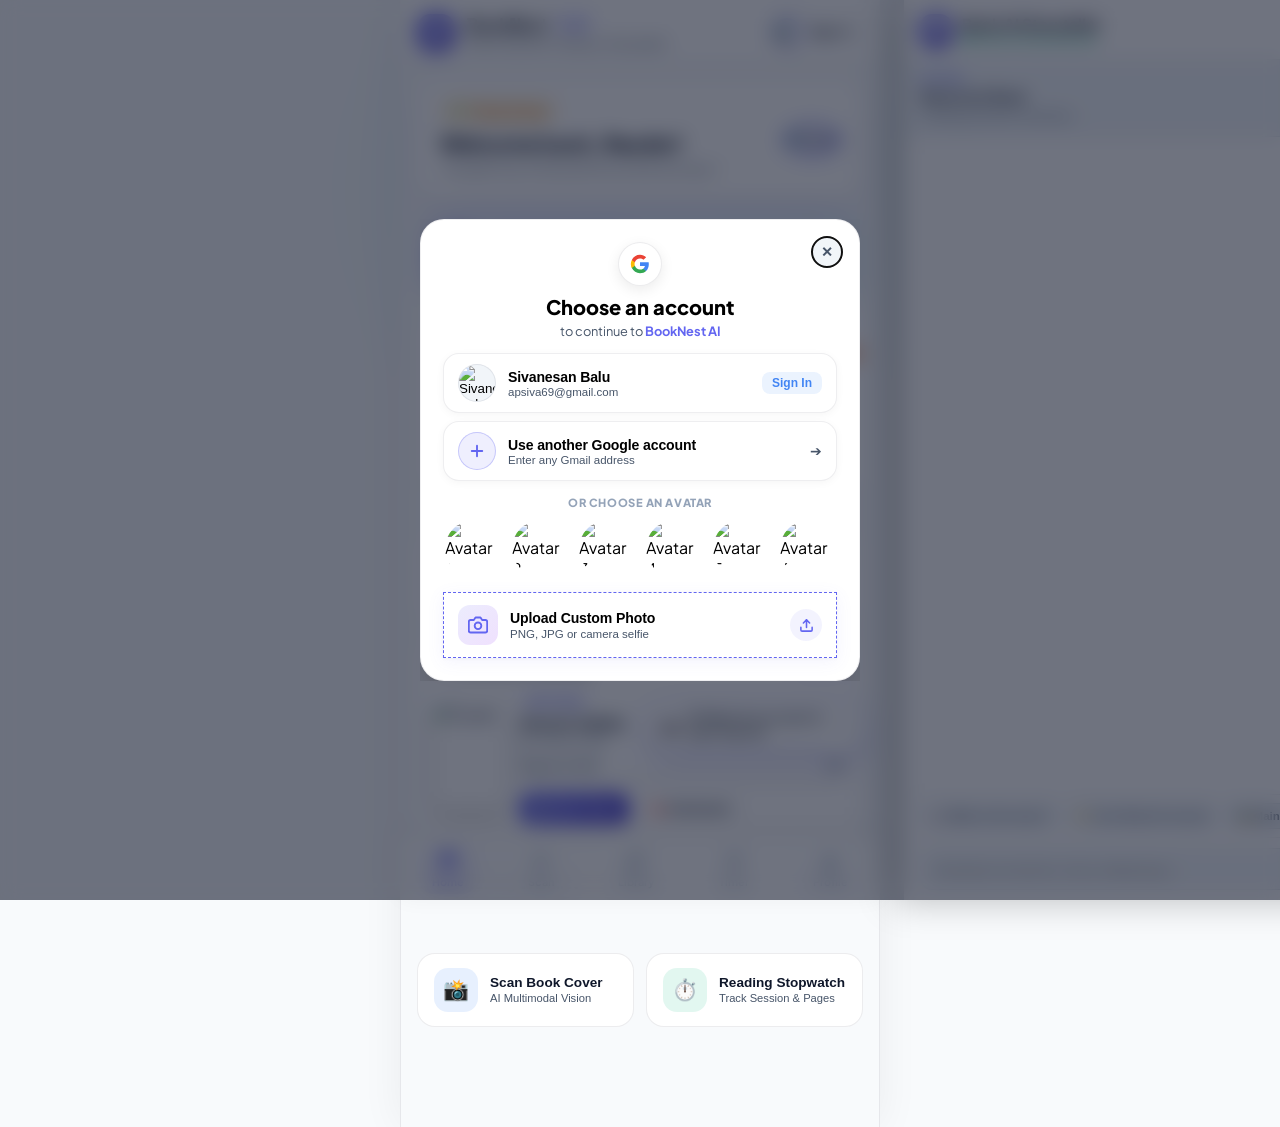
==== commit 1d9e3f17: "feat: complete Google account chooser with switch accounts and robust auth handling" ====
--- a/templates/index.html
+++ b/templates/index.html
@@ -636,15 +636,21 @@
             <span>Sign in with Google</span>
           </button>
 
-          <!-- Logout Button (Shown ONLY when logged in) -->
-          <button id="logout-btn" class="logout-btn" style="display: none;" type="button">
-            <svg width="18" height="18" viewBox="0 0 24 24" fill="none" stroke="currentColor" stroke-width="2.2" stroke-linecap="round" stroke-linejoin="round">
-              <path d="M9 21H5a2 2 0 0 1-2-2V5a2 2 0 0 1 2-2h4"></path>
-              <polyline points="16 17 21 12 16 7"></polyline>
-              <line x1="21" y1="12" x2="9" y2="12"></line>
-            </svg>
-            <span>Log Out</span>
-          </button>
+          <!-- Logged In Controls (Shown ONLY when logged in) -->
+          <div id="logged-in-actions" style="display: none; align-items: center; justify-content: center; gap: 8px; width: 100%;">
+            <button id="switch-account-btn" class="switch-account-pill-btn" type="button" title="Switch or choose another Google account">
+              <svg class="google-icon" viewBox="0 0 24 24" style="width: 15px; height: 15px;"><path fill="#4285F4" d="M22.56 12.25c0-.78-.07-1.53-.2-2.25H12v4.26h5.92c-.26 1.37-1.04 2.53-2.21 3.31v2.77h3.57c2.08-1.92 3.28-4.74 3.28-8.09z"/><path fill="#34A853" d="M12 23c2.97 0 5.46-.98 7.28-2.66l-3.57-2.77c-.98.66-2.23 1.06-3.71 1.06-2.86 0-5.29-1.93-6.16-4.53H2.18v2.84C3.99 20.53 7.7 23 12 23z"/><path fill="#FBBC05" d="M5.84 14.09c-.22-.66-.35-1.36-.35-2.09s.13-1.43.35-2.09V7.06H2.18C1.43 8.55 1 10.22 1 12s.43 3.45 1.18 4.94l2.85-2.22.81-.63z"/><path fill="#EA4335" d="M12 5.38c1.62 0 3.06.56 4.21 1.64l3.15-3.15C17.45 2.09 14.97 1 12 1 7.7 1 3.99 3.47 2.18 7.06l3.66 2.84c.87-2.6 3.3-4.52 6.16-4.52z"/></svg>
+              <span>Switch Account</span>
+            </button>
+            <button id="logout-btn" class="logout-btn" type="button" title="Sign out of account">
+              <svg width="15" height="15" viewBox="0 0 24 24" fill="none" stroke="currentColor" stroke-width="2.2" stroke-linecap="round" stroke-linejoin="round">
+                <path d="M9 21H5a2 2 0 0 1-2-2V5a2 2 0 0 1 2-2h4"></path>
+                <polyline points="16 17 21 12 16 7"></polyline>
+                <line x1="21" y1="12" x2="9" y2="12"></line>
+              </svg>
+              <span>Log Out</span>
+            </button>
+          </div>
         </div>
 
         <!-- Appearance Theme Toggle Card (Moved from header to profile as requested) -->
@@ -898,47 +904,59 @@
          ========================================== -->
     <dialog id="auth-modal" class="auth-dialog" closedby="any" aria-labelledby="auth-modal-title">
       <div class="dialog-inner">
-        <button id="close-auth-modal" class="modal-close-btn" aria-label="Close">✕</button>
-
-        <h2 id="auth-modal-title" style="font-size: 1.3rem; font-weight: 800; margin-bottom: 6px;">
-          Welcome to BookNest AI
-        </h2>
-        <p style="font-size: 0.82rem; color: var(--text-muted); margin-bottom: 16px;">
-          Sign in once to sync your 1,000+ library, reading streak, and timer progress across devices.
-        </p>
-
-        <!-- Google Direct One-Click Sign-In Card -->
-        <div class="google-login-card">
-          <button id="google-quick-user-btn" class="google-user-quick-btn">
-            <div class="g-avatar-wrap">
-              <svg class="google-icon" viewBox="0 0 24 24"><path fill="#4285F4" d="M22.56 12.25c0-.78-.07-1.53-.2-2.25H12v4.26h5.92c-.26 1.37-1.04 2.53-2.21 3.31v2.77h3.57c2.08-1.92 3.28-4.74 3.28-8.09z"/><path fill="#34A853" d="M12 23c2.97 0 5.46-.98 7.28-2.66l-3.57-2.77c-.98.66-2.23 1.06-3.71 1.06-2.86 0-5.29-1.93-6.16-4.53H2.18v2.84C3.99 20.53 7.7 23 12 23z"/><path fill="#FBBC05" d="M5.84 14.09c-.22-.66-.35-1.36-.35-2.09s.13-1.43.35-2.09V7.06H2.18C1.43 8.55 1 10.22 1 12s.43 3.45 1.18 4.94l2.85-2.22.81-.63z"/><path fill="#EA4335" d="M12 5.38c1.62 0 3.06.56 4.21 1.64l3.15-3.15C17.45 2.09 14.97 1 12 1 7.7 1 3.99 3.47 2.18 7.06l3.66 2.84c.87-2.6 3.3-4.52 6.16-4.52z"/></svg>
-            </div>
-            <div style="text-align: left; flex: 1;">
-              <div style="font-weight: 800; font-size: 0.9rem;" id="quick-user-name">Sivanesan Balu</div>
-              <div style="font-size: 0.75rem; color: var(--text-muted);" id="quick-user-email">apsiva69@gmail.com</div>
-            </div>
-            <span class="g-login-action">Sign In</span>
-          </button>
-
-          <button id="instant-google-btn" class="google-full-btn" style="margin-top: 10px;">
-            <svg class="google-icon" viewBox="0 0 24 24"><path fill="#4285F4" d="M22.56 12.25c0-.78-.07-1.53-.2-2.25H12v4.26h5.92c-.26 1.37-1.04 2.53-2.21 3.31v2.77h3.57c2.08-1.92 3.28-4.74 3.28-8.09z"/><path fill="#34A853" d="M12 23c2.97 0 5.46-.98 7.28-2.66l-3.57-2.77c-.98.66-2.23 1.06-3.71 1.06-2.86 0-5.29-1.93-6.16-4.53H2.18v2.84C3.99 20.53 7.7 23 12 23z"/><path fill="#FBBC05" d="M5.84 14.09c-.22-.66-.35-1.36-.35-2.09s.13-1.43.35-2.09V7.06H2.18C1.43 8.55 1 10.22 1 12s.43 3.45 1.18 4.94l2.85-2.22.81-.63z"/><path fill="#EA4335" d="M12 5.38c1.62 0 3.06.56 4.21 1.64l3.15-3.15C17.45 2.09 14.97 1 12 1 7.7 1 3.99 3.47 2.18 7.06l3.66 2.84c.87-2.6 3.3-4.52 6.16-4.52z"/></svg>
-            <span>Use another Google account</span>
-          </button>
-
-          <!-- Another Account Input Form (Reveals smoothly on click) -->
-          <div id="another-google-box" style="display: none; margin-top: 12px; padding: 12px 14px; background: var(--bg-body); border-radius: 14px; border: 1px solid var(--border-card); text-align: left;">
-            <div style="font-weight: 800; font-size: 0.86rem; margin-bottom: 8px; color: var(--text-main);">Sign In with Custom Account</div>
+        <button id="close-auth-modal" class="modal-close-btn" aria-label="Close" type="button">✕</button>
+
+        <div class="google-sheet-header" style="text-align: center; margin-bottom: 14px;">
+          <div class="g-logo-circle" style="width: 44px; height: 44px; margin: 0 auto 8px; display: flex; align-items: center; justify-content: center; background: #fff; border-radius: 50%; box-shadow: 0 4px 14px rgba(0,0,0,0.08); border: 1px solid var(--border-subtle);">
+            <svg class="google-icon" viewBox="0 0 24 24" width="24" height="24"><path fill="#4285F4" d="M22.56 12.25c0-.78-.07-1.53-.2-2.25H12v4.26h5.92c-.26 1.37-1.04 2.53-2.21 3.31v2.77h3.57c2.08-1.92 3.28-4.74 3.28-8.09z"/><path fill="#34A853" d="M12 23c2.97 0 5.46-.98 7.28-2.66l-3.57-2.77c-.98.66-2.23 1.06-3.71 1.06-2.86 0-5.29-1.93-6.16-4.53H2.18v2.84C3.99 20.53 7.7 23 12 23z"/><path fill="#FBBC05" d="M5.84 14.09c-.22-.66-.35-1.36-.35-2.09s.13-1.43.35-2.09V7.06H2.18C1.43 8.55 1 10.22 1 12s.43 3.45 1.18 4.94l2.85-2.22.81-.63z"/><path fill="#EA4335" d="M12 5.38c1.62 0 3.06.56 4.21 1.64l3.15-3.15C17.45 2.09 14.97 1 12 1 7.7 1 3.99 3.47 2.18 7.06l3.66 2.84c.87-2.6 3.3-4.52 6.16-4.52z"/></svg>
+          </div>
+          <h2 id="auth-modal-title" style="font-size: 1.25rem; font-weight: 800; margin-bottom: 4px; color: var(--text-primary);">
+            Choose an account
+          </h2>
+          <p style="font-size: 0.8rem; color: var(--text-muted); margin: 0;">
+            to continue to <strong style="color: var(--accent-primary);">BookNest AI</strong>
+          </p>
+        </div>
+
+        <!-- Google Accounts Selection Container -->
+        <div id="google-accounts-picker" class="google-accounts-picker">
+          <!-- Dynamically populated accounts -->
+          <div id="google-accounts-list" class="google-accounts-list"></div>
+
+          <!-- Use Another Account Button -->
+          <button type="button" id="instant-google-btn" class="google-account-btn google-add-account-btn">
+            <div class="g-account-avatar add-avatar-circle">
+              <svg width="18" height="18" viewBox="0 0 24 24" fill="none" stroke="currentColor" stroke-width="2.5" stroke-linecap="round" stroke-linejoin="round">
+                <line x1="12" y1="5" x2="12" y2="19"></line>
+                <line x1="5" y1="12" x2="19" y2="12"></line>
+              </svg>
+            </div>
+            <div class="g-account-info">
+              <div class="g-account-name">Use another Google account</div>
+              <div class="g-account-sub">Enter any Gmail address</div>
+            </div>
+            <span class="g-account-chevron">➔</span>
+          </button>
+
+          <!-- Another Account Input Form (Slides open smoothly) -->
+          <div id="another-google-box" style="display: none; margin-top: 10px; padding: 14px; background: var(--bg-surface); border-radius: 16px; border: 1.5px solid var(--accent-primary); box-shadow: 0 4px 16px rgba(99,102,241,0.08); text-align: left;">
+            <div style="font-weight: 800; font-size: 0.88rem; margin-bottom: 8px; color: var(--text-primary);">Sign In with Google Account</div>
             <div class="form-row" style="margin-bottom: 8px;">
-              <label class="field-micro-label" style="margin-bottom: 4px; display: block;">Your Name:</label>
-              <input type="text" id="custom-google-name" class="profile-input" placeholder="e.g. Sivanesan Balu" style="width: 100%; box-sizing: border-box;">
+              <label class="field-micro-label" style="margin-bottom: 4px; display: block; font-weight: 700; font-size: 0.72rem;">Google Email Address:</label>
+              <input type="email" id="custom-google-email" class="profile-input" placeholder="e.g. siva@gmail.com" style="width: 100%; box-sizing: border-box; padding: 10px 12px; font-size: 0.85rem;" autocomplete="email">
             </div>
             <div class="form-row" style="margin-bottom: 12px;">
-              <label class="field-micro-label" style="margin-bottom: 4px; display: block;">Google Email:</label>
-              <input type="email" id="custom-google-email" class="profile-input" placeholder="e.g. siva@gmail.com" style="width: 100%; box-sizing: border-box;">
-            </div>
-            <button type="button" id="submit-custom-google-btn" class="btn-primary 3d-btn-primary" style="width: 100%; font-size: 0.85rem; padding: 10px;">
-              Sign In to Account ➔
-            </button>
+              <label class="field-micro-label" style="margin-bottom: 4px; display: block; font-weight: 700; font-size: 0.72rem;">Account Name (optional):</label>
+              <input type="text" id="custom-google-name" class="profile-input" placeholder="e.g. Sivanesan Balu" style="width: 100%; box-sizing: border-box; padding: 10px 12px; font-size: 0.85rem;" autocomplete="name">
+            </div>
+            <div style="display: flex; gap: 8px;">
+              <button type="button" id="cancel-custom-google-btn" class="btn-secondary" style="flex: 1; padding: 8px 12px; font-size: 0.8rem;">
+                Cancel
+              </button>
+              <button type="button" id="submit-custom-google-btn" class="btn-primary 3d-btn-primary" style="flex: 1.5; padding: 8px 14px; font-size: 0.82rem;">
+                Sign In ➔
+              </button>
+            </div>
           </div>
         </div>
 
--- a/static/css/app.css
+++ b/static/css/app.css
@@ -1415,53 +1415,133 @@
   color: #ef4444;
 }
 
-/* Google Account Quick Sign-in Card */
-.google-login-card {
-  background: var(--bg-input);
-  border: 1px solid var(--border-subtle);
-  border-radius: 18px;
-  padding: 12px;
-  margin-bottom: 16px;
-}
-
-.google-user-quick-btn {
+/* Google Account Chooser & Modern Sheet */
+.google-accounts-picker {
+  display: flex;
+  flex-direction: column;
+  gap: 8px;
+  margin-bottom: 12px;
+}
+
+.google-accounts-list {
+  display: flex;
+  flex-direction: column;
+  gap: 8px;
+}
+
+.google-account-btn {
   display: flex;
   align-items: center;
   gap: 12px;
   background: var(--bg-surface);
-  border: 1px solid rgba(0, 0, 0, 0.1);
-  border-radius: 14px;
+  border: 1px solid var(--border-card);
+  border-radius: 16px;
   padding: 10px 14px;
   width: 100%;
-  cursor: pointer;
-  box-shadow: var(--shadow-sm);
-  transition: all 0.2s ease;
-}
-
-.google-user-quick-btn:hover {
+  box-sizing: border-box;
+  cursor: pointer;
+  text-align: left;
+  box-shadow: 0 2px 8px rgba(0, 0, 0, 0.04);
+  transition: all 0.2s cubic-bezier(0.16, 1, 0.3, 1);
+}
+
+.google-account-btn:hover,
+.google-account-btn:active {
   border-color: var(--accent-primary);
+  background: linear-gradient(135deg, rgba(99, 102, 241, 0.04), rgba(168, 85, 247, 0.04));
   transform: translateY(-1px);
-  box-shadow: var(--shadow-md);
-}
-
-.g-avatar-wrap {
-  width: 36px;
-  height: 36px;
+  box-shadow: 0 4px 14px rgba(99, 102, 241, 0.12);
+}
+
+.g-account-avatar {
+  width: 38px;
+  height: 38px;
   border-radius: 50%;
+  object-fit: cover;
+  flex-shrink: 0;
+  border: 1.5px solid var(--border-subtle);
   background: #f1f5f9;
+}
+
+.add-avatar-circle {
   display: flex;
   align-items: center;
   justify-content: center;
+  background: rgba(99, 102, 241, 0.1);
+  color: var(--accent-primary);
+  border-color: rgba(99, 102, 241, 0.3);
+}
+
+.g-account-info {
+  flex: 1;
+  min-width: 0;
+}
+
+.g-account-name {
+  font-size: 0.88rem;
+  font-weight: 800;
+  color: var(--text-primary);
+  letter-spacing: -0.01em;
+}
+
+.g-account-sub {
+  font-size: 0.72rem;
+  color: var(--text-muted);
+  white-space: nowrap;
+  overflow: hidden;
+  text-overflow: ellipsis;
+  margin-top: 1px;
+}
+
+.g-account-badge {
+  font-size: 0.72rem;
+  font-weight: 800;
+  color: #10b981;
+  background: rgba(16, 185, 129, 0.1);
+  padding: 3px 8px;
+  border-radius: 6px;
   flex-shrink: 0;
 }
 
-.g-login-action {
-  font-size: 0.78rem;
+.g-account-action {
+  font-size: 0.75rem;
   font-weight: 800;
   color: #4285F4;
   background: rgba(66, 133, 244, 0.1);
   padding: 4px 10px;
   border-radius: 8px;
+  flex-shrink: 0;
+}
+
+.g-account-chevron {
+  font-size: 0.85rem;
+  color: var(--text-muted);
+  flex-shrink: 0;
+}
+
+/* Switch Account Pill Button on Profile Tab */
+.switch-account-pill-btn {
+  display: inline-flex;
+  align-items: center;
+  gap: 6px;
+  padding: 8px 14px;
+  background: var(--bg-surface);
+  border: 1px solid var(--border-card);
+  border-radius: 999px;
+  font-size: 0.78rem;
+  font-weight: 700;
+  color: var(--text-primary);
+  cursor: pointer;
+  box-shadow: 0 2px 6px rgba(0, 0, 0, 0.04);
+  transition: all 0.2s ease;
+}
+
+.switch-account-pill-btn:hover,
+.switch-account-pill-btn:active {
+  border-color: var(--accent-primary);
+  color: var(--accent-primary);
+  transform: translateY(-1px);
+  box-shadow: 0 4px 12px rgba(99, 102, 241, 0.15);
 }
 
 /* Secondary Filter Pills */
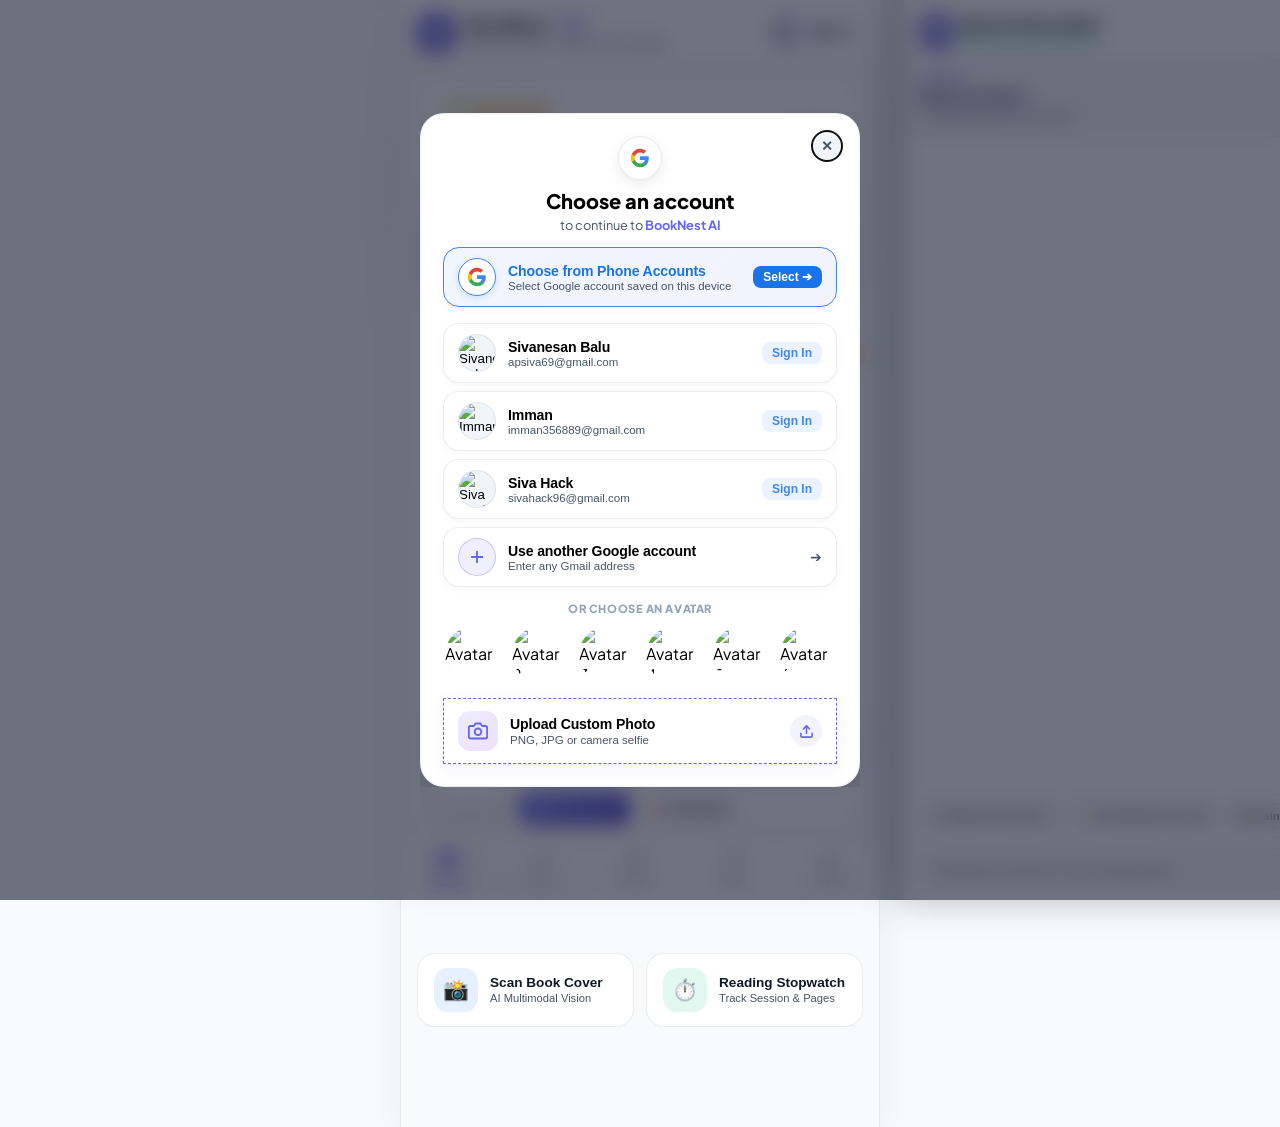
==== commit b21479bc: "feat: complete native phone Google account integration with auto-detection and 1-tap switching" ====
--- a/templates/index.html
+++ b/templates/index.html
@@ -920,6 +920,18 @@
 
         <!-- Google Accounts Selection Container -->
         <div id="google-accounts-picker" class="google-accounts-picker">
+          <!-- Connect Real Phone Google Account (Native Android Account Picker) -->
+          <button type="button" id="native-phone-google-btn" class="google-account-btn" style="border: 1.5px solid #4285F4; background: linear-gradient(135deg, rgba(66, 133, 244, 0.08), rgba(99, 102, 241, 0.08)); margin-bottom: 8px;">
+            <div class="g-account-avatar add-avatar-circle" style="background: #fff; border-color: #4285F4; box-shadow: 0 2px 6px rgba(66,133,244,0.2);">
+              <svg class="google-icon" viewBox="0 0 24 24" style="width: 20px; height: 20px;"><path fill="#4285F4" d="M22.56 12.25c0-.78-.07-1.53-.2-2.25H12v4.26h5.92c-.26 1.37-1.04 2.53-2.21 3.31v2.77h3.57c2.08-1.92 3.28-4.74 3.28-8.09z"/><path fill="#34A853" d="M12 23c2.97 0 5.46-.98 7.28-2.66l-3.57-2.77c-.98.66-2.23 1.06-3.71 1.06-2.86 0-5.29-1.93-6.16-4.53H2.18v2.84C3.99 20.53 7.7 23 12 23z"/><path fill="#FBBC05" d="M5.84 14.09c-.22-.66-.35-1.36-.35-2.09s.13-1.43.35-2.09V7.06H2.18C1.43 8.55 1 10.22 1 12s.43 3.45 1.18 4.94l2.85-2.22.81-.63z"/><path fill="#EA4335" d="M12 5.38c1.62 0 3.06.56 4.21 1.64l3.15-3.15C17.45 2.09 14.97 1 12 1 7.7 1 3.99 3.47 2.18 7.06l3.66 2.84c.87-2.6 3.3-4.52 6.16-4.52z"/></svg>
+            </div>
+            <div class="g-account-info">
+              <div class="g-account-name" style="color: #1a73e8; font-weight: 800;">Choose from Phone Accounts</div>
+              <div class="g-account-sub">Select Google account saved on this device</div>
+            </div>
+            <span class="g-account-action" style="background: #1a73e8; color: #fff;">Select ➔</span>
+          </button>
+
           <!-- Dynamically populated accounts -->
           <div id="google-accounts-list" class="google-accounts-list"></div>
 
@@ -1098,6 +1110,6 @@
 
   </div>
 
-  <script src="/static/js/app.js"></script>
+  <script src="/static/js/app.js?v=2.7.0"></script>
 </body>
 </html>
